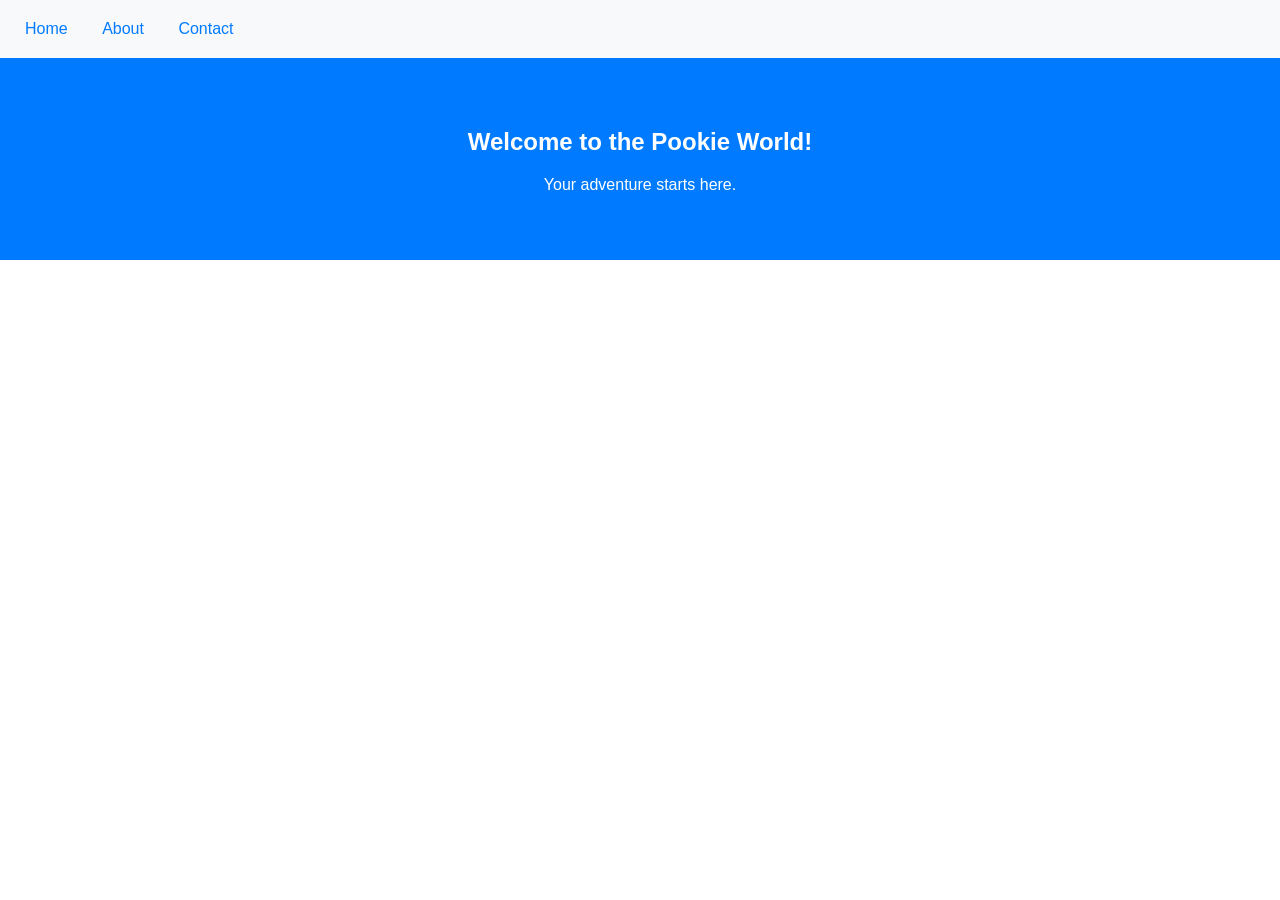
==== index.html @ 0561cef4 "Create index.html with minimal pookie hero section and navigation" ====
<!DOCTYPE html>
<html lang="en">
<head>
    <meta charset="UTF-8">
    <meta name="viewport" content="width=device-width, initial-scale=1.0">
    <title>Pookie Hero</title>
    <style>
        body { font-family: Arial, sans-serif; margin: 0; }
        header { background: #f8f9fa; padding: 10px; }
        nav { margin: 10px 0; }
        nav a { margin: 0 15px; text-decoration: none; color: #007bff; }
        .hero { padding: 50px; text-align: center; background: #007bff; color: white; }
    </style>
</head>
<body>
    <header>
        <nav>
            <a href="#home">Home</a>
            <a href="#about">About</a>
            <a href="#contact">Contact</a>
        </nav>
    </header>
    <section class="hero">
        <h1>Welcome to the Pookie World!</h1>
        <p>Your adventure starts here.</p>
    </section>
</body>
</html>
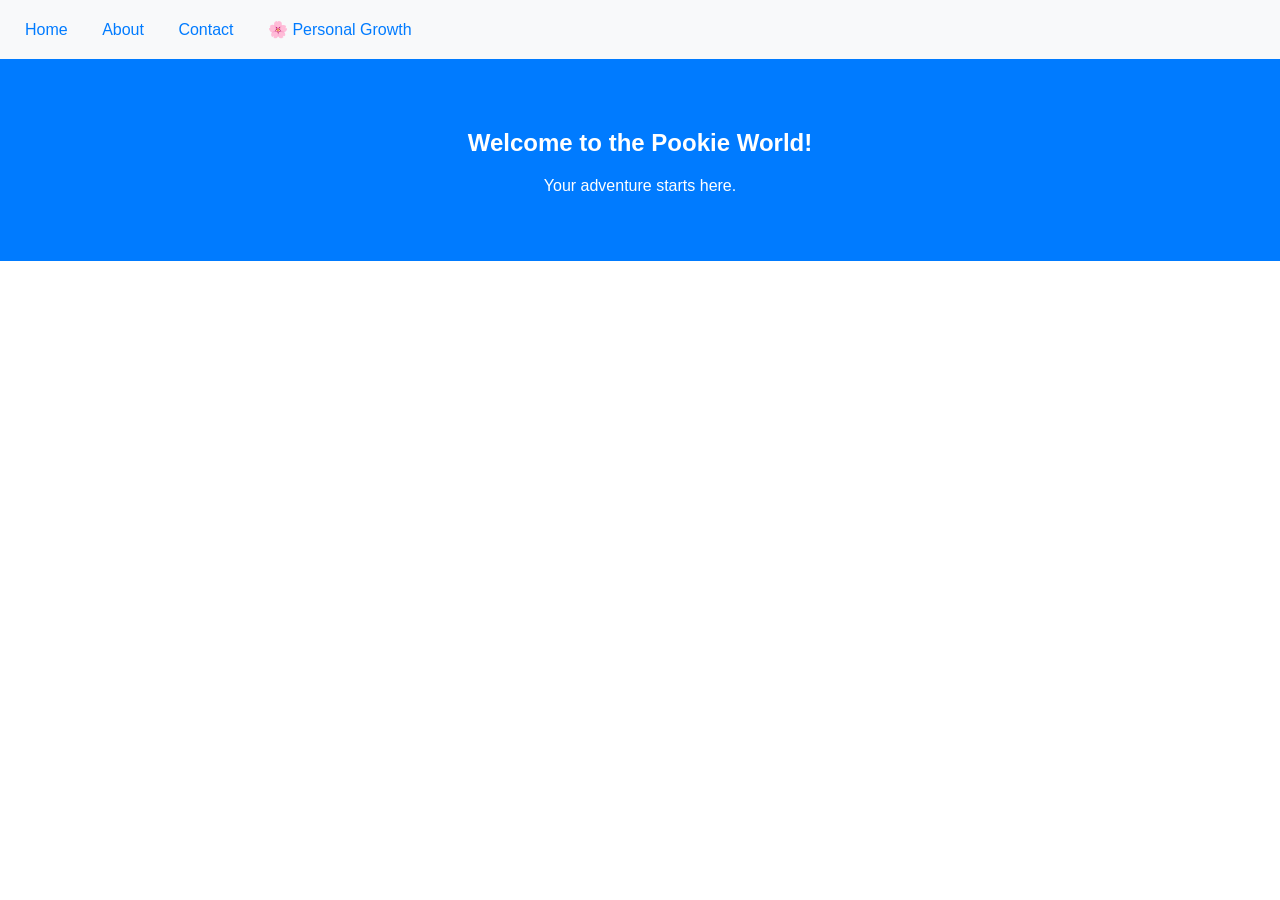
==== commit 65cefbf3: "growth.html added!!" ====
--- a/index.html
+++ b/index.html
@@ -18,6 +18,7 @@
             <a href="#home">Home</a>
             <a href="#about">About</a>
             <a href="#contact">Contact</a>
+            <a href="growth.html">🌸 Personal Growth</a>
         </nav>
     </header>
     <section class="hero">
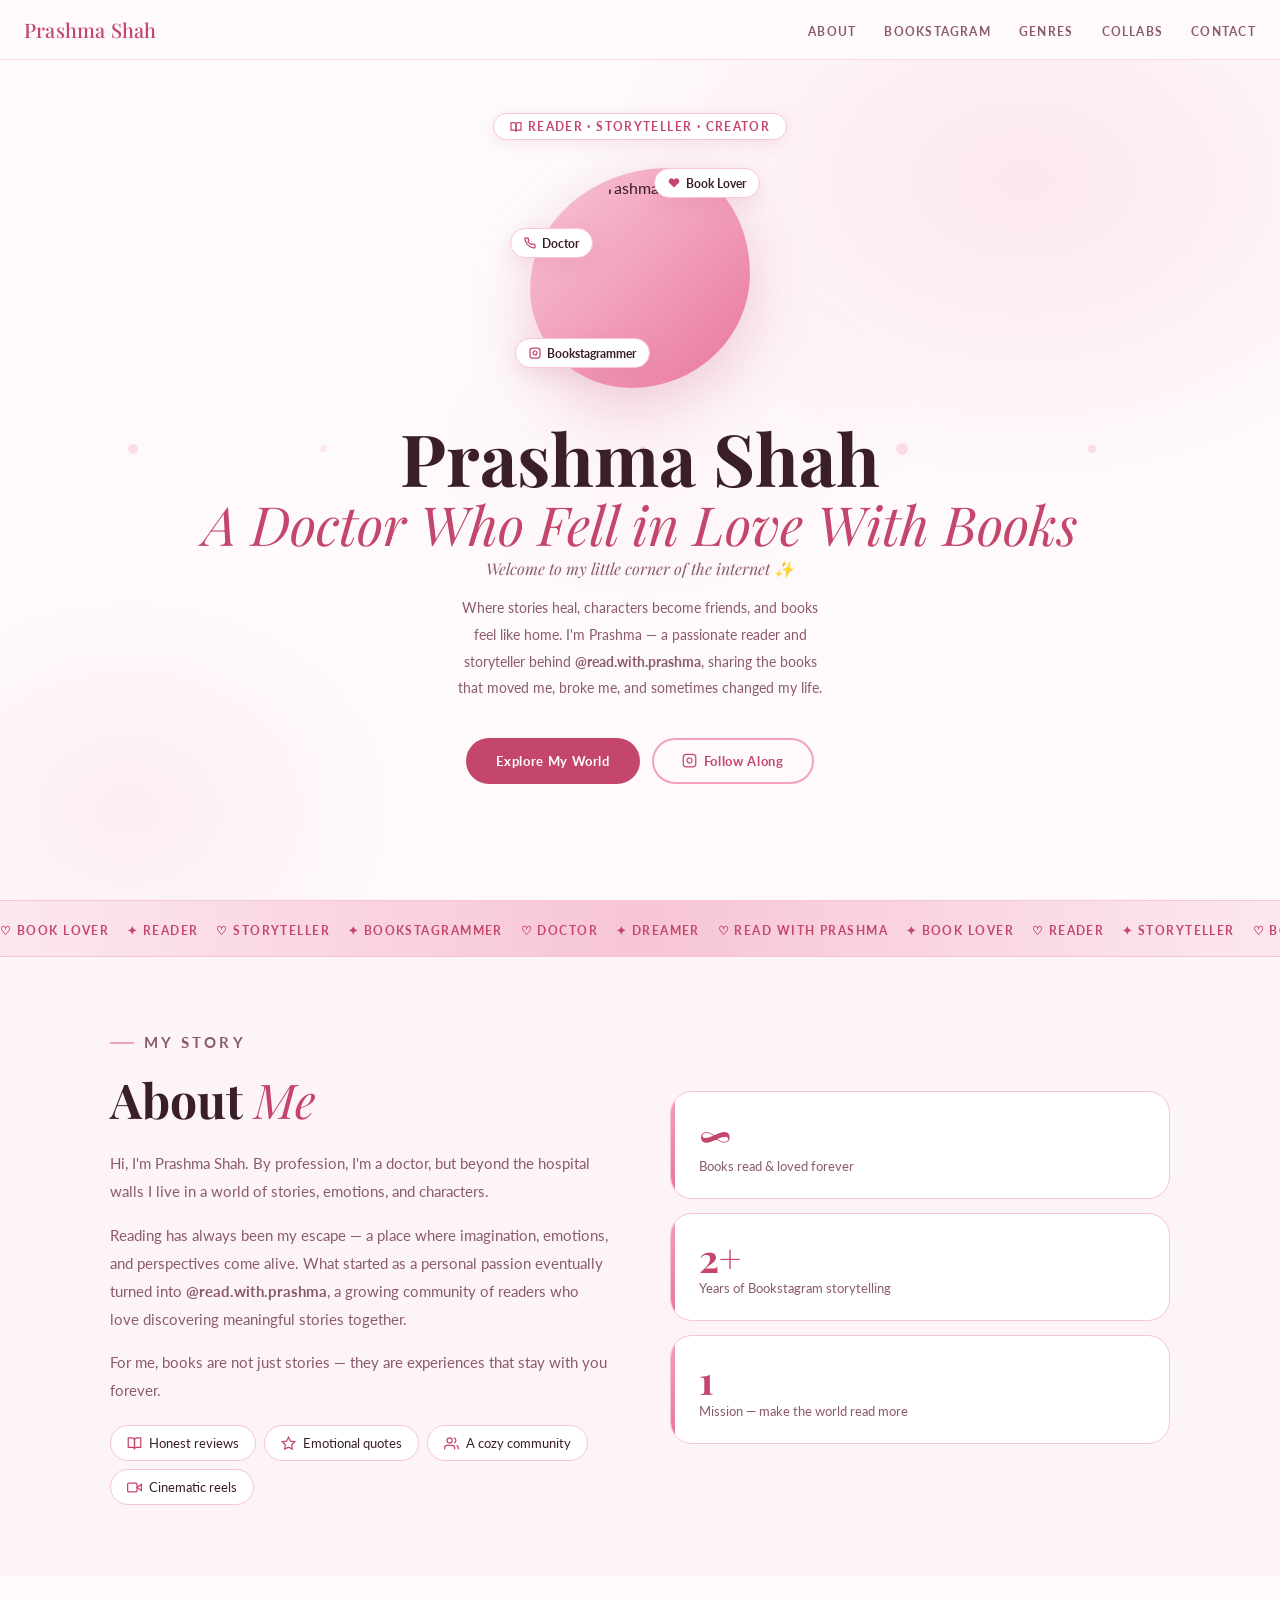
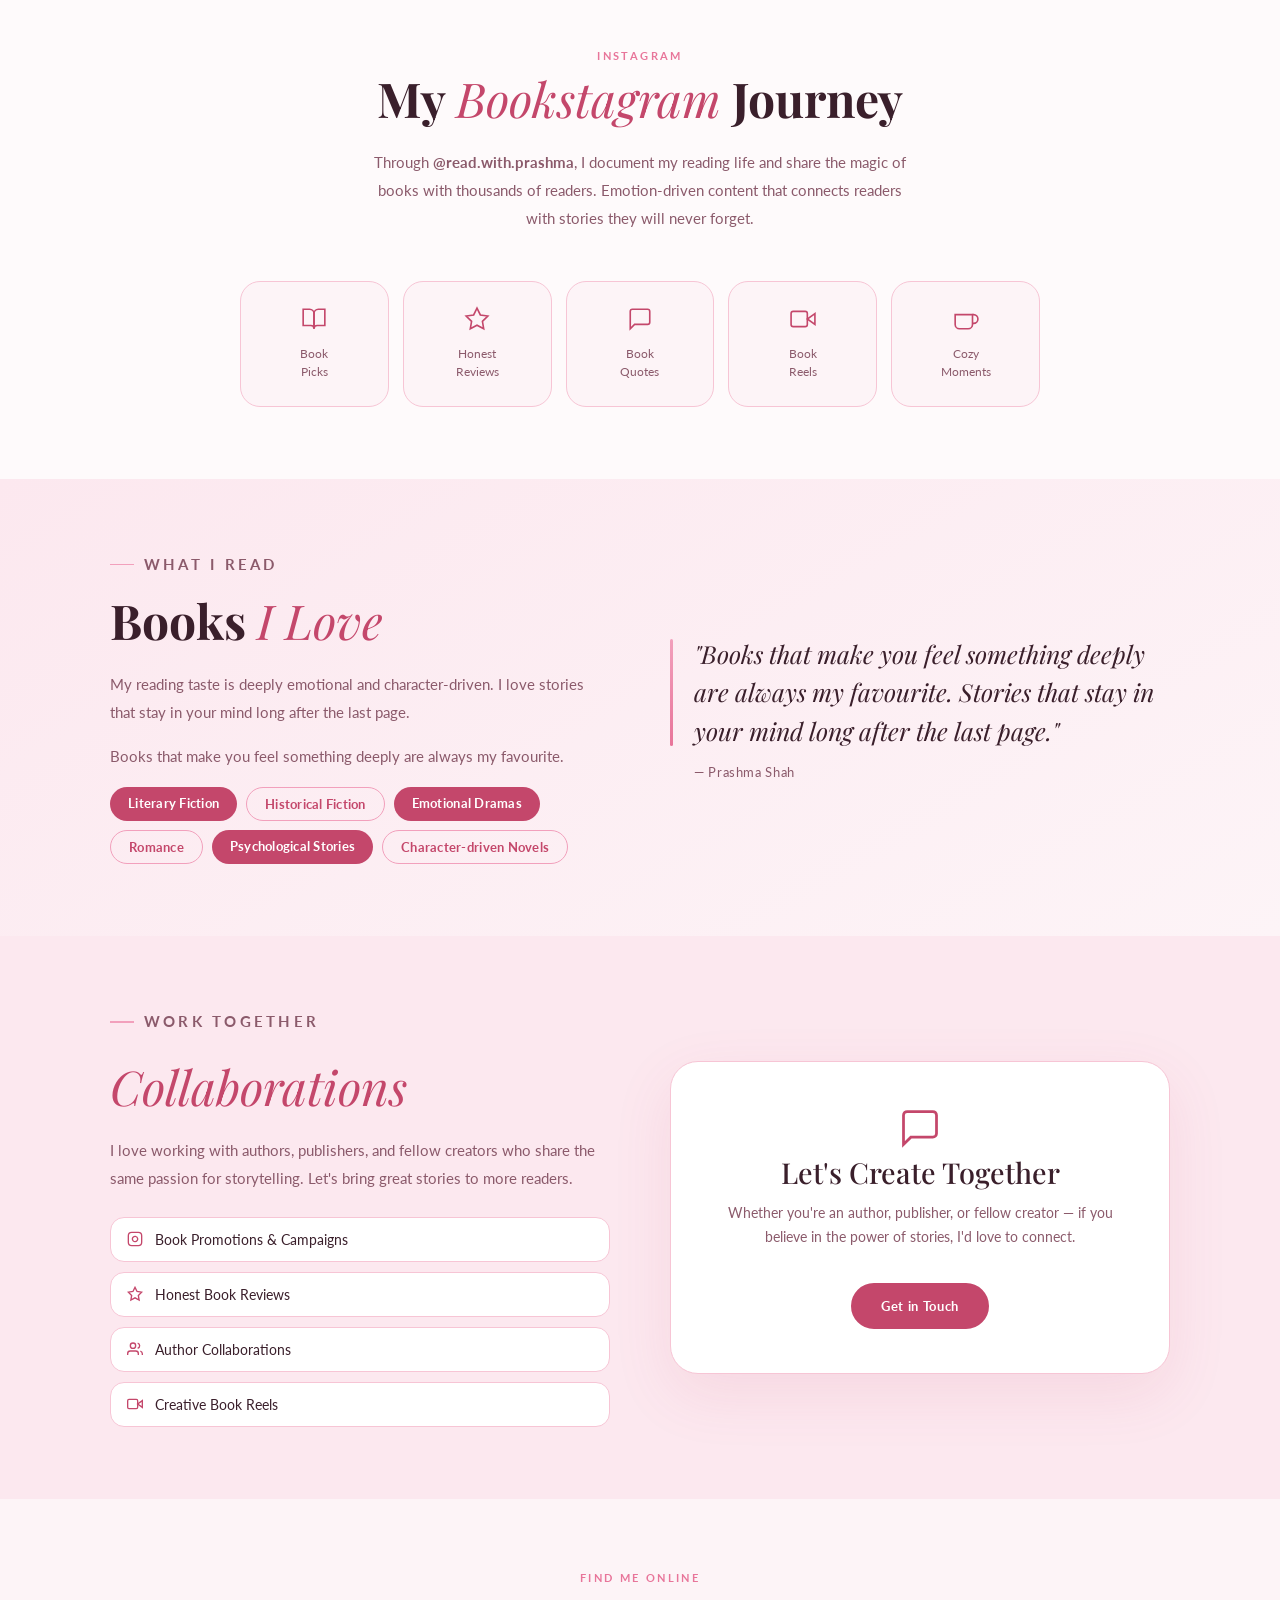
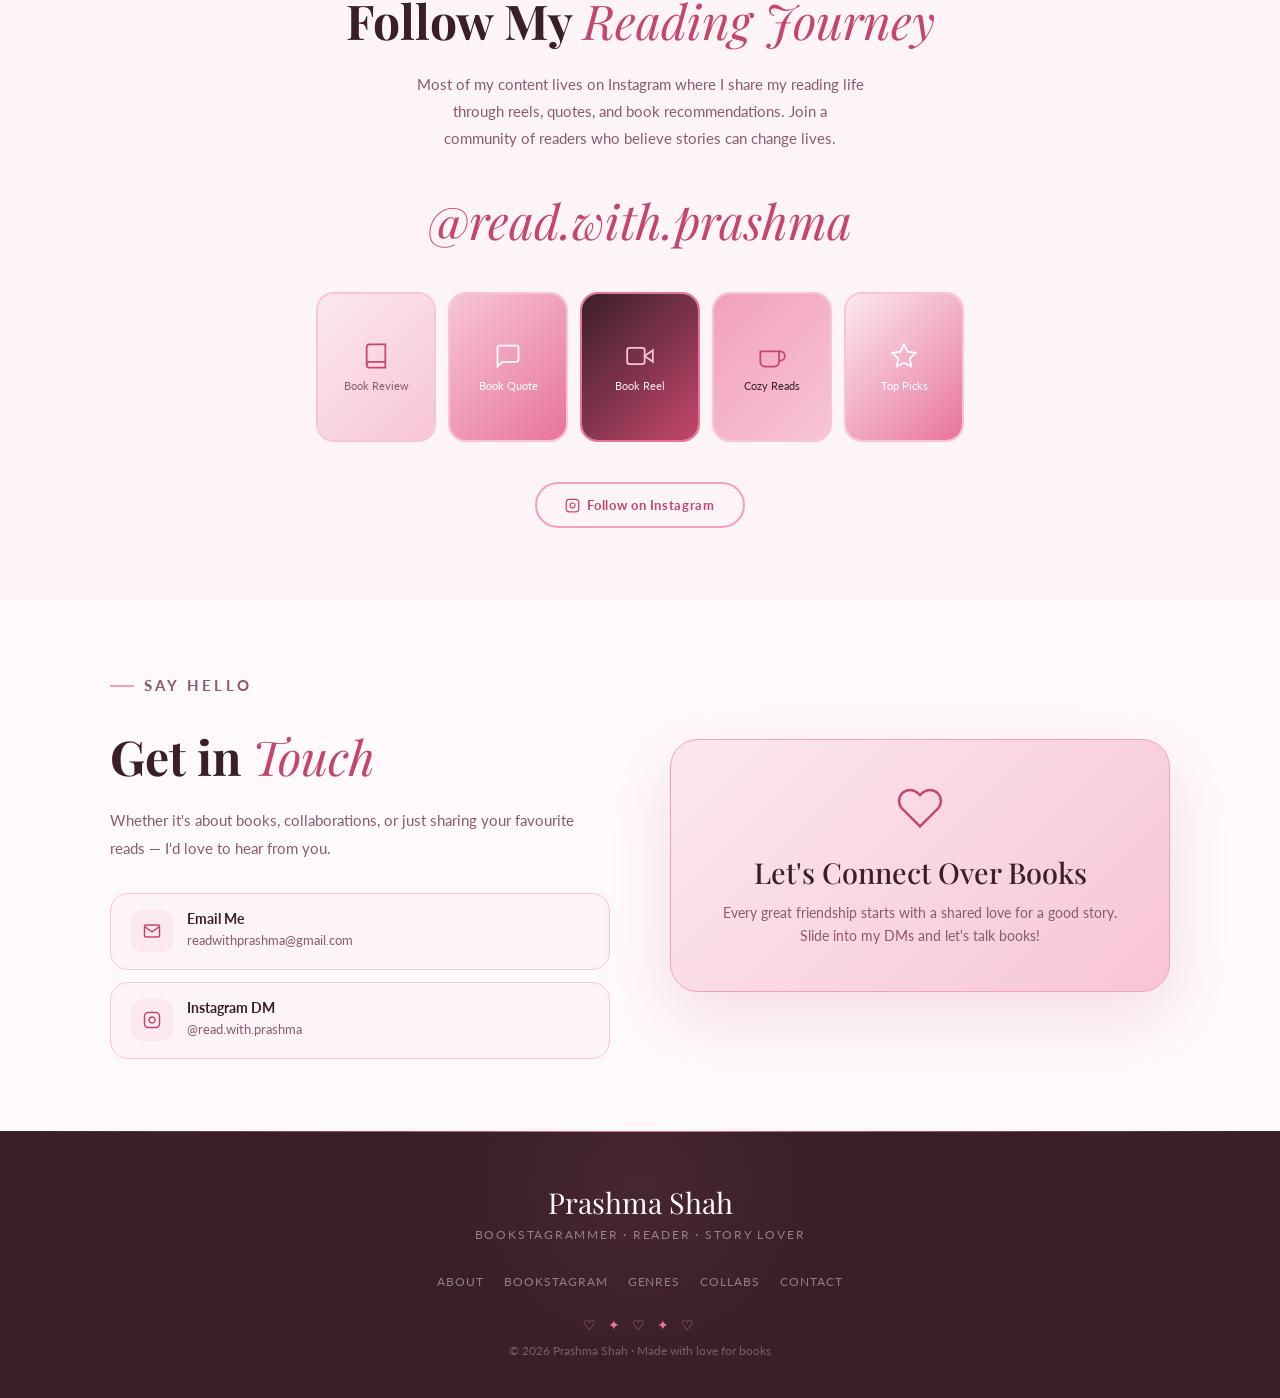
==== commit 151ced5f: "main index added" ====
--- a/index.html
+++ b/index.html
@@ -1,29 +1,1319 @@
 <!DOCTYPE html>
 <html lang="en">
 <head>
-    <meta charset="UTF-8">
-    <meta name="viewport" content="width=device-width, initial-scale=1.0">
-    <title>Pookie Hero</title>
-    <style>
-        body { font-family: Arial, sans-serif; margin: 0; }
-        header { background: #f8f9fa; padding: 10px; }
-        nav { margin: 10px 0; }
-        nav a { margin: 0 15px; text-decoration: none; color: #007bff; }
-        .hero { padding: 50px; text-align: center; background: #007bff; color: white; }
-    </style>
+<meta charset="UTF-8">
+<meta name="viewport" content="width=device-width, initial-scale=1.0">
+<title>Prashma Shah — Reader & Storyteller</title>
+<link href="https://fonts.googleapis.com/css2?family=Playfair+Display:ital,wght@0,400;0,500;0,700;1,400;1,500&family=Lato:wght@300;400;700&display=swap" rel="stylesheet">
+<style>
+  :root {
+    --blush: #fce8ef;
+    --rose: #f7c5d5;
+    --petal: #f2a0bc;
+    --bloom: #e8759a;
+    --deep: #c4476b;
+    --soft: #fdf4f7;
+    --cream: #fefafb;
+    --text: #3a1f2b;
+    --muted: #8b5a6b;
+    --white: #ffffff;
+  }
+
+  * { margin: 0; padding: 0; box-sizing: border-box; }
+  html { scroll-behavior: smooth; }
+
+  body {
+    font-family: 'Lato', sans-serif;
+    background: var(--cream);
+    color: var(--text);
+    overflow-x: hidden;
+  }
+
+  /* ── DECORATIVE ELEMENTS ── */
+  .petal-deco {
+    position: absolute;
+    border-radius: 50%;
+    pointer-events: none;
+    z-index: 0;
+  }
+
+  /* ── NAV ── */
+  nav {
+    position: fixed;
+    top: 0; left: 0; right: 0;
+    z-index: 100;
+    padding: 16px 24px;
+    display: flex;
+    justify-content: space-between;
+    align-items: center;
+    background: rgba(254, 250, 251, 0.92);
+    backdrop-filter: blur(20px);
+    border-bottom: 1px solid rgba(247, 197, 213, 0.5);
+  }
+
+  .nav-logo {
+    font-family: 'Playfair Display', serif;
+    font-size: 1.25rem;
+    font-weight: 500;
+    color: var(--deep);
+    letter-spacing: 0.01em;
+  }
+
+  .nav-links {
+    display: flex;
+    gap: 28px;
+    list-style: none;
+  }
+
+  .nav-links a {
+    font-size: 0.78rem;
+    letter-spacing: 0.1em;
+    text-transform: uppercase;
+    color: var(--muted);
+    text-decoration: none;
+    font-weight: 700;
+    transition: color 0.3s;
+  }
+  .nav-links a:hover { color: var(--deep); }
+
+  /* hamburger */
+  .hamburger {
+    display: none;
+    flex-direction: column;
+    gap: 5px;
+    cursor: pointer;
+    padding: 4px;
+  }
+  .hamburger span {
+    display: block;
+    width: 22px;
+    height: 2px;
+    background: var(--deep);
+    border-radius: 2px;
+    transition: all 0.3s;
+  }
+
+  .mobile-menu {
+    display: none;
+    position: fixed;
+    top: 57px; left: 0; right: 0;
+    background: rgba(254,250,251,0.98);
+    backdrop-filter: blur(20px);
+    z-index: 99;
+    padding: 20px 24px 28px;
+    border-bottom: 1px solid var(--rose);
+    flex-direction: column;
+    gap: 16px;
+    animation: slideDown 0.3s ease;
+  }
+  .mobile-menu.open { display: flex; }
+  .mobile-menu a {
+    font-size: 0.9rem;
+    letter-spacing: 0.08em;
+    text-transform: uppercase;
+    color: var(--muted);
+    text-decoration: none;
+    font-weight: 700;
+    padding: 8px 0;
+    border-bottom: 1px solid var(--blush);
+    transition: color 0.2s;
+  }
+  .mobile-menu a:hover { color: var(--deep); }
+
+  @keyframes slideDown {
+    from { opacity: 0; transform: translateY(-10px); }
+    to { opacity: 1; transform: translateY(0); }
+  }
+
+  /* ── HERO ── */
+  .hero {
+    min-height: 100vh;
+    padding-top: 57px;
+    display: flex;
+    flex-direction: column;
+    align-items: center;
+    justify-content: center;
+    position: relative;
+    overflow: hidden;
+    text-align: center;
+    padding-left: 20px;
+    padding-right: 20px;
+    padding-bottom: 60px;
+  }
+
+  .hero-bg {
+    position: absolute;
+    inset: 0;
+    background:
+      radial-gradient(ellipse 700px 500px at 80% 20%, rgba(242,160,188,0.2) 0%, transparent 65%),
+      radial-gradient(ellipse 500px 400px at 10% 90%, rgba(247,197,213,0.22) 0%, transparent 60%),
+      radial-gradient(ellipse 400px 300px at 50% 50%, rgba(252,232,239,0.3) 0%, transparent 70%),
+      var(--cream);
+    z-index: 0;
+  }
+
+  /* floating petals bg */
+  .hero-petal { position: absolute; z-index: 0; opacity: 0.6; animation: floatPetal linear infinite; pointer-events: none; }
+
+  @keyframes floatPetal {
+    0% { transform: translateY(100vh) rotate(0deg); opacity: 0; }
+    10% { opacity: 0.5; }
+    90% { opacity: 0.4; }
+    100% { transform: translateY(-100px) rotate(360deg); opacity: 0; }
+  }
+
+  .hero-content {
+    position: relative;
+    z-index: 1;
+    display: flex;
+    flex-direction: column;
+    align-items: center;
+    gap: 0;
+  }
+
+  .hero-tag {
+    display: inline-flex;
+    align-items: center;
+    gap: 6px;
+    background: var(--white);
+    border: 1.5px solid var(--rose);
+    border-radius: 100px;
+    padding: 6px 16px;
+    font-size: 0.72rem;
+    letter-spacing: 0.12em;
+    text-transform: uppercase;
+    color: var(--deep);
+    font-weight: 700;
+    margin-bottom: 28px;
+    box-shadow: 0 4px 16px rgba(196,71,107,0.1);
+    animation: fadeUp 0.8s ease both;
+  }
+
+  /* PROFILE IMAGE */
+  .profile-wrap {
+    position: relative;
+    margin-bottom: 32px;
+    animation: fadeUp 0.8s 0.1s ease both;
+  }
+
+  .profile-blob {
+    width: 220px;
+    height: 220px;
+    border-radius: 63% 37% 54% 46% / 55% 48% 52% 45%;
+    background: linear-gradient(135deg, var(--rose), var(--petal), var(--bloom));
+    display: flex;
+    align-items: center;
+    justify-content: center;
+    animation: morphBlob 7s ease-in-out infinite;
+    box-shadow: 0 20px 60px rgba(196,71,107,0.25);
+    margin: 0 auto;
+  }
+
+  @keyframes morphBlob {
+    0%, 100% { border-radius: 63% 37% 54% 46% / 55% 48% 52% 45%; }
+    25% { border-radius: 40% 60% 45% 55% / 52% 42% 58% 48%; }
+    50% { border-radius: 52% 48% 60% 40% / 45% 55% 45% 55%; }
+    75% { border-radius: 48% 52% 37% 63% / 58% 45% 55% 42%; }
+  }
+
+  .profile-img {
+    width: 200px;
+    height: 200px;
+    border-radius: 63% 37% 54% 46% / 55% 48% 52% 45%;
+    overflow: hidden;
+    animation: morphBlob 7s ease-in-out infinite;
+  }
+
+  .profile-img img {
+    width: 100%;
+    height: 100%;
+    object-fit: cover;
+    object-position: center top;
+  }
+
+  /* floating tags around photo */
+  .float-badge {
+    position: absolute;
+    background: var(--white);
+    border: 1.5px solid var(--rose);
+    border-radius: 40px;
+    padding: 7px 13px;
+    font-size: 0.73rem;
+    font-weight: 700;
+    color: var(--text);
+    display: flex;
+    align-items: center;
+    gap: 6px;
+    box-shadow: 0 6px 20px rgba(196,71,107,0.12);
+    white-space: nowrap;
+  }
+  .float-badge svg { color: var(--deep); flex-shrink: 0; }
+  .fb-1 { top: 0; right: -10px; animation: float 3.5s ease-in-out infinite; }
+  .fb-2 { bottom: 20px; left: -15px; animation: float 4s ease-in-out infinite 1s; }
+  .fb-3 { top: 60px; left: -20px; animation: float 3s ease-in-out infinite 0.5s; }
+
+  @keyframes float {
+    0%, 100% { transform: translateY(0); }
+    50% { transform: translateY(-8px); }
+  }
+
+  .hero-name {
+    font-family: 'Playfair Display', serif;
+    font-size: clamp(2.6rem, 8vw, 4.5rem);
+    font-weight: 700;
+    line-height: 1.05;
+    color: var(--text);
+    margin-bottom: 6px;
+    animation: fadeUp 0.8s 0.2s ease both;
+  }
+
+  .hero-name em {
+    font-style: italic;
+    color: var(--deep);
+    display: block;
+    font-weight: 400;
+    font-size: 0.75em;
+  }
+
+  .hero-sub {
+    font-family: 'Playfair Display', serif;
+    font-style: italic;
+    font-size: 1rem;
+    color: var(--muted);
+    margin-bottom: 16px;
+    animation: fadeUp 0.8s 0.3s ease both;
+  }
+
+  .hero-p {
+    font-size: 0.9rem;
+    line-height: 1.85;
+    color: var(--muted);
+    max-width: 380px;
+    margin: 0 auto 36px;
+    animation: fadeUp 0.8s 0.35s ease both;
+  }
+
+  .hero-btns {
+    display: flex;
+    gap: 12px;
+    flex-wrap: wrap;
+    justify-content: center;
+    animation: fadeUp 0.8s 0.4s ease both;
+  }
+
+  .btn-primary {
+    padding: 13px 28px;
+    background: var(--deep);
+    color: var(--white);
+    border-radius: 100px;
+    text-decoration: none;
+    font-size: 0.82rem;
+    font-weight: 700;
+    letter-spacing: 0.05em;
+    transition: all 0.3s;
+    border: 2px solid var(--deep);
+  }
+  .btn-primary:hover {
+    background: var(--text);
+    border-color: var(--text);
+    transform: translateY(-2px);
+    box-shadow: 0 8px 24px rgba(58,31,43,0.25);
+  }
+
+  .btn-secondary {
+    padding: 13px 28px;
+    background: transparent;
+    color: var(--deep);
+    border: 2px solid var(--petal);
+    border-radius: 100px;
+    text-decoration: none;
+    font-size: 0.82rem;
+    font-weight: 700;
+    letter-spacing: 0.05em;
+    transition: all 0.3s;
+    display: flex; align-items: center; gap: 7px;
+  }
+  .btn-secondary:hover {
+    background: var(--blush);
+    border-color: var(--deep);
+    transform: translateY(-2px);
+  }
+
+  /* scrolling hearts divider */
+  .hearts-divider {
+    overflow: hidden;
+    white-space: nowrap;
+    padding: 18px 0;
+    background: linear-gradient(90deg, var(--blush), var(--rose), var(--blush));
+    border-top: 1px solid var(--rose);
+    border-bottom: 1px solid var(--rose);
+  }
+  .hearts-track {
+    display: inline-block;
+    animation: scrollTrack 20s linear infinite;
+    font-size: 0.75rem;
+    letter-spacing: 0.12em;
+    color: var(--deep);
+    font-weight: 700;
+    text-transform: uppercase;
+  }
+  @keyframes scrollTrack {
+    from { transform: translateX(0); }
+    to { transform: translateX(-50%); }
+  }
+
+  /* ── SECTIONS BASE ── */
+  section { position: relative; }
+
+  .section-inner {
+    padding: 72px 20px;
+    max-width: 1100px;
+    margin: 0 auto;
+  }
+
+  .section-label {
+    font-size: 0.68rem;
+    letter-spacing: 0.22em;
+    text-transform: uppercase;
+    color: var(--bloom);
+    font-weight: 700;
+    margin-bottom: 10px;
+    display: flex;
+    align-items: center;
+    gap: 10px;
+  }
+  .section-label::before {
+    content: '';
+    display: block;
+    width: 24px;
+    height: 1.5px;
+    background: var(--petal);
+    flex-shrink: 0;
+  }
+
+  .section-title {
+    font-family: 'Playfair Display', serif;
+    font-size: clamp(2rem, 5vw, 3rem);
+    font-weight: 700;
+    line-height: 1.1;
+    color: var(--text);
+    margin-bottom: 24px;
+  }
+  .section-title em { font-style: italic; color: var(--deep); font-weight: 400; }
+
+  /* ── ABOUT ── */
+  .about { background: var(--soft); }
+
+  .about-grid {
+    display: grid;
+    grid-template-columns: 1fr 1fr;
+    gap: 60px;
+    align-items: center;
+  }
+
+  .about-text p {
+    font-size: 0.92rem;
+    line-height: 1.9;
+    color: var(--muted);
+    margin-bottom: 16px;
+  }
+
+  .about-pills {
+    display: flex;
+    flex-wrap: wrap;
+    gap: 8px;
+    margin-top: 20px;
+  }
+
+  .about-pill {
+    display: flex;
+    align-items: center;
+    gap: 7px;
+    padding: 9px 16px;
+    background: var(--white);
+    border: 1.5px solid var(--rose);
+    border-radius: 100px;
+    font-size: 0.8rem;
+    color: var(--text);
+    font-weight: 400;
+    transition: all 0.25s;
+  }
+  .about-pill:hover {
+    border-color: var(--bloom);
+    transform: translateY(-2px);
+    box-shadow: 0 6px 18px rgba(196,71,107,0.12);
+  }
+  .about-pill svg { color: var(--deep); }
+
+  .about-cards {
+    display: flex;
+    flex-direction: column;
+    gap: 14px;
+  }
+
+  .stat-card {
+    background: var(--white);
+    border: 1.5px solid var(--rose);
+    border-radius: 22px;
+    padding: 24px 28px;
+    position: relative;
+    overflow: hidden;
+    transition: all 0.3s;
+  }
+  .stat-card:hover {
+    transform: translateY(-4px);
+    box-shadow: 0 16px 40px rgba(196,71,107,0.12);
+  }
+  .stat-card::before {
+    content: '';
+    position: absolute;
+    top: 0; left: 0;
+    width: 4px; height: 100%;
+    background: linear-gradient(to bottom, var(--petal), var(--bloom));
+  }
+  .stat-num {
+    font-family: 'Playfair Display', serif;
+    font-size: 2.4rem;
+    font-weight: 700;
+    color: var(--deep);
+    line-height: 1;
+    margin-bottom: 4px;
+  }
+  .stat-label { font-size: 0.8rem; color: var(--muted); }
+
+  /* ── BOOKSTAGRAM ── */
+  .bookstagram { background: var(--cream); }
+  .bookstagram .section-inner { text-align: center; }
+  .bookstagram .section-label { justify-content: center; }
+  .bookstagram .section-label::before { display: none; }
+
+  .bookstagram-p {
+    font-size: 0.92rem;
+    line-height: 1.9;
+    color: var(--muted);
+    max-width: 540px;
+    margin: 0 auto 48px;
+  }
+
+  .content-grid {
+    display: grid;
+    grid-template-columns: repeat(5, 1fr);
+    gap: 14px;
+    max-width: 800px;
+    margin: 0 auto;
+  }
+
+  .content-card {
+    background: var(--soft);
+    border: 1.5px solid var(--rose);
+    border-radius: 20px;
+    padding: 24px 14px;
+    text-align: center;
+    transition: all 0.3s;
+    cursor: default;
+  }
+  .content-card:hover {
+    background: var(--white);
+    border-color: var(--bloom);
+    transform: translateY(-6px);
+    box-shadow: 0 14px 36px rgba(196,71,107,0.13);
+  }
+  .content-card svg { margin-bottom: 10px; color: var(--deep); }
+  .content-card-label { font-size: 0.76rem; color: var(--muted); line-height: 1.5; }
+
+  /* ── GENRES ── */
+  .genres { background: linear-gradient(150deg, var(--blush) 0%, var(--soft) 100%); }
+
+  .genres-grid {
+    display: grid;
+    grid-template-columns: 1fr 1fr;
+    gap: 60px;
+    align-items: center;
+  }
+
+  .genres-text p {
+    font-size: 0.92rem;
+    line-height: 1.9;
+    color: var(--muted);
+    margin-bottom: 16px;
+  }
+
+  .genre-pills {
+    display: flex;
+    flex-wrap: wrap;
+    gap: 9px;
+    margin-top: 10px;
+  }
+
+  .genre-pill {
+    padding: 8px 18px;
+    border-radius: 100px;
+    font-size: 0.8rem;
+    font-weight: 700;
+    transition: all 0.25s;
+    cursor: default;
+    letter-spacing: 0.02em;
+  }
+  .genre-pill.filled { background: var(--deep); color: var(--white); }
+  .genre-pill.outline { background: transparent; border: 1.5px solid var(--petal); color: var(--deep); }
+  .genre-pill:hover { transform: scale(1.05); box-shadow: 0 6px 18px rgba(196,71,107,0.2); }
+
+  .genre-quote {
+    font-family: 'Playfair Display', serif;
+    font-size: 1.55rem;
+    font-style: italic;
+    color: var(--text);
+    line-height: 1.55;
+    padding-left: 24px;
+    position: relative;
+  }
+  .genre-quote::before {
+    content: '';
+    position: absolute;
+    left: 0; top: 4px;
+    width: 3px;
+    height: calc(100% - 8px);
+    background: linear-gradient(to bottom, var(--petal), var(--bloom));
+    border-radius: 3px;
+  }
+  .quote-attr {
+    font-family: 'Lato', sans-serif;
+    font-size: 0.8rem;
+    color: var(--muted);
+    margin-top: 14px;
+    padding-left: 24px;
+    letter-spacing: 0.05em;
+    font-style: normal;
+  }
+
+  /* ── COLLABS ── */
+  .collabs { background: var(--blush); }
+
+  .collabs-grid {
+    display: grid;
+    grid-template-columns: 1fr 1fr;
+    gap: 60px;
+    align-items: center;
+  }
+
+  .collabs-text p {
+    font-size: 0.92rem;
+    line-height: 1.9;
+    color: var(--muted);
+    margin-bottom: 24px;
+  }
+
+  .collab-list {
+    display: flex;
+    flex-direction: column;
+    gap: 10px;
+  }
+
+  .collab-item {
+    display: flex;
+    align-items: center;
+    gap: 12px;
+    padding: 13px 16px;
+    background: var(--white);
+    border-radius: 14px;
+    border: 1.5px solid var(--rose);
+    font-size: 0.86rem;
+    color: var(--text);
+    transition: all 0.25s;
+  }
+  .collab-item:hover { border-color: var(--bloom); transform: translateX(5px); }
+  .collab-item svg { color: var(--deep); flex-shrink: 0; }
+
+  .collabs-cta {
+    background: var(--white);
+    border: 1.5px solid var(--rose);
+    border-radius: 28px;
+    padding: 44px 36px;
+    text-align: center;
+    box-shadow: 0 20px 60px rgba(196,71,107,0.1);
+  }
+  .collabs-cta h3 {
+    font-family: 'Playfair Display', serif;
+    font-size: 1.8rem;
+    color: var(--text);
+    margin-bottom: 10px;
+    font-weight: 500;
+  }
+  .collabs-cta p {
+    color: var(--muted);
+    font-size: 0.88rem;
+    line-height: 1.7;
+    margin-bottom: 26px;
+  }
+
+  /* ── INSTAGRAM ── */
+  .instagram-section { background: var(--soft); }
+  .instagram-section .section-inner { text-align: center; }
+  .instagram-section .section-label { justify-content: center; }
+  .instagram-section .section-label::before { display: none; }
+
+  .insta-handle {
+    font-family: 'Playfair Display', serif;
+    font-size: clamp(1.8rem, 5vw, 3rem);
+    color: var(--deep);
+    font-style: italic;
+    display: block;
+    margin: 16px 0;
+    text-decoration: none;
+    transition: opacity 0.2s;
+  }
+  .insta-handle:hover { opacity: 0.75; }
+
+  .insta-p {
+    color: var(--muted);
+    font-size: 0.92rem;
+    line-height: 1.85;
+    max-width: 450px;
+    margin: 0 auto 36px;
+  }
+
+  .ig-grid {
+    display: flex;
+    gap: 12px;
+    justify-content: center;
+    flex-wrap: wrap;
+    margin: 40px 0;
+  }
+
+  .ig-tile {
+    width: 120px;
+    height: 150px;
+    border-radius: 18px;
+    border: 2px solid var(--rose);
+    overflow: hidden;
+    position: relative;
+    transition: all 0.3s;
+    flex-shrink: 0;
+  }
+  .ig-tile:hover {
+    transform: translateY(-8px) scale(1.04);
+    border-color: var(--bloom);
+    box-shadow: 0 14px 36px rgba(196,71,107,0.18);
+  }
+  .ig-tile-inner {
+    width: 100%;
+    height: 100%;
+    display: flex;
+    flex-direction: column;
+    align-items: center;
+    justify-content: center;
+    gap: 8px;
+    padding: 10px;
+  }
+  .ig-tile span { font-size: 0.68rem; text-align: center; line-height: 1.4; }
+
+  /* ── CONTACT ── */
+  .contact-section { background: var(--cream); }
+
+  .contact-grid {
+    display: grid;
+    grid-template-columns: 1fr 1fr;
+    gap: 60px;
+    align-items: center;
+  }
+
+  .contact-text p {
+    font-size: 0.92rem;
+    line-height: 1.9;
+    color: var(--muted);
+    margin-bottom: 30px;
+  }
+
+  .contact-methods {
+    display: flex;
+    flex-direction: column;
+    gap: 12px;
+  }
+
+  .contact-method {
+    display: flex;
+    align-items: center;
+    gap: 14px;
+    padding: 16px 20px;
+    background: var(--soft);
+    border: 1.5px solid var(--rose);
+    border-radius: 18px;
+    transition: all 0.25s;
+    text-decoration: none;
+    color: var(--text);
+  }
+  .contact-method:hover { border-color: var(--bloom); background: var(--blush); transform: translateX(5px); }
+  .contact-method-icon {
+    width: 42px; height: 42px;
+    background: var(--blush);
+    border-radius: 12px;
+    display: flex;
+    align-items: center;
+    justify-content: center;
+    color: var(--deep);
+    flex-shrink: 0;
+    transition: background 0.25s;
+  }
+  .contact-method:hover .contact-method-icon { background: var(--rose); }
+  .contact-method-info h4 { font-size: 0.88rem; font-weight: 700; margin-bottom: 2px; }
+  .contact-method-info p { font-size: 0.79rem; color: var(--muted); margin: 0; }
+
+  .contact-card {
+    background: linear-gradient(135deg, var(--blush) 0%, var(--rose) 100%);
+    border: 1.5px solid var(--petal);
+    border-radius: 28px;
+    padding: 44px 36px;
+    text-align: center;
+    box-shadow: 0 24px 70px rgba(196,71,107,0.16);
+  }
+  .contact-card svg { color: var(--deep); margin-bottom: 18px; }
+  .contact-card h3 {
+    font-family: 'Playfair Display', serif;
+    font-size: 1.8rem;
+    color: var(--text);
+    margin-bottom: 10px;
+    font-weight: 500;
+  }
+  .contact-card p { color: var(--muted); font-size: 0.86rem; line-height: 1.7; }
+
+  /* ── FOOTER ── */
+  footer {
+    background: var(--text);
+    padding: 52px 20px 40px;
+    text-align: center;
+    position: relative;
+    overflow: hidden;
+  }
+  footer::before {
+    content: '';
+    position: absolute;
+    top: 0; left: 0; right: 0;
+    height: 1px;
+    background: linear-gradient(to right, transparent, var(--bloom), transparent);
+  }
+  .footer-deco {
+    position: absolute;
+    top: -120px; left: 50%;
+    transform: translateX(-50%);
+    width: 350px; height: 350px;
+    border-radius: 50%;
+    background: radial-gradient(circle, rgba(232,117,154,0.08) 0%, transparent 70%);
+    pointer-events: none;
+  }
+  .footer-logo {
+    font-family: 'Playfair Display', serif;
+    font-size: 1.8rem;
+    font-weight: 400;
+    color: var(--cream);
+    margin-bottom: 6px;
+    position: relative;
+    z-index: 1;
+  }
+  .footer-tagline {
+    font-size: 0.74rem;
+    color: rgba(253,244,247,0.45);
+    letter-spacing: 0.15em;
+    text-transform: uppercase;
+    margin-bottom: 28px;
+    position: relative;
+    z-index: 1;
+  }
+  .footer-links {
+    display: flex;
+    gap: 20px;
+    justify-content: center;
+    flex-wrap: wrap;
+    list-style: none;
+    margin-bottom: 28px;
+    position: relative;
+    z-index: 1;
+  }
+  .footer-links a {
+    font-size: 0.75rem;
+    color: rgba(253,244,247,0.45);
+    text-decoration: none;
+    letter-spacing: 0.08em;
+    text-transform: uppercase;
+    transition: color 0.3s;
+  }
+  .footer-links a:hover { color: var(--petal); }
+  .footer-hearts {
+    font-size: 0.85rem;
+    color: var(--bloom);
+    margin-bottom: 10px;
+    letter-spacing: 4px;
+    position: relative;
+    z-index: 1;
+  }
+  .footer-copy {
+    font-size: 0.74rem;
+    color: rgba(253,244,247,0.3);
+    position: relative;
+    z-index: 1;
+  }
+
+  /* ── ANIMATIONS ── */
+  @keyframes fadeUp {
+    from { opacity: 0; transform: translateY(22px); }
+    to { opacity: 1; transform: translateY(0); }
+  }
+
+  .reveal {
+    opacity: 0;
+    transform: translateY(28px);
+    transition: all 0.7s cubic-bezier(0.16, 1, 0.3, 1);
+  }
+  .reveal.visible { opacity: 1; transform: translateY(0); }
+
+  ::-webkit-scrollbar { width: 5px; }
+  ::-webkit-scrollbar-track { background: var(--soft); }
+  ::-webkit-scrollbar-thumb { background: var(--petal); border-radius: 3px; }
+
+  /* ── MOBILE RESPONSIVE ── */
+  @media (max-width: 768px) {
+    .nav-links { display: none; }
+    .hamburger { display: flex; }
+
+    .hero { padding-top: 57px; padding-bottom: 50px; }
+
+    .profile-blob, .profile-img {
+      width: 180px;
+      height: 180px;
+    }
+    .fb-1 { top: -8px; right: -16px; }
+    .fb-2 { bottom: 8px; left: -20px; }
+    .fb-3 { top: 50px; left: -22px; font-size: 0.68rem; padding: 5px 10px; }
+
+    .section-inner { padding: 56px 20px; }
+
+    .about-grid,
+    .genres-grid,
+    .collabs-grid,
+    .contact-grid {
+      grid-template-columns: 1fr;
+      gap: 36px;
+    }
+
+    .about-cards { flex-direction: row; flex-wrap: wrap; }
+    .stat-card { flex: 1 1 calc(50% - 7px); min-width: 130px; }
+
+    .content-grid {
+      grid-template-columns: repeat(3, 1fr);
+    }
+    /* hide last 2 on very small */
+    @media (max-width: 380px) {
+      .content-grid { grid-template-columns: repeat(2, 1fr); }
+      .content-card:last-child { display: none; }
+    }
+
+    .genre-quote { font-size: 1.25rem; }
+
+    .ig-tile { width: 100px; height: 128px; }
+    .ig-tile:nth-child(n+4) { display: none; }
+
+    .collabs-cta { padding: 32px 24px; }
+    .contact-card { padding: 32px 24px; }
+
+    footer { padding: 44px 20px 36px; }
+    .footer-links { gap: 14px; }
+  }
+
+  @media (max-width: 480px) {
+    .hero-btns { flex-direction: column; align-items: center; }
+    .hero-btns a { width: 100%; max-width: 280px; justify-content: center; }
+    .about-cards { flex-direction: column; }
+    .stat-card { flex: none; }
+  }
+</style>
 </head>
 <body>
-    <header>
-        <nav>
-            <a href="#home">Home</a>
-            <a href="#about">About</a>
-            <a href="#contact">Contact</a>
-            <a href="growth.html">🌸 Personal Growth</a>
-        </nav>
-    </header>
-    <section class="hero">
-        <h1>Welcome to the Pookie World!</h1>
-        <p>Your adventure starts here.</p>
-    </section>
+
+<!-- NAV -->
+<nav>
+  <span class="nav-logo">Prashma Shah</span>
+  <ul class="nav-links">
+    <li><a href="#about">About</a></li>
+    <li><a href="#bookstagram">Bookstagram</a></li>
+    <li><a href="#genres">Genres</a></li>
+    <li><a href="#collabs">Collabs</a></li>
+    <li><a href="#contact">Contact</a></li>
+  </ul>
+  <div class="hamburger" onclick="toggleMenu()" aria-label="Menu">
+    <span></span><span></span><span></span>
+  </div>
+</nav>
+
+<div class="mobile-menu" id="mobileMenu">
+  <a href="#about" onclick="closeMenu()">About</a>
+  <a href="#bookstagram" onclick="closeMenu()">Bookstagram</a>
+  <a href="#genres" onclick="closeMenu()">Genres</a>
+  <a href="#collabs" onclick="closeMenu()">Collabs</a>
+  <a href="#contact" onclick="closeMenu()">Contact</a>
+</div>
+
+<!-- HERO -->
+<section class="hero">
+  <div class="hero-bg"></div>
+
+  <!-- floating petals -->
+  <div class="hero-petal" style="left:10%;width:10px;height:10px;background:rgba(242,160,188,0.5);border-radius:50%;animation-duration:12s;animation-delay:0s;"></div>
+  <div class="hero-petal" style="left:25%;width:7px;height:7px;background:rgba(247,197,213,0.6);border-radius:50%;animation-duration:9s;animation-delay:2s;"></div>
+  <div class="hero-petal" style="left:70%;width:12px;height:12px;background:rgba(232,117,154,0.35);border-radius:50%;animation-duration:14s;animation-delay:1s;"></div>
+  <div class="hero-petal" style="left:85%;width:8px;height:8px;background:rgba(242,160,188,0.5);border-radius:50%;animation-duration:10s;animation-delay:3s;"></div>
+  <div class="hero-petal" style="left:50%;width:6px;height:6px;background:rgba(196,71,107,0.25);border-radius:50%;animation-duration:11s;animation-delay:4s;"></div>
+
+  <div class="hero-content">
+    <span class="hero-tag">
+      <svg width="12" height="12" viewBox="0 0 24 24" fill="none" stroke="currentColor" stroke-width="2.5"><path d="M2 3h6a4 4 0 0 1 4 4v14a3 3 0 0 0-3-3H2z"/><path d="M22 3h-6a4 4 0 0 0-4 4v14a3 3 0 0 1 3-3h7z"/></svg>
+      Reader · Storyteller · Creator
+    </span>
+
+    <div class="profile-wrap">
+      <div class="profile-blob">
+        <div class="profile-img">
+          <img src="https://harsh-patel-softwaredev.vercel.app/prashma/prashma.png" alt="Prashma Shah" />
+        </div>
+      </div>
+      <div class="float-badge fb-1">
+        <svg width="12" height="12" viewBox="0 0 24 24" fill="currentColor"><path d="M20.84 4.61a5.5 5.5 0 0 0-7.78 0L12 5.67l-1.06-1.06a5.5 5.5 0 0 0-7.78 7.78l1.06 1.06L12 21.23l7.78-7.78 1.06-1.06a5.5 5.5 0 0 0 0-7.78z"/></svg>
+        Book Lover
+      </div>
+      <div class="float-badge fb-2">
+        <svg width="12" height="12" viewBox="0 0 24 24" fill="none" stroke="currentColor" stroke-width="2.5"><rect x="2" y="2" width="20" height="20" rx="5"/><path d="M16 11.37A4 4 0 1 1 12.63 8 4 4 0 0 1 16 11.37z"/><line x1="17.5" y1="6.5" x2="17.51" y2="6.5"/></svg>
+        Bookstagrammer
+      </div>
+      <div class="float-badge fb-3">
+        <svg width="12" height="12" viewBox="0 0 24 24" fill="none" stroke="currentColor" stroke-width="2.5"><path d="M22 16.92v3a2 2 0 0 1-2.18 2 19.79 19.79 0 0 1-8.63-3.07A19.5 19.5 0 0 1 4.82 12a19.79 19.79 0 0 1-3.07-8.67A2 2 0 0 1 3.73 2h3a2 2 0 0 1 2 1.72c.127.96.361 1.903.7 2.81a2 2 0 0 1-.45 2.11L8.09 9a16 16 0 0 0 6.07 6.07l.94-.94a2 2 0 0 1 2.11-.45c.907.339 1.85.573 2.81.7A2 2 0 0 1 22 16.92z"/></svg>
+        Doctor
+      </div>
+    </div>
+
+    <h1 class="hero-name">
+      Prashma Shah
+      <em>A Doctor Who Fell in Love With Books</em>
+    </h1>
+    <p class="hero-sub">Welcome to my little corner of the internet ✨</p>
+    <p class="hero-p">
+      Where stories heal, characters become friends, and books feel like home. I'm Prashma — a passionate reader and storyteller behind <strong>@read.with.prashma</strong>, sharing the books that moved me, broke me, and sometimes changed my life.
+    </p>
+    <div class="hero-btns">
+      <a href="#bookstagram" class="btn-primary">Explore My World</a>
+      <a href="https://www.instagram.com/read.with.prashma" target="_blank" class="btn-secondary">
+        <svg width="15" height="15" viewBox="0 0 24 24" fill="none" stroke="currentColor" stroke-width="2"><rect x="2" y="2" width="20" height="20" rx="5"/><path d="M16 11.37A4 4 0 1 1 12.63 8 4 4 0 0 1 16 11.37z"/><line x1="17.5" y1="6.5" x2="17.51" y2="6.5"/></svg>
+        Follow Along
+      </a>
+    </div>
+  </div>
+</section>
+
+<!-- SCROLLING DIVIDER -->
+<div class="hearts-divider">
+  <span class="hearts-track">
+    ♡ book lover &nbsp;&nbsp; ✦ reader &nbsp;&nbsp; ♡ storyteller &nbsp;&nbsp; ✦ bookstagrammer &nbsp;&nbsp; ♡ doctor &nbsp;&nbsp; ✦ dreamer &nbsp;&nbsp; ♡ read with prashma &nbsp;&nbsp; ✦ book lover &nbsp;&nbsp; ♡ reader &nbsp;&nbsp; ✦ storyteller &nbsp;&nbsp; ♡ bookstagrammer &nbsp;&nbsp; ✦ doctor &nbsp;&nbsp; ♡ dreamer &nbsp;&nbsp; ✦ read with prashma &nbsp;&nbsp;
+    ♡ book lover &nbsp;&nbsp; ✦ reader &nbsp;&nbsp; ♡ storyteller &nbsp;&nbsp; ✦ bookstagrammer &nbsp;&nbsp; ♡ doctor &nbsp;&nbsp; ✦ dreamer &nbsp;&nbsp; ♡ read with prashma &nbsp;&nbsp; ✦ book lover &nbsp;&nbsp; ♡ reader &nbsp;&nbsp; ✦ storyteller &nbsp;&nbsp; ♡ bookstagrammer &nbsp;&nbsp; ✦ doctor &nbsp;&nbsp; ♡ dreamer &nbsp;&nbsp; ✦ read with prashma &nbsp;&nbsp;
+  </span>
+</div>
+
+<!-- ABOUT -->
+<section class="about" id="about">
+  <div class="section-inner">
+    <div class="about-grid">
+      <div class="about-text reveal">
+        <p class="section-label">My Story</p>
+        <h2 class="section-title">About <em>Me</em></h2>
+        <p>Hi, I'm Prashma Shah. By profession, I'm a doctor, but beyond the hospital walls I live in a world of stories, emotions, and characters.</p>
+        <p>Reading has always been my escape — a place where imagination, emotions, and perspectives come alive. What started as a personal passion eventually turned into <strong>@read.with.prashma</strong>, a growing community of readers who love discovering meaningful stories together.</p>
+        <p>For me, books are not just stories — they are experiences that stay with you forever.</p>
+
+        <div class="about-pills">
+          <div class="about-pill">
+            <svg width="15" height="15" viewBox="0 0 24 24" fill="none" stroke="currentColor" stroke-width="2"><path d="M2 3h6a4 4 0 0 1 4 4v14a3 3 0 0 0-3-3H2z"/><path d="M22 3h-6a4 4 0 0 0-4 4v14a3 3 0 0 1 3-3h7z"/></svg>
+            Honest reviews
+          </div>
+          <div class="about-pill">
+            <svg width="15" height="15" viewBox="0 0 24 24" fill="none" stroke="currentColor" stroke-width="2"><polygon points="12 2 15.09 8.26 22 9.27 17 14.14 18.18 21.02 12 17.77 5.82 21.02 7 14.14 2 9.27 8.91 8.26 12 2"/></svg>
+            Emotional quotes
+          </div>
+          <div class="about-pill">
+            <svg width="15" height="15" viewBox="0 0 24 24" fill="none" stroke="currentColor" stroke-width="2"><path d="M17 21v-2a4 4 0 0 0-4-4H5a4 4 0 0 0-4 4v2"/><circle cx="9" cy="7" r="4"/><path d="M23 21v-2a4 4 0 0 0-3-3.87"/><path d="M16 3.13a4 4 0 0 1 0 7.75"/></svg>
+            A cozy community
+          </div>
+          <div class="about-pill">
+            <svg width="15" height="15" viewBox="0 0 24 24" fill="none" stroke="currentColor" stroke-width="2"><polygon points="23 7 16 12 23 17 23 7"/><rect x="1" y="5" width="15" height="14" rx="2"/></svg>
+            Cinematic reels
+          </div>
+        </div>
+      </div>
+
+      <div class="about-cards reveal">
+        <div class="stat-card">
+          <div class="stat-num">∞</div>
+          <div class="stat-label">Books read & loved forever</div>
+        </div>
+        <div class="stat-card">
+          <div class="stat-num">2+</div>
+          <div class="stat-label">Years of Bookstagram storytelling</div>
+        </div>
+        <div class="stat-card">
+          <div class="stat-num">1</div>
+          <div class="stat-label">Mission — make the world read more</div>
+        </div>
+      </div>
+    </div>
+  </div>
+</section>
+
+<!-- BOOKSTAGRAM -->
+<section class="bookstagram" id="bookstagram">
+  <div class="section-inner">
+    <div class="reveal">
+      <p class="section-label">Instagram</p>
+      <h2 class="section-title">My <em>Bookstagram</em> Journey</h2>
+      <p class="bookstagram-p">Through <strong>@read.with.prashma</strong>, I document my reading life and share the magic of books with thousands of readers. Emotion-driven content that connects readers with stories they will never forget.</p>
+    </div>
+
+    <div class="content-grid reveal">
+      <div class="content-card">
+        <svg width="26" height="26" viewBox="0 0 24 24" fill="none" stroke="currentColor" stroke-width="1.5"><path d="M2 3h6a4 4 0 0 1 4 4v14a3 3 0 0 0-3-3H2z"/><path d="M22 3h-6a4 4 0 0 0-4 4v14a3 3 0 0 1 3-3h7z"/></svg>
+        <div class="content-card-label">Book<br>Picks</div>
+      </div>
+      <div class="content-card">
+        <svg width="26" height="26" viewBox="0 0 24 24" fill="none" stroke="currentColor" stroke-width="1.5"><polygon points="12 2 15.09 8.26 22 9.27 17 14.14 18.18 21.02 12 17.77 5.82 21.02 7 14.14 2 9.27 8.91 8.26 12 2"/></svg>
+        <div class="content-card-label">Honest<br>Reviews</div>
+      </div>
+      <div class="content-card">
+        <svg width="26" height="26" viewBox="0 0 24 24" fill="none" stroke="currentColor" stroke-width="1.5"><path d="M21 15a2 2 0 0 1-2 2H7l-4 4V5a2 2 0 0 1 2-2h14a2 2 0 0 1 2 2z"/></svg>
+        <div class="content-card-label">Book<br>Quotes</div>
+      </div>
+      <div class="content-card">
+        <svg width="26" height="26" viewBox="0 0 24 24" fill="none" stroke="currentColor" stroke-width="1.5"><polygon points="23 7 16 12 23 17 23 7"/><rect x="1" y="5" width="15" height="14" rx="2"/></svg>
+        <div class="content-card-label">Book<br>Reels</div>
+      </div>
+      <div class="content-card">
+        <svg width="26" height="26" viewBox="0 0 24 24" fill="none" stroke="currentColor" stroke-width="1.5"><path d="M18 8h1a4 4 0 0 1 0 8h-1"/><path d="M2 8h16v9a4 4 0 0 1-4 4H6a4 4 0 0 1-4-4V8z"/></svg>
+        <div class="content-card-label">Cozy<br>Moments</div>
+      </div>
+    </div>
+  </div>
+</section>
+
+<!-- GENRES -->
+<section class="genres" id="genres">
+  <div class="section-inner">
+    <div class="genres-grid">
+      <div class="genres-text reveal">
+        <p class="section-label">What I Read</p>
+        <h2 class="section-title">Books <em>I Love</em></h2>
+        <p>My reading taste is deeply emotional and character-driven. I love stories that stay in your mind long after the last page.</p>
+        <p>Books that make you feel something deeply are always my favourite.</p>
+        <div class="genre-pills">
+          <span class="genre-pill filled">Literary Fiction</span>
+          <span class="genre-pill outline">Historical Fiction</span>
+          <span class="genre-pill filled">Emotional Dramas</span>
+          <span class="genre-pill outline">Romance</span>
+          <span class="genre-pill filled">Psychological Stories</span>
+          <span class="genre-pill outline">Character-driven Novels</span>
+        </div>
+      </div>
+
+      <div class="reveal">
+        <blockquote class="genre-quote">
+          "Books that make you feel something deeply are always my favourite. Stories that stay in your mind long after the last page."
+        </blockquote>
+        <p class="quote-attr">— Prashma Shah</p>
+      </div>
+    </div>
+  </div>
+</section>
+
+<!-- COLLABS -->
+<section class="collabs" id="collabs">
+  <div class="section-inner">
+    <div class="collabs-grid">
+      <div class="collabs-text reveal">
+        <p class="section-label">Work Together</p>
+        <h2 class="section-title"><em>Collaborations</em></h2>
+        <p>I love working with authors, publishers, and fellow creators who share the same passion for storytelling. Let's bring great stories to more readers.</p>
+        <div class="collab-list">
+          <div class="collab-item">
+            <svg width="16" height="16" viewBox="0 0 24 24" fill="none" stroke="currentColor" stroke-width="2"><rect x="2" y="2" width="20" height="20" rx="5"/><path d="M16 11.37A4 4 0 1 1 12.63 8 4 4 0 0 1 16 11.37z"/><line x1="17.5" y1="6.5" x2="17.51" y2="6.5"/></svg>
+            Book Promotions & Campaigns
+          </div>
+          <div class="collab-item">
+            <svg width="16" height="16" viewBox="0 0 24 24" fill="none" stroke="currentColor" stroke-width="2"><polygon points="12 2 15.09 8.26 22 9.27 17 14.14 18.18 21.02 12 17.77 5.82 21.02 7 14.14 2 9.27 8.91 8.26 12 2"/></svg>
+            Honest Book Reviews
+          </div>
+          <div class="collab-item">
+            <svg width="16" height="16" viewBox="0 0 24 24" fill="none" stroke="currentColor" stroke-width="2"><path d="M17 21v-2a4 4 0 0 0-4-4H5a4 4 0 0 0-4 4v2"/><circle cx="9" cy="7" r="4"/><path d="M23 21v-2a4 4 0 0 0-3-3.87"/><path d="M16 3.13a4 4 0 0 1 0 7.75"/></svg>
+            Author Collaborations
+          </div>
+          <div class="collab-item">
+            <svg width="16" height="16" viewBox="0 0 24 24" fill="none" stroke="currentColor" stroke-width="2"><polygon points="23 7 16 12 23 17 23 7"/><rect x="1" y="5" width="15" height="14" rx="2"/></svg>
+            Creative Book Reels
+          </div>
+        </div>
+      </div>
+
+      <div class="collabs-cta reveal">
+        <svg width="44" height="44" viewBox="0 0 24 24" fill="none" stroke="#c4476b" stroke-width="1.5"><path d="M21 15a2 2 0 0 1-2 2H7l-4 4V5a2 2 0 0 1 2-2h14a2 2 0 0 1 2 2z"/></svg>
+        <h3>Let's Create Together</h3>
+        <p>Whether you're an author, publisher, or fellow creator — if you believe in the power of stories, I'd love to connect.</p>
+        <a href="#contact" class="btn-primary" style="display: inline-block; margin-top: 8px;">Get in Touch</a>
+      </div>
+    </div>
+  </div>
+</section>
+
+<!-- INSTAGRAM -->
+<section class="instagram-section">
+  <div class="section-inner">
+    <div class="reveal">
+      <p class="section-label">Find Me Online</p>
+      <h2 class="section-title">Follow My <em>Reading Journey</em></h2>
+      <p class="insta-p">Most of my content lives on Instagram where I share my reading life through reels, quotes, and book recommendations. Join a community of readers who believe stories can change lives.</p>
+      <a href="https://www.instagram.com/read.with.prashma" target="_blank" class="insta-handle">@read.with.prashma</a>
+
+      <div class="ig-grid">
+        <div class="ig-tile">
+          <div class="ig-tile-inner" style="background: linear-gradient(135deg, #fce8ef, #f7c5d5);">
+            <svg width="28" height="28" viewBox="0 0 24 24" fill="none" stroke="#c4476b" stroke-width="1.5"><path d="M4 19.5A2.5 2.5 0 0 1 6.5 17H20"/><path d="M6.5 2H20v20H6.5A2.5 2.5 0 0 1 4 19.5v-15A2.5 2.5 0 0 1 6.5 2z"/></svg>
+            <span style="color:#8b5a6b;">Book Review</span>
+          </div>
+        </div>
+        <div class="ig-tile">
+          <div class="ig-tile-inner" style="background: linear-gradient(135deg, #f7c5d5, #e8759a);">
+            <svg width="28" height="28" viewBox="0 0 24 24" fill="none" stroke="#fff" stroke-width="1.5"><path d="M21 15a2 2 0 0 1-2 2H7l-4 4V5a2 2 0 0 1 2-2h14a2 2 0 0 1 2 2z"/></svg>
+            <span style="color:#fff;">Book Quote</span>
+          </div>
+        </div>
+        <div class="ig-tile" style="border-color: var(--bloom);">
+          <div class="ig-tile-inner" style="background: linear-gradient(135deg, #3a1f2b, #c4476b);">
+            <svg width="28" height="28" viewBox="0 0 24 24" fill="none" stroke="#f7c5d5" stroke-width="1.5"><polygon points="23 7 16 12 23 17 23 7"/><rect x="1" y="5" width="15" height="14" rx="2"/></svg>
+            <span style="color:#fce8ef;">Book Reel</span>
+          </div>
+        </div>
+        <div class="ig-tile">
+          <div class="ig-tile-inner" style="background: linear-gradient(135deg, #f2a0bc, #f7c5d5);">
+            <svg width="28" height="28" viewBox="0 0 24 24" fill="none" stroke="#c4476b" stroke-width="1.5"><path d="M18 8h1a4 4 0 0 1 0 8h-1"/><path d="M2 8h16v9a4 4 0 0 1-4 4H6a4 4 0 0 1-4-4V8z"/></svg>
+            <span style="color:#3a1f2b;">Cozy Reads</span>
+          </div>
+        </div>
+        <div class="ig-tile">
+          <div class="ig-tile-inner" style="background: linear-gradient(135deg, #fce8ef, #e8759a);">
+            <svg width="28" height="28" viewBox="0 0 24 24" fill="none" stroke="#fff" stroke-width="1.5"><polygon points="12 2 15.09 8.26 22 9.27 17 14.14 18.18 21.02 12 17.77 5.82 21.02 7 14.14 2 9.27 8.91 8.26 12 2"/></svg>
+            <span style="color:#fff;">Top Picks</span>
+          </div>
+        </div>
+      </div>
+
+      <a href="https://www.instagram.com/read.with.prashma" target="_blank" class="btn-secondary" style="display: inline-flex; margin: 0 auto;">
+        <svg width="15" height="15" viewBox="0 0 24 24" fill="none" stroke="currentColor" stroke-width="2"><rect x="2" y="2" width="20" height="20" rx="5"/><path d="M16 11.37A4 4 0 1 1 12.63 8 4 4 0 0 1 16 11.37z"/><line x1="17.5" y1="6.5" x2="17.51" y2="6.5"/></svg>
+        Follow on Instagram
+      </a>
+    </div>
+  </div>
+</section>
+
+<!-- CONTACT -->
+<section class="contact-section" id="contact">
+  <div class="section-inner">
+    <div class="contact-grid">
+      <div class="contact-text reveal">
+        <p class="section-label">Say Hello</p>
+        <h2 class="section-title">Get in <em>Touch</em></h2>
+        <p>Whether it's about books, collaborations, or just sharing your favourite reads — I'd love to hear from you.</p>
+        <div class="contact-methods">
+          <a href="mailto:readwithprashma@gmail.com" class="contact-method">
+            <div class="contact-method-icon">
+              <svg width="18" height="18" viewBox="0 0 24 24" fill="none" stroke="currentColor" stroke-width="2"><path d="M4 4h16c1.1 0 2 .9 2 2v12c0 1.1-.9 2-2 2H4c-1.1 0-2-.9-2-2V6c0-1.1.9-2 2-2z"/><polyline points="22,6 12,13 2,6"/></svg>
+            </div>
+            <div class="contact-method-info">
+              <h4>Email Me</h4>
+              <p>readwithprashma@gmail.com</p>
+            </div>
+          </a>
+          <a href="https://www.instagram.com/read.with.prashma" target="_blank" class="contact-method">
+            <div class="contact-method-icon">
+              <svg width="18" height="18" viewBox="0 0 24 24" fill="none" stroke="currentColor" stroke-width="2"><rect x="2" y="2" width="20" height="20" rx="5"/><path d="M16 11.37A4 4 0 1 1 12.63 8 4 4 0 0 1 16 11.37z"/><line x1="17.5" y1="6.5" x2="17.51" y2="6.5"/></svg>
+            </div>
+            <div class="contact-method-info">
+              <h4>Instagram DM</h4>
+              <p>@read.with.prashma</p>
+            </div>
+          </a>
+        </div>
+      </div>
+
+      <div class="reveal">
+        <div class="contact-card">
+          <svg width="48" height="48" viewBox="0 0 24 24" fill="none" stroke="currentColor" stroke-width="1.2"><path d="M20.84 4.61a5.5 5.5 0 0 0-7.78 0L12 5.67l-1.06-1.06a5.5 5.5 0 0 0-7.78 7.78l1.06 1.06L12 21.23l7.78-7.78 1.06-1.06a5.5 5.5 0 0 0 0-7.78z"/></svg>
+          <h3>Let's Connect Over Books</h3>
+          <p>Every great friendship starts with a shared love for a good story. Slide into my DMs and let's talk books!</p>
+        </div>
+      </div>
+    </div>
+  </div>
+</section>
+
+<!-- FOOTER -->
+<footer>
+  <div class="footer-deco"></div>
+  <div class="footer-logo">Prashma Shah</div>
+  <div class="footer-tagline">Bookstagrammer · Reader · Story Lover</div>
+  <ul class="footer-links">
+    <li><a href="#about">About</a></li>
+    <li><a href="#bookstagram">Bookstagram</a></li>
+    <li><a href="#genres">Genres</a></li>
+    <li><a href="#collabs">Collabs</a></li>
+    <li><a href="#contact">Contact</a></li>
+  </ul>
+  <div class="footer-hearts">♡ ✦ ♡ ✦ ♡</div>
+  <p class="footer-copy">© 2026 Prashma Shah · Made with love for books</p>
+</footer>
+
+<script>
+  // Hamburger menu
+  function toggleMenu() {
+    const menu = document.getElementById('mobileMenu');
+    menu.classList.toggle('open');
+  }
+  function closeMenu() {
+    document.getElementById('mobileMenu').classList.remove('open');
+  }
+
+  // Close menu on outside click
+  document.addEventListener('click', (e) => {
+    const menu = document.getElementById('mobileMenu');
+    const hamburger = document.querySelector('.hamburger');
+    if (menu.classList.contains('open') && !menu.contains(e.target) && !hamburger.contains(e.target)) {
+      menu.classList.remove('open');
+    }
+  });
+
+  // Scroll reveal
+  const revealEls = document.querySelectorAll('.reveal');
+  const observer = new IntersectionObserver((entries) => {
+    entries.forEach(entry => {
+      if (entry.isIntersecting) {
+        entry.target.classList.add('visible');
+        observer.unobserve(entry.target);
+      }
+    });
+  }, { threshold: 0.1 });
+  revealEls.forEach(el => observer.observe(el));
+
+  // Nav link highlight
+  const sections = document.querySelectorAll('section[id]');
+  const navLinks = document.querySelectorAll('.nav-links a');
+  window.addEventListener('scroll', () => {
+    let current = '';
+    sections.forEach(s => {
+      if (window.scrollY >= s.offsetTop - 130) current = s.id;
+    });
+    navLinks.forEach(a => {
+      a.style.color = a.getAttribute('href') === '#' + current ? '#c4476b' : '';
+    });
+  });
+</script>
 </body>
 </html>
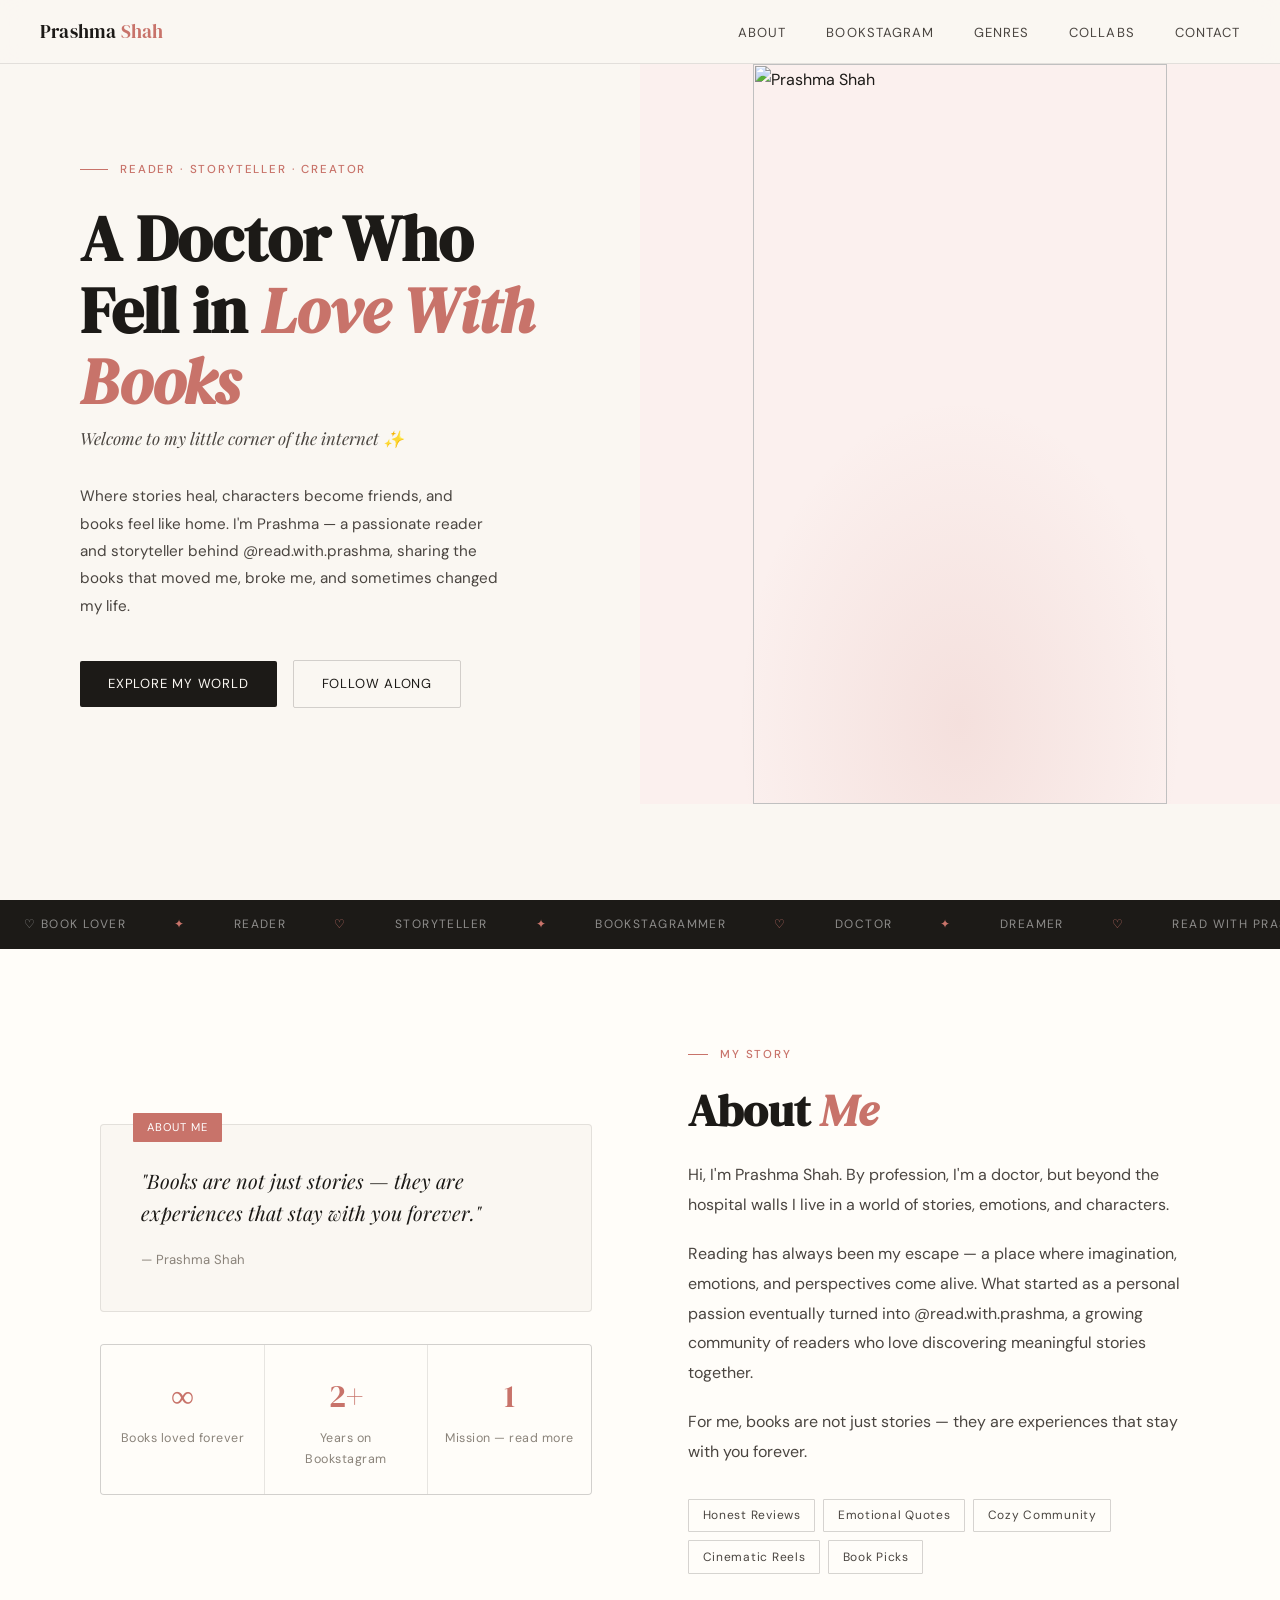
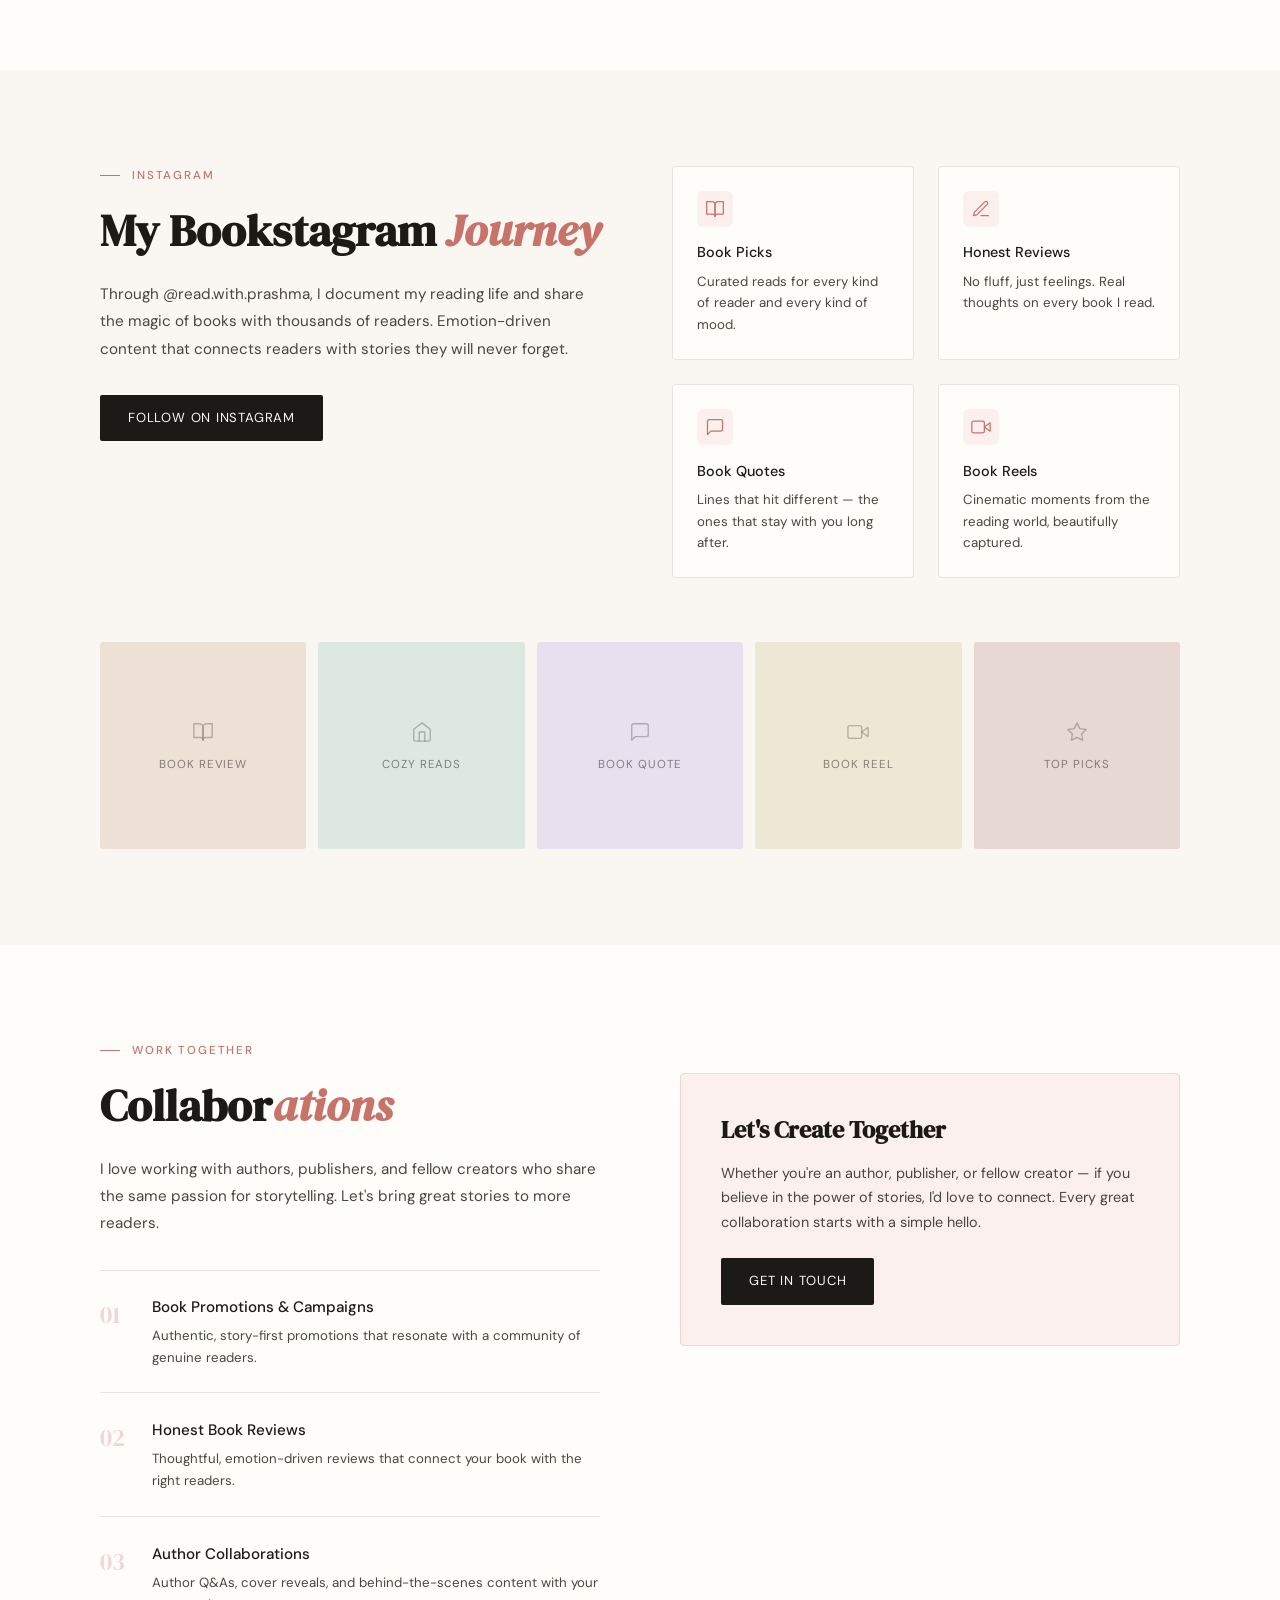
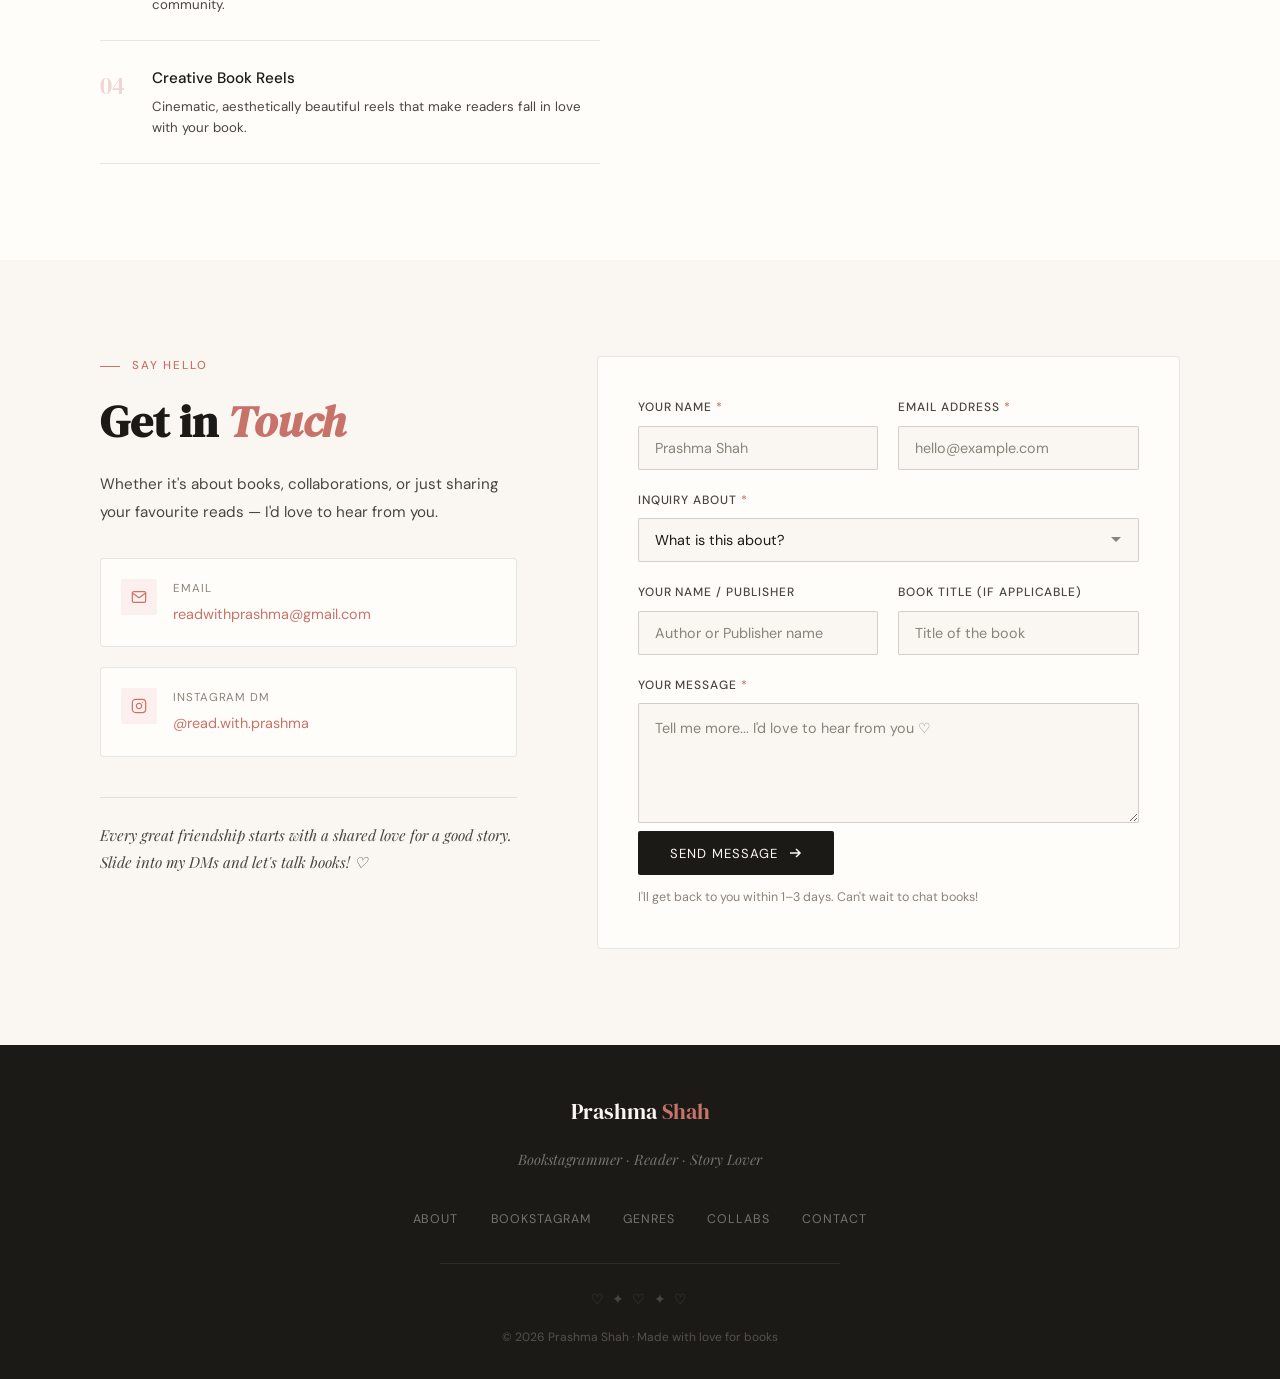
==== commit 30618185: "contact form work started contact form work started" ====
--- a/index.html
+++ b/index.html
@@ -1,928 +1,480 @@
-<!DOCTYPE html>
-<html lang="en">
-<head>
+<html lang="en"><head>
 <meta charset="UTF-8">
 <meta name="viewport" content="width=device-width, initial-scale=1.0">
-<title>Prashma Shah — Reader & Storyteller</title>
-<link href="https://fonts.googleapis.com/css2?family=Playfair+Display:ital,wght@0,400;0,500;0,700;1,400;1,500&family=Lato:wght@300;400;700&display=swap" rel="stylesheet">
+<title>Prashma Shah — Read With Prashma</title>
+<link rel="preconnect" href="https://fonts.googleapis.com">
+<link rel="preconnect" href="https://fonts.gstatic.com" crossorigin="">
+<link href="https://fonts.googleapis.com/css2?family=Playfair+Display:ital,wght@0,400;0,500;0,600;1,400;1,500&amp;family=DM+Sans:ital,opsz,wght@0,9..40,300;0,9..40,400;0,9..40,500;1,9..40,300;1,9..40,400&amp;family=DM+Serif+Display:ital@0;1&amp;display=swap" rel="stylesheet">
 <style>
+  *, *::before, *::after { box-sizing: border-box; margin: 0; padding: 0; }
+
   :root {
-    --blush: #fce8ef;
-    --rose: #f7c5d5;
-    --petal: #f2a0bc;
-    --bloom: #e8759a;
-    --deep: #c4476b;
-    --soft: #fdf4f7;
-    --cream: #fefafb;
-    --text: #3a1f2b;
-    --muted: #8b5a6b;
-    --white: #ffffff;
-  }
-
-  * { margin: 0; padding: 0; box-sizing: border-box; }
+    --cream: #FAF7F2;
+    --warm-white: #FFFDF9;
+    --ink: #1C1A17;
+    --ink-muted: #4A4540;
+    --ink-light: #8A837A;
+    --rose: #C8736A;
+    --rose-light: #F0D5D2;
+    --rose-pale: #FBF0EE;
+    --sage: #7A9B8A;
+    --sage-light: #E8F0EB;
+    --gold: #C9A96E;
+    --gold-light: #F5EDD8;
+    --border: rgba(28, 26, 23, 0.10);
+    --border-strong: rgba(28, 26, 23, 0.18);
+  }
+
   html { scroll-behavior: smooth; }
 
   body {
-    font-family: 'Lato', sans-serif;
+    font-family: 'DM Sans', sans-serif;
     background: var(--cream);
-    color: var(--text);
+    color: var(--ink);
+    font-size: 16px;
+    line-height: 1.7;
     overflow-x: hidden;
-  }
-
-  /* ── DECORATIVE ELEMENTS ── */
-  .petal-deco {
-    position: absolute;
-    border-radius: 50%;
-    pointer-events: none;
-    z-index: 0;
   }
 
   /* ── NAV ── */
   nav {
-    position: fixed;
-    top: 0; left: 0; right: 0;
-    z-index: 100;
-    padding: 16px 24px;
-    display: flex;
-    justify-content: space-between;
-    align-items: center;
-    background: rgba(254, 250, 251, 0.92);
-    backdrop-filter: blur(20px);
-    border-bottom: 1px solid rgba(247, 197, 213, 0.5);
-  }
-
+    position: fixed; top: 0; left: 0; right: 0; z-index: 100;
+    background: rgba(250, 247, 242, 0.90);
+    backdrop-filter: blur(12px);
+    -webkit-backdrop-filter: blur(12px);
+    border-bottom: 0.5px solid var(--border);
+    padding: 0 2.5rem;
+    height: 64px;
+    display: flex; align-items: center; justify-content: space-between;
+  }
   .nav-logo {
-    font-family: 'Playfair Display', serif;
-    font-size: 1.25rem;
-    font-weight: 500;
-    color: var(--deep);
+    font-family: 'DM Serif Display', serif;
+    font-size: 1.2rem;
+    color: var(--ink);
+    text-decoration: none;
     letter-spacing: 0.01em;
   }
-
-  .nav-links {
-    display: flex;
-    gap: 28px;
-    list-style: none;
-  }
-
+  .nav-logo span { color: var(--rose); }
+  .nav-links { display: flex; gap: 2.5rem; list-style: none; }
   .nav-links a {
-    font-size: 0.78rem;
-    letter-spacing: 0.1em;
-    text-transform: uppercase;
-    color: var(--muted);
-    text-decoration: none;
-    font-weight: 700;
-    transition: color 0.3s;
-  }
-  .nav-links a:hover { color: var(--deep); }
-
-  /* hamburger */
-  .hamburger {
-    display: none;
-    flex-direction: column;
-    gap: 5px;
-    cursor: pointer;
-    padding: 4px;
-  }
-  .hamburger span {
-    display: block;
-    width: 22px;
-    height: 2px;
-    background: var(--deep);
-    border-radius: 2px;
-    transition: all 0.3s;
-  }
-
-  .mobile-menu {
-    display: none;
-    position: fixed;
-    top: 57px; left: 0; right: 0;
-    background: rgba(254,250,251,0.98);
-    backdrop-filter: blur(20px);
-    z-index: 99;
-    padding: 20px 24px 28px;
-    border-bottom: 1px solid var(--rose);
-    flex-direction: column;
-    gap: 16px;
-    animation: slideDown 0.3s ease;
-  }
-  .mobile-menu.open { display: flex; }
-  .mobile-menu a {
-    font-size: 0.9rem;
-    letter-spacing: 0.08em;
-    text-transform: uppercase;
-    color: var(--muted);
-    text-decoration: none;
-    font-weight: 700;
-    padding: 8px 0;
-    border-bottom: 1px solid var(--blush);
-    transition: color 0.2s;
-  }
-  .mobile-menu a:hover { color: var(--deep); }
-
-  @keyframes slideDown {
-    from { opacity: 0; transform: translateY(-10px); }
-    to { opacity: 1; transform: translateY(0); }
-  }
+    text-decoration: none; color: var(--ink-muted);
+    font-size: 0.82rem; letter-spacing: 0.08em; text-transform: uppercase;
+    font-weight: 400; transition: color 0.2s;
+  }
+  .nav-links a:hover { color: var(--rose); }
+  .nav-toggle { display: none; background: none; border: none; cursor: pointer; flex-direction: column; gap: 5px; }
+  .nav-toggle span { display: block; width: 22px; height: 1px; background: var(--ink); transition: all 0.3s; }
 
   /* ── HERO ── */
-  .hero {
+  #hero {
     min-height: 100vh;
-    padding-top: 57px;
-    display: flex;
-    flex-direction: column;
-    align-items: center;
-    justify-content: center;
+    padding-top: 64px;
+    display: grid;
+    grid-template-columns: 1fr 1fr;
     position: relative;
     overflow: hidden;
-    text-align: center;
-    padding-left: 20px;
-    padding-right: 20px;
-    padding-bottom: 60px;
-  }
-
-  .hero-bg {
-    position: absolute;
-    inset: 0;
-    background:
-      radial-gradient(ellipse 700px 500px at 80% 20%, rgba(242,160,188,0.2) 0%, transparent 65%),
-      radial-gradient(ellipse 500px 400px at 10% 90%, rgba(247,197,213,0.22) 0%, transparent 60%),
-      radial-gradient(ellipse 400px 300px at 50% 50%, rgba(252,232,239,0.3) 0%, transparent 70%),
-      var(--cream);
-    z-index: 0;
-  }
-
-  /* floating petals bg */
-  .hero-petal { position: absolute; z-index: 0; opacity: 0.6; animation: floatPetal linear infinite; pointer-events: none; }
-
-  @keyframes floatPetal {
-    0% { transform: translateY(100vh) rotate(0deg); opacity: 0; }
-    10% { opacity: 0.5; }
-    90% { opacity: 0.4; }
-    100% { transform: translateY(-100px) rotate(360deg); opacity: 0; }
-  }
-
-  .hero-content {
+  }
+  .hero-left {
+    display: flex; flex-direction: column; justify-content: center;
+    padding: 5rem 4rem 5rem 5rem;
+  }
+  .hero-eyebrow {
+    font-size: 0.72rem; letter-spacing: 0.16em; text-transform: uppercase;
+    color: var(--rose); font-weight: 500; margin-bottom: 1.5rem;
+    display: flex; align-items: center; gap: 0.75rem;
+  }
+  .hero-eyebrow::before {
+    content: ''; display: inline-block;
+    width: 28px; height: 1px; background: var(--rose);
+  }
+  .hero-title {
+    font-family: 'DM Serif Display', serif;
+    font-size: clamp(2.8rem, 5vw, 4.2rem);
+    line-height: 1.12;
+    color: var(--ink);
+    margin-bottom: 0.5rem;
+  }
+  .hero-title em { font-style: italic; color: var(--rose); }
+  .hero-subtitle {
+    font-family: 'Playfair Display', serif;
+    font-size: 1.05rem; font-style: italic;
+    color: var(--ink-muted); margin-bottom: 2rem;
+    line-height: 1.5;
+  }
+  .hero-desc {
+    font-size: 0.95rem; color: var(--ink-muted);
+    max-width: 420px; line-height: 1.8;
+    margin-bottom: 2.5rem;
+  }
+  .hero-actions { display: flex; gap: 1rem; flex-wrap: wrap; align-items: center; }
+  .btn-primary {
+    display: inline-flex; align-items: center; gap: 0.5rem;
+    background: var(--ink); color: var(--cream);
+    padding: 0.75rem 1.75rem;
+    text-decoration: none; font-size: 0.82rem;
+    letter-spacing: 0.06em; text-transform: uppercase;
+    border-radius: 2px; transition: background 0.2s;
+    border: none; cursor: pointer;
+  }
+  .btn-primary:hover { background: var(--rose); }
+  .btn-outline {
+    display: inline-flex; align-items: center; gap: 0.5rem;
+    border: 1px solid var(--border-strong); color: var(--ink);
+    padding: 0.75rem 1.75rem; text-decoration: none;
+    font-size: 0.82rem; letter-spacing: 0.06em; text-transform: uppercase;
+    border-radius: 2px; transition: all 0.2s; background: transparent;
+    cursor: pointer;
+  }
+  .btn-outline:hover { border-color: var(--rose); color: var(--rose); }
+  .hero-right {
     position: relative;
-    z-index: 1;
-    display: flex;
-    flex-direction: column;
-    align-items: center;
-    gap: 0;
-  }
-
-  .hero-tag {
-    display: inline-flex;
-    align-items: center;
-    gap: 6px;
-    background: var(--white);
-    border: 1.5px solid var(--rose);
-    border-radius: 100px;
-    padding: 6px 16px;
-    font-size: 0.72rem;
-    letter-spacing: 0.12em;
-    text-transform: uppercase;
-    color: var(--deep);
-    font-weight: 700;
-    margin-bottom: 28px;
-    box-shadow: 0 4px 16px rgba(196,71,107,0.1);
-    animation: fadeUp 0.8s ease both;
-  }
-
-  /* PROFILE IMAGE */
+    background: var(--rose-pale);
+    display: flex; align-items: flex-end; justify-content: center;
+    overflow: hidden;
+  }
+
+  /* ── PORTRAIT IMAGE ── */
   .profile-wrap {
     position: relative;
-    margin-bottom: 32px;
-    animation: fadeUp 0.8s 0.1s ease both;
-  }
-
-  .profile-blob {
-    width: 220px;
-    height: 220px;
-    border-radius: 63% 37% 54% 46% / 55% 48% 52% 45%;
-    background: linear-gradient(135deg, var(--rose), var(--petal), var(--bloom));
-    display: flex;
-    align-items: center;
-    justify-content: center;
-    animation: morphBlob 7s ease-in-out infinite;
-    box-shadow: 0 20px 60px rgba(196,71,107,0.25);
-    margin: 0 auto;
-  }
-
-  @keyframes morphBlob {
-    0%, 100% { border-radius: 63% 37% 54% 46% / 55% 48% 52% 45%; }
-    25% { border-radius: 40% 60% 45% 55% / 52% 42% 58% 48%; }
-    50% { border-radius: 52% 48% 60% 40% / 45% 55% 45% 55%; }
-    75% { border-radius: 48% 52% 37% 63% / 58% 45% 55% 42%; }
+    width: 100%; height: 100%;
+    display: flex; align-items: flex-end; justify-content: center;
+    z-index: 2;
   }
 
   .profile-img {
-    width: 200px;
-    height: 200px;
-    border-radius: 63% 37% 54% 46% / 55% 48% 52% 45%;
-    overflow: hidden;
-    animation: morphBlob 7s ease-in-out infinite;
-  }
-
+    width: 414px;
+    max-width: 90%;
+    display: block;
+    animation: imgFloat 5s ease-in-out infinite;
+    transform-origin: bottom center;
+    position: relative; z-index: 1;
+  }
   .profile-img img {
-    width: 100%;
-    height: 100%;
-    object-fit: cover;
-    object-position: center top;
-  }
-
-  /* floating tags around photo */
-  .float-badge {
-    position: absolute;
-    background: var(--white);
-    border: 1.5px solid var(--rose);
-    border-radius: 40px;
-    padding: 7px 13px;
-    font-size: 0.73rem;
-    font-weight: 700;
-    color: var(--text);
-    display: flex;
-    align-items: center;
-    gap: 6px;
-    box-shadow: 0 6px 20px rgba(196,71,107,0.12);
-    white-space: nowrap;
-  }
-  .float-badge svg { color: var(--deep); flex-shrink: 0; }
-  .fb-1 { top: 0; right: -10px; animation: float 3.5s ease-in-out infinite; }
-  .fb-2 { bottom: 20px; left: -15px; animation: float 4s ease-in-out infinite 1s; }
-  .fb-3 { top: 60px; left: -20px; animation: float 3s ease-in-out infinite 0.5s; }
-
-  @keyframes float {
-    0%, 100% { transform: translateY(0); }
-    50% { transform: translateY(-8px); }
-  }
-
-  .hero-name {
-    font-family: 'Playfair Display', serif;
-    font-size: clamp(2.6rem, 8vw, 4.5rem);
-    font-weight: 700;
-    line-height: 1.05;
-    color: var(--text);
-    margin-bottom: 6px;
-    animation: fadeUp 0.8s 0.2s ease both;
-  }
-
-  .hero-name em {
-    font-style: italic;
-    color: var(--deep);
+    width: 100%; height: auto;
     display: block;
-    font-weight: 400;
-    font-size: 0.75em;
-  }
-
-  .hero-sub {
-    font-family: 'Playfair Display', serif;
-    font-style: italic;
-    font-size: 1rem;
-    color: var(--muted);
-    margin-bottom: 16px;
-    animation: fadeUp 0.8s 0.3s ease both;
-  }
-
-  .hero-p {
-    font-size: 0.9rem;
-    line-height: 1.85;
-    color: var(--muted);
-    max-width: 380px;
-    margin: 0 auto 36px;
-    animation: fadeUp 0.8s 0.35s ease both;
-  }
-
-  .hero-btns {
-    display: flex;
-    gap: 12px;
-    flex-wrap: wrap;
-    justify-content: center;
-    animation: fadeUp 0.8s 0.4s ease both;
-  }
-
-  .btn-primary {
-    padding: 13px 28px;
-    background: var(--deep);
-    color: var(--white);
-    border-radius: 100px;
-    text-decoration: none;
-    font-size: 0.82rem;
-    font-weight: 700;
-    letter-spacing: 0.05em;
-    transition: all 0.3s;
-    border: 2px solid var(--deep);
-  }
-  .btn-primary:hover {
-    background: var(--text);
-    border-color: var(--text);
-    transform: translateY(-2px);
-    box-shadow: 0 8px 24px rgba(58,31,43,0.25);
-  }
-
-  .btn-secondary {
-    padding: 13px 28px;
-    background: transparent;
-    color: var(--deep);
-    border: 2px solid var(--petal);
-    border-radius: 100px;
-    text-decoration: none;
-    font-size: 0.82rem;
-    font-weight: 700;
-    letter-spacing: 0.05em;
-    transition: all 0.3s;
-    display: flex; align-items: center; gap: 7px;
-  }
-  .btn-secondary:hover {
-    background: var(--blush);
-    border-color: var(--deep);
-    transform: translateY(-2px);
-  }
-
-  /* scrolling hearts divider */
-  .hearts-divider {
-    overflow: hidden;
-    white-space: nowrap;
-    padding: 18px 0;
-    background: linear-gradient(90deg, var(--blush), var(--rose), var(--blush));
-    border-top: 1px solid var(--rose);
-    border-bottom: 1px solid var(--rose);
-  }
-  .hearts-track {
-    display: inline-block;
-    animation: scrollTrack 20s linear infinite;
-    font-size: 0.75rem;
-    letter-spacing: 0.12em;
-    color: var(--deep);
-    font-weight: 700;
-    text-transform: uppercase;
-  }
-  @keyframes scrollTrack {
-    from { transform: translateX(0); }
-    to { transform: translateX(-50%); }
-  }
-
-  /* ── SECTIONS BASE ── */
-  section { position: relative; }
-
-  .section-inner {
-    padding: 72px 20px;
-    max-width: 1100px;
-    margin: 0 auto;
-  }
-
-  .section-label {
-    font-size: 0.68rem;
-    letter-spacing: 0.22em;
-    text-transform: uppercase;
-    color: var(--bloom);
-    font-weight: 700;
-    margin-bottom: 10px;
-    display: flex;
-    align-items: center;
-    gap: 10px;
-  }
-  .section-label::before {
-    content: '';
-    display: block;
-    width: 24px;
-    height: 1.5px;
-    background: var(--petal);
-    flex-shrink: 0;
-  }
-
-  .section-title {
-    font-family: 'Playfair Display', serif;
-    font-size: clamp(2rem, 5vw, 3rem);
-    font-weight: 700;
-    line-height: 1.1;
-    color: var(--text);
-    margin-bottom: 24px;
-  }
-  .section-title em { font-style: italic; color: var(--deep); font-weight: 400; }
-
-  /* ── ABOUT ── */
-  .about { background: var(--soft); }
-
-  .about-grid {
-    display: grid;
-    grid-template-columns: 1fr 1fr;
-    gap: 60px;
-    align-items: center;
-  }
-
-  .about-text p {
-    font-size: 0.92rem;
-    line-height: 1.9;
-    color: var(--muted);
-    margin-bottom: 16px;
-  }
-
-  .about-pills {
-    display: flex;
-    flex-wrap: wrap;
-    gap: 8px;
-    margin-top: 20px;
-  }
-
-  .about-pill {
-    display: flex;
-    align-items: center;
-    gap: 7px;
-    padding: 9px 16px;
-    background: var(--white);
-    border: 1.5px solid var(--rose);
-    border-radius: 100px;
-    font-size: 0.8rem;
-    color: var(--text);
-    font-weight: 400;
-    transition: all 0.25s;
-  }
-  .about-pill:hover {
-    border-color: var(--bloom);
-    transform: translateY(-2px);
-    box-shadow: 0 6px 18px rgba(196,71,107,0.12);
-  }
-  .about-pill svg { color: var(--deep); }
-
-  .about-cards {
-    display: flex;
-    flex-direction: column;
-    gap: 14px;
-  }
-
-  .stat-card {
-    background: var(--white);
-    border: 1.5px solid var(--rose);
-    border-radius: 22px;
-    padding: 24px 28px;
-    position: relative;
-    overflow: hidden;
-    transition: all 0.3s;
-  }
-  .stat-card:hover {
-    transform: translateY(-4px);
-    box-shadow: 0 16px 40px rgba(196,71,107,0.12);
-  }
-  .stat-card::before {
+    object-fit: contain;
+  }
+
+  /* Soft radial glow behind her */
+  .profile-wrap::before {
     content: '';
     position: absolute;
-    top: 0; left: 0;
-    width: 4px; height: 100%;
-    background: linear-gradient(to bottom, var(--petal), var(--bloom));
+    bottom: 0; left: 50%;
+    transform: translateX(-50%);
+    width: 70%; height: 55%;
+    background: radial-gradient(ellipse at 50% 80%, rgba(200,115,106,0.13) 0%, transparent 70%);
+    z-index: 0;
+    pointer-events: none;
+  }
+
+  @keyframes imgFloat {
+    0%, 100% { transform: translateY(0px); }
+    50%       { transform: translateY(-14px); }
+  }
+
+  /* ── TICKER ── */
+  .ticker-wrap {
+    background: var(--ink);
+    padding: 0.9rem 0; overflow: hidden;
+  }
+  .ticker-track {
+    display: flex; gap: 0;
+    animation: ticker 30s linear infinite;
+    white-space: nowrap;
+  }
+  .ticker-track span {
+    font-size: 0.75rem; letter-spacing: 0.12em; text-transform: uppercase;
+    color: rgba(255,255,255,0.5); padding: 0 1.5rem;
+  }
+  .ticker-track .dot { color: var(--rose); }
+  @keyframes ticker { from { transform: translateX(0); } to { transform: translateX(-50%); } }
+
+  /* ── SECTIONS ── */
+  section { padding: 6rem 0; }
+  .container { max-width: 1160px; margin: 0 auto; padding: 0 2.5rem; }
+  .section-label {
+    font-size: 0.72rem; letter-spacing: 0.16em; text-transform: uppercase;
+    color: var(--rose); font-weight: 500; margin-bottom: 1.25rem;
+    display: flex; align-items: center; gap: 0.75rem;
+  }
+  .section-label::before { content: ''; display: inline-block; width: 20px; height: 1px; background: var(--rose); }
+  h2.section-title {
+    font-family: 'DM Serif Display', serif;
+    font-size: clamp(2rem, 3.5vw, 3rem); line-height: 1.15;
+    color: var(--ink); margin-bottom: 1.5rem;
+  }
+  h2.section-title em { font-style: italic; color: var(--rose); }
+
+  /* ── ABOUT ── */
+  #about { background: var(--warm-white); }
+  .about-grid { display: grid; grid-template-columns: 1fr 1fr; gap: 6rem; align-items: center; }
+  .about-visual {
+    position: relative;
+  }
+  .about-card {
+    background: var(--cream); border: 0.5px solid var(--border);
+    padding: 2.5rem; border-radius: 4px; position: relative;
+  }
+  .about-card-accent {
+    position: absolute; top: -12px; left: 2rem;
+    background: var(--rose); color: white;
+    font-size: 0.7rem; letter-spacing: 0.1em; text-transform: uppercase;
+    padding: 0.3rem 0.85rem; border-radius: 1px;
+  }
+  .about-quote {
+    font-family: 'Playfair Display', serif;
+    font-size: 1.25rem; font-style: italic;
+    line-height: 1.6; color: var(--ink);
+    margin-bottom: 1.25rem;
+  }
+  .about-quote-attr { font-size: 0.82rem; color: var(--ink-light); }
+  .about-stats {
+    display: grid; grid-template-columns: repeat(3, 1fr);
+    gap: 1px; background: var(--border);
+    margin-top: 2rem; border: 0.5px solid var(--border);
+    border-radius: 4px; overflow: hidden;
+  }
+  .stat-box {
+    background: var(--warm-white); padding: 1.5rem 1rem; text-align: center;
   }
   .stat-num {
-    font-family: 'Playfair Display', serif;
-    font-size: 2.4rem;
-    font-weight: 700;
-    color: var(--deep);
-    line-height: 1;
-    margin-bottom: 4px;
-  }
-  .stat-label { font-size: 0.8rem; color: var(--muted); }
+    font-family: 'DM Serif Display', serif; font-size: 2rem; color: var(--rose);
+    display: block; margin-bottom: 0.25rem;
+  }
+  .stat-label { font-size: 0.78rem; color: var(--ink-light); letter-spacing: 0.04em; }
+  .about-text p { color: var(--ink-muted); margin-bottom: 1.25rem; line-height: 1.85; }
+  .about-tags { display: flex; flex-wrap: wrap; gap: 0.5rem; margin-top: 2rem; }
+  .tag {
+    font-size: 0.75rem; letter-spacing: 0.06em;
+    padding: 0.35rem 0.85rem;
+    border: 0.5px solid var(--border-strong);
+    border-radius: 1px; color: var(--ink-muted);
+  }
 
   /* ── BOOKSTAGRAM ── */
-  .bookstagram { background: var(--cream); }
-  .bookstagram .section-inner { text-align: center; }
-  .bookstagram .section-label { justify-content: center; }
-  .bookstagram .section-label::before { display: none; }
-
-  .bookstagram-p {
-    font-size: 0.92rem;
-    line-height: 1.9;
-    color: var(--muted);
-    max-width: 540px;
-    margin: 0 auto 48px;
-  }
-
-  .content-grid {
-    display: grid;
-    grid-template-columns: repeat(5, 1fr);
-    gap: 14px;
-    max-width: 800px;
-    margin: 0 auto;
-  }
-
-  .content-card {
-    background: var(--soft);
-    border: 1.5px solid var(--rose);
-    border-radius: 20px;
-    padding: 24px 14px;
-    text-align: center;
-    transition: all 0.3s;
+  #bookstagram { background: var(--cream); }
+  .instagram-grid {
+    display: grid; grid-template-columns: repeat(5, 1fr);
+    gap: 0.75rem; margin-top: 3rem;
+  }
+  .insta-tile {
+    aspect-ratio: 1; border-radius: 3px; overflow: hidden;
+    position: relative; cursor: pointer;
+  }
+  .insta-tile-inner {
+    width: 100%; height: 100%;
+    display: flex; align-items: center; justify-content: center;
+    font-size: 0.72rem; letter-spacing: 0.08em;
+    text-transform: uppercase; color: rgba(28,26,23,0.5);
+    transition: opacity 0.3s;
+    flex-direction: column; gap: 0.4rem;
+  }
+  .insta-tile:nth-child(1) .insta-tile-inner { background: #EDE0D4; }
+  .insta-tile:nth-child(2) .insta-tile-inner { background: #DDE8E0; }
+  .insta-tile:nth-child(3) .insta-tile-inner { background: #E8E0EE; }
+  .insta-tile:nth-child(4) .insta-tile-inner { background: #EDE8D4; }
+  .insta-tile:nth-child(5) .insta-tile-inner { background: #E8D8D4; }
+  .insta-tile-icon { width: 32px; height: 32px; display: flex; align-items: center; justify-content: center; opacity: 0.55; }
+  .insta-cta { text-align: center; margin-top: 3rem; }
+  .insta-handle {
+    font-family: 'DM Serif Display', serif; font-style: italic;
+    font-size: 1.4rem; color: var(--ink); display: block; margin-bottom: 1rem;
+  }
+  .bookstagram-intro { display: grid; grid-template-columns: 1fr 1fr; gap: 4rem; align-items: start; margin-bottom: 4rem; }
+  .bookstagram-features { display: grid; grid-template-columns: repeat(2, 1fr); gap: 1.5rem; }
+  .feature-card {
+    background: var(--warm-white); border: 0.5px solid var(--border);
+    padding: 1.5rem; border-radius: 4px;
+  }
+  .feature-card-icon { width: 36px; height: 36px; display: flex; align-items: center; justify-content: center; background: var(--rose-pale); border-radius: 6px; margin-bottom: 0.85rem; }
+  .feature-card-title { font-weight: 500; font-size: 0.9rem; margin-bottom: 0.4rem; }
+  .feature-card-desc { font-size: 0.83rem; color: var(--ink-muted); line-height: 1.6; }
+
+  /* ── GENRES ── */
+  #genres { background: var(--ink); color: var(--cream); }
+  #genres .section-label { color: var(--gold); }
+  #genres .section-label::before { background: var(--gold); }
+  #genres h2.section-title { color: var(--cream); }
+  #genres h2.section-title em { color: var(--gold); }
+  .genres-grid { display: grid; grid-template-columns: repeat(3, 1fr); gap: 1.5rem; margin-top: 3rem; }
+  .genre-card {
+    border: 0.5px solid rgba(255,255,255,0.1);
+    padding: 2rem; border-radius: 4px;
+    transition: border-color 0.2s, background 0.2s;
     cursor: default;
   }
-  .content-card:hover {
-    background: var(--white);
-    border-color: var(--bloom);
-    transform: translateY(-6px);
-    box-shadow: 0 14px 36px rgba(196,71,107,0.13);
-  }
-  .content-card svg { margin-bottom: 10px; color: var(--deep); }
-  .content-card-label { font-size: 0.76rem; color: var(--muted); line-height: 1.5; }
-
-  /* ── GENRES ── */
-  .genres { background: linear-gradient(150deg, var(--blush) 0%, var(--soft) 100%); }
-
-  .genres-grid {
-    display: grid;
-    grid-template-columns: 1fr 1fr;
-    gap: 60px;
-    align-items: center;
-  }
-
-  .genres-text p {
-    font-size: 0.92rem;
-    line-height: 1.9;
-    color: var(--muted);
-    margin-bottom: 16px;
-  }
-
-  .genre-pills {
-    display: flex;
-    flex-wrap: wrap;
-    gap: 9px;
-    margin-top: 10px;
-  }
-
-  .genre-pill {
-    padding: 8px 18px;
-    border-radius: 100px;
-    font-size: 0.8rem;
-    font-weight: 700;
-    transition: all 0.25s;
-    cursor: default;
-    letter-spacing: 0.02em;
-  }
-  .genre-pill.filled { background: var(--deep); color: var(--white); }
-  .genre-pill.outline { background: transparent; border: 1.5px solid var(--petal); color: var(--deep); }
-  .genre-pill:hover { transform: scale(1.05); box-shadow: 0 6px 18px rgba(196,71,107,0.2); }
-
-  .genre-quote {
-    font-family: 'Playfair Display', serif;
-    font-size: 1.55rem;
-    font-style: italic;
-    color: var(--text);
-    line-height: 1.55;
-    padding-left: 24px;
-    position: relative;
-  }
-  .genre-quote::before {
-    content: '';
-    position: absolute;
-    left: 0; top: 4px;
-    width: 3px;
-    height: calc(100% - 8px);
-    background: linear-gradient(to bottom, var(--petal), var(--bloom));
-    border-radius: 3px;
-  }
-  .quote-attr {
-    font-family: 'Lato', sans-serif;
-    font-size: 0.8rem;
-    color: var(--muted);
-    margin-top: 14px;
-    padding-left: 24px;
-    letter-spacing: 0.05em;
-    font-style: normal;
-  }
+  .genre-card:hover {
+    border-color: rgba(201, 169, 110, 0.4);
+    background: rgba(201, 169, 110, 0.05);
+  }
+  .genre-num {
+    font-family: 'DM Serif Display', serif; font-size: 2.5rem;
+    color: rgba(201, 169, 110, 0.25); line-height: 1; margin-bottom: 0.75rem;
+  }
+  .genre-name {
+    font-family: 'Playfair Display', serif; font-size: 1.15rem;
+    color: var(--cream); margin-bottom: 0.5rem;
+  }
+  .genre-desc { font-size: 0.83rem; color: rgba(250,247,242,0.5); line-height: 1.7; }
+  .genres-quote-block {
+    margin-top: 4rem; padding: 3rem;
+    border: 0.5px solid rgba(255,255,255,0.08);
+    border-radius: 4px; text-align: center;
+    background: rgba(201, 169, 110, 0.04);
+  }
+  .genres-quote {
+    font-family: 'Playfair Display', serif; font-style: italic;
+    font-size: 1.4rem; color: var(--cream); line-height: 1.6;
+    max-width: 600px; margin: 0 auto 1rem;
+  }
+  .genres-quote-attr { font-size: 0.82rem; color: var(--gold); letter-spacing: 0.06em; }
 
   /* ── COLLABS ── */
-  .collabs { background: var(--blush); }
-
-  .collabs-grid {
-    display: grid;
-    grid-template-columns: 1fr 1fr;
-    gap: 60px;
-    align-items: center;
-  }
-
-  .collabs-text p {
-    font-size: 0.92rem;
-    line-height: 1.9;
-    color: var(--muted);
-    margin-bottom: 24px;
-  }
-
-  .collab-list {
-    display: flex;
-    flex-direction: column;
-    gap: 10px;
-  }
-
+  #collabs { background: var(--warm-white); }
+  .collabs-grid { display: grid; grid-template-columns: 1fr 1fr; gap: 5rem; align-items: start; }
+  .collab-list { display: flex; flex-direction: column; gap: 1px; margin-top: 2rem; }
   .collab-item {
-    display: flex;
-    align-items: center;
-    gap: 12px;
-    padding: 13px 16px;
-    background: var(--white);
-    border-radius: 14px;
-    border: 1.5px solid var(--rose);
-    font-size: 0.86rem;
-    color: var(--text);
-    transition: all 0.25s;
-  }
-  .collab-item:hover { border-color: var(--bloom); transform: translateX(5px); }
-  .collab-item svg { color: var(--deep); flex-shrink: 0; }
-
-  .collabs-cta {
-    background: var(--white);
-    border: 1.5px solid var(--rose);
-    border-radius: 28px;
-    padding: 44px 36px;
-    text-align: center;
-    box-shadow: 0 20px 60px rgba(196,71,107,0.1);
-  }
-  .collabs-cta h3 {
-    font-family: 'Playfair Display', serif;
-    font-size: 1.8rem;
-    color: var(--text);
-    margin-bottom: 10px;
-    font-weight: 500;
-  }
-  .collabs-cta p {
-    color: var(--muted);
-    font-size: 0.88rem;
-    line-height: 1.7;
-    margin-bottom: 26px;
-  }
-
-  /* ── INSTAGRAM ── */
-  .instagram-section { background: var(--soft); }
-  .instagram-section .section-inner { text-align: center; }
-  .instagram-section .section-label { justify-content: center; }
-  .instagram-section .section-label::before { display: none; }
-
-  .insta-handle {
-    font-family: 'Playfair Display', serif;
-    font-size: clamp(1.8rem, 5vw, 3rem);
-    color: var(--deep);
-    font-style: italic;
-    display: block;
-    margin: 16px 0;
-    text-decoration: none;
-    transition: opacity 0.2s;
-  }
-  .insta-handle:hover { opacity: 0.75; }
-
-  .insta-p {
-    color: var(--muted);
-    font-size: 0.92rem;
-    line-height: 1.85;
-    max-width: 450px;
-    margin: 0 auto 36px;
-  }
-
-  .ig-grid {
-    display: flex;
-    gap: 12px;
-    justify-content: center;
-    flex-wrap: wrap;
-    margin: 40px 0;
-  }
-
-  .ig-tile {
-    width: 120px;
-    height: 150px;
-    border-radius: 18px;
-    border: 2px solid var(--rose);
-    overflow: hidden;
-    position: relative;
-    transition: all 0.3s;
+    display: flex; align-items: flex-start; gap: 1.25rem;
+    padding: 1.5rem 0; border-bottom: 0.5px solid var(--border);
+  }
+  .collab-item:first-child { border-top: 0.5px solid var(--border); }
+  .collab-num { font-family: 'DM Serif Display', serif; font-size: 1.5rem; color: var(--rose-light); min-width: 2rem; }
+  .collab-title { font-weight: 500; margin-bottom: 0.25rem; font-size: 0.95rem; }
+  .collab-desc { font-size: 0.83rem; color: var(--ink-muted); line-height: 1.65; }
+  .collab-cta-box {
+    background: var(--rose-pale); border: 0.5px solid var(--rose-light);
+    padding: 2.5rem; border-radius: 4px; margin-top: 2rem;
+  }
+  .collab-cta-box h3 {
+    font-family: 'DM Serif Display', serif; font-size: 1.5rem;
+    margin-bottom: 1rem; line-height: 1.3;
+  }
+  .collab-cta-box p { font-size: 0.9rem; color: var(--ink-muted); margin-bottom: 1.5rem; line-height: 1.7; }
+
+  /* ── CONTACT ── */
+  #contact { background: var(--cream); }
+  .contact-grid { display: grid; grid-template-columns: 5fr 7fr; gap: 5rem; align-items: start; }
+  .contact-info { }
+  .contact-info p { color: var(--ink-muted); font-size: 0.95rem; line-height: 1.8; margin-bottom: 2rem; }
+  .contact-methods { display: flex; flex-direction: column; gap: 1.25rem; margin-bottom: 2.5rem; }
+  .contact-method {
+    display: flex; align-items: flex-start; gap: 1rem;
+    padding: 1.25rem; background: var(--warm-white);
+    border: 0.5px solid var(--border); border-radius: 4px;
+  }
+  .contact-method-icon {
+    width: 36px; height: 36px; background: var(--rose-pale);
+    border-radius: 2px; display: flex; align-items: center; justify-content: center;
     flex-shrink: 0;
   }
-  .ig-tile:hover {
-    transform: translateY(-8px) scale(1.04);
-    border-color: var(--bloom);
-    box-shadow: 0 14px 36px rgba(196,71,107,0.18);
-  }
-  .ig-tile-inner {
-    width: 100%;
-    height: 100%;
-    display: flex;
-    flex-direction: column;
-    align-items: center;
-    justify-content: center;
-    gap: 8px;
-    padding: 10px;
-  }
-  .ig-tile span { font-size: 0.68rem; text-align: center; line-height: 1.4; }
-
-  /* ── CONTACT ── */
-  .contact-section { background: var(--cream); }
-
-  .contact-grid {
-    display: grid;
-    grid-template-columns: 1fr 1fr;
-    gap: 60px;
-    align-items: center;
-  }
-
-  .contact-text p {
-    font-size: 0.92rem;
-    line-height: 1.9;
-    color: var(--muted);
-    margin-bottom: 30px;
-  }
-
-  .contact-methods {
-    display: flex;
-    flex-direction: column;
-    gap: 12px;
-  }
-
-  .contact-method {
-    display: flex;
-    align-items: center;
-    gap: 14px;
-    padding: 16px 20px;
-    background: var(--soft);
-    border: 1.5px solid var(--rose);
-    border-radius: 18px;
-    transition: all 0.25s;
-    text-decoration: none;
-    color: var(--text);
-  }
-  .contact-method:hover { border-color: var(--bloom); background: var(--blush); transform: translateX(5px); }
-  .contact-method-icon {
-    width: 42px; height: 42px;
-    background: var(--blush);
-    border-radius: 12px;
-    display: flex;
-    align-items: center;
-    justify-content: center;
-    color: var(--deep);
-    flex-shrink: 0;
-    transition: background 0.25s;
-  }
-  .contact-method:hover .contact-method-icon { background: var(--rose); }
-  .contact-method-info h4 { font-size: 0.88rem; font-weight: 700; margin-bottom: 2px; }
-  .contact-method-info p { font-size: 0.79rem; color: var(--muted); margin: 0; }
-
-  .contact-card {
-    background: linear-gradient(135deg, var(--blush) 0%, var(--rose) 100%);
-    border: 1.5px solid var(--petal);
-    border-radius: 28px;
-    padding: 44px 36px;
-    text-align: center;
-    box-shadow: 0 24px 70px rgba(196,71,107,0.16);
-  }
-  .contact-card svg { color: var(--deep); margin-bottom: 18px; }
-  .contact-card h3 {
-    font-family: 'Playfair Display', serif;
-    font-size: 1.8rem;
-    color: var(--text);
-    margin-bottom: 10px;
-    font-weight: 500;
-  }
-  .contact-card p { color: var(--muted); font-size: 0.86rem; line-height: 1.7; }
+  .contact-method-label { font-size: 0.72rem; letter-spacing: 0.08em; text-transform: uppercase; color: var(--ink-light); margin-bottom: 0.2rem; }
+  .contact-method-value { font-size: 0.9rem; color: var(--ink); }
+  .contact-method-value a { color: var(--rose); text-decoration: none; }
+  .contact-love {
+    font-family: 'Playfair Display', serif; font-style: italic;
+    color: var(--ink-muted); font-size: 0.95rem; line-height: 1.7;
+    padding-top: 1.5rem; border-top: 0.5px solid var(--border);
+  }
+
+  /* ── FORM ── */
+  .contact-form-wrap {
+    background: var(--warm-white); border: 0.5px solid var(--border);
+    padding: 2.5rem; border-radius: 4px;
+  }
+  .form-grid { display: grid; grid-template-columns: 1fr 1fr; gap: 1.25rem; }
+  .form-full { grid-column: 1 / -1; }
+  .form-group { display: flex; flex-direction: column; gap: 0.5rem; }
+  .form-label {
+    font-size: 0.75rem; letter-spacing: 0.08em; text-transform: uppercase;
+    color: var(--ink-muted); font-weight: 500;
+  }
+  .form-label .req { color: var(--rose); }
+  .form-input, .form-select, .form-textarea {
+    font-family: 'DM Sans', sans-serif;
+    background: var(--cream);
+    border: 0.5px solid var(--border-strong);
+    color: var(--ink); font-size: 0.9rem; padding: 0.75rem 1rem;
+    border-radius: 2px; width: 100%; outline: none;
+    transition: border-color 0.2s;
+    -webkit-appearance: none;
+  }
+  .form-input::placeholder, .form-textarea::placeholder { color: var(--ink-light); }
+  .form-input:focus, .form-select:focus, .form-textarea:focus { border-color: var(--rose); }
+  .form-select { cursor: pointer; background-image: url("data:image/svg+xml,%3Csvg xmlns='http://www.w3.org/2000/svg' width='12' height='8' viewBox='0 0 12 8'%3E%3Cpath fill='%238A837A' d='M1 1l5 5 5-5'/%3E%3C/svg%3E"); background-repeat: no-repeat; background-position: right 1rem center; padding-right: 2.5rem; }
+  .form-textarea { resize: vertical; min-height: 120px; line-height: 1.7; }
+  .form-submit {
+    display: inline-flex; align-items: center; gap: 0.6rem;
+    background: var(--ink); color: var(--cream);
+    border: none; cursor: pointer;
+    padding: 0.85rem 2rem; font-family: 'DM Sans', sans-serif;
+    font-size: 0.82rem; letter-spacing: 0.08em; text-transform: uppercase;
+    border-radius: 2px; transition: background 0.2s; margin-top: 0.5rem;
+  }
+  .form-submit:hover { background: var(--rose); }
+  .form-submit svg { transition: transform 0.2s; }
+  .form-submit:hover svg { transform: translateX(3px); }
+  .form-note { font-size: 0.78rem; color: var(--ink-light); margin-top: 0.75rem; }
+
+  /* Alert states */
+  .form-alert {
+    padding: 0.85rem 1rem; border-radius: 2px; font-size: 0.85rem;
+    margin-bottom: 1.5rem; display: none;
+  }
+  .form-alert.success { background: #EAF3DE; color: #3B6D11; border: 0.5px solid #C0DD97; display: block; }
+  .form-alert.error { background: #FCEBEB; color: #A32D2D; border: 0.5px solid #F7C1C1; display: block; }
 
   /* ── FOOTER ── */
   footer {
-    background: var(--text);
-    padding: 52px 20px 40px;
+    background: var(--ink); color: var(--cream);
+    padding: 3rem 0 2rem;
     text-align: center;
-    position: relative;
-    overflow: hidden;
-  }
-  footer::before {
-    content: '';
-    position: absolute;
-    top: 0; left: 0; right: 0;
-    height: 1px;
-    background: linear-gradient(to right, transparent, var(--bloom), transparent);
-  }
-  .footer-deco {
-    position: absolute;
-    top: -120px; left: 50%;
-    transform: translateX(-50%);
-    width: 350px; height: 350px;
-    border-radius: 50%;
-    background: radial-gradient(circle, rgba(232,117,154,0.08) 0%, transparent 70%);
-    pointer-events: none;
   }
   .footer-logo {
-    font-family: 'Playfair Display', serif;
-    font-size: 1.8rem;
-    font-weight: 400;
-    color: var(--cream);
-    margin-bottom: 6px;
-    position: relative;
-    z-index: 1;
-  }
+    font-family: 'DM Serif Display', serif; font-size: 1.4rem;
+    margin-bottom: 1rem; color: var(--cream);
+  }
+  .footer-logo span { color: var(--rose); }
   .footer-tagline {
-    font-size: 0.74rem;
-    color: rgba(253,244,247,0.45);
-    letter-spacing: 0.15em;
-    text-transform: uppercase;
-    margin-bottom: 28px;
-    position: relative;
-    z-index: 1;
-  }
-  .footer-links {
-    display: flex;
-    gap: 20px;
-    justify-content: center;
-    flex-wrap: wrap;
-    list-style: none;
-    margin-bottom: 28px;
-    position: relative;
-    z-index: 1;
-  }
-  .footer-links a {
-    font-size: 0.75rem;
-    color: rgba(253,244,247,0.45);
-    text-decoration: none;
-    letter-spacing: 0.08em;
-    text-transform: uppercase;
-    transition: color 0.3s;
-  }
-  .footer-links a:hover { color: var(--petal); }
-  .footer-hearts {
-    font-size: 0.85rem;
-    color: var(--bloom);
-    margin-bottom: 10px;
-    letter-spacing: 4px;
-    position: relative;
-    z-index: 1;
-  }
-  .footer-copy {
-    font-size: 0.74rem;
-    color: rgba(253,244,247,0.3);
-    position: relative;
-    z-index: 1;
-  }
-
-  /* ── ANIMATIONS ── */
-  @keyframes fadeUp {
-    from { opacity: 0; transform: translateY(22px); }
-    to { opacity: 1; transform: translateY(0); }
-  }
-
-  .reveal {
-    opacity: 0;
-    transform: translateY(28px);
-    transition: all 0.7s cubic-bezier(0.16, 1, 0.3, 1);
-  }
-  .reveal.visible { opacity: 1; transform: translateY(0); }
-
-  ::-webkit-scrollbar { width: 5px; }
-  ::-webkit-scrollbar-track { background: var(--soft); }
-  ::-webkit-scrollbar-thumb { background: var(--petal); border-radius: 3px; }
-
-  /* ── MOBILE RESPONSIVE ── */
-  @media (max-width: 768px) {
+    font-family: 'Playfair Display', serif; font-style: italic;
+    font-size: 0.9rem; color: rgba(250,247,242,0.4); margin-bottom: 2rem;
+  }
+  .footer-links { display: flex; justify-content: center; gap: 2rem; list-style: none; margin-bottom: 2rem; }
+  .footer-links a { font-size: 0.78rem; letter-spacing: 0.08em; text-transform: uppercase; color: rgba(250,247,242,0.4); text-decoration: none; transition: color 0.2s; }
+  .footer-links a:hover { color: var(--rose); }
+  .footer-divider { height: 0.5px; background: rgba(255,255,255,0.08); margin: 1.5rem auto; max-width: 400px; }
+  .footer-hearts { font-size: 0.85rem; color: rgba(250,247,242,0.2); letter-spacing: 0.15em; margin-bottom: 1rem; }
+  .footer-copy { font-size: 0.75rem; color: rgba(250,247,242,0.25); }
+
+  /* ── MOBILE ── */
+  @media (max-width: 900px) {
+    nav { padding: 0 1.5rem; }
     .nav-links { display: none; }
-    .hamburger { display: flex; }
-
-    .hero { padding-top: 57px; padding-bottom: 50px; }
-
-    .profile-blob, .profile-img {
-      width: 180px;
-      height: 180px;
+    .nav-toggle { display: flex; }
+    .nav-links.open {
+      display: flex; flex-direction: column;
+      position: fixed; top: 64px; left: 0; right: 0;
+      background: var(--cream); padding: 2rem 1.5rem;
+      border-bottom: 0.5px solid var(--border);
+      gap: 1.5rem; z-index: 99;
     }
-    .fb-1 { top: -8px; right: -16px; }
-    .fb-2 { bottom: 8px; left: -20px; }
-    .fb-3 { top: 50px; left: -22px; font-size: 0.68rem; padding: 5px 10px; }
-
-    .section-inner { padding: 56px 20px; }
-
-    .about-grid,
-    .genres-grid,
-    .collabs-grid,
-    .contact-grid {
-      grid-template-columns: 1fr;
-      gap: 36px;
-    }
-
-    .about-cards { flex-direction: row; flex-wrap: wrap; }
-    .stat-card { flex: 1 1 calc(50% - 7px); min-width: 130px; }
-
-    .content-grid {
-      grid-template-columns: repeat(3, 1fr);
-    }
-    /* hide last 2 on very small */
-    @media (max-width: 380px) {
-      .content-grid { grid-template-columns: repeat(2, 1fr); }
-      .content-card:last-child { display: none; }
-    }
-
-    .genre-quote { font-size: 1.25rem; }
-
-    .ig-tile { width: 100px; height: 128px; }
-    .ig-tile:nth-child(n+4) { display: none; }
-
-    .collabs-cta { padding: 32px 24px; }
-    .contact-card { padding: 32px 24px; }
-
-    footer { padding: 44px 20px 36px; }
-    .footer-links { gap: 14px; }
-  }
-
-  @media (max-width: 480px) {
-    .hero-btns { flex-direction: column; align-items: center; }
-    .hero-btns a { width: 100%; max-width: 280px; justify-content: center; }
-    .about-cards { flex-direction: column; }
-    .stat-card { flex: none; }
+    #hero { grid-template-columns: 1fr; min-height: auto; }
+    .hero-right { display: flex; overflow: hidden; min-height: 340px; align-items: flex-end; }
+    .profile-img { max-width: 280px; }
+    .hero-left { padding: 3rem 1.5rem 2rem; }
+    .about-grid, .bookstagram-intro, .collabs-grid, .contact-grid { grid-template-columns: 1fr; gap: 3rem; }
+    .instagram-grid { grid-template-columns: repeat(3, 1fr); }
+    .genres-grid { grid-template-columns: repeat(2, 1fr); }
+    .form-grid { grid-template-columns: 1fr; }
+    .container { padding: 0 1.5rem; }
+    section { padding: 4rem 0; }
+    .about-stats { grid-template-columns: repeat(3, 1fr); }
+    .footer-links { flex-wrap: wrap; gap: 1.25rem; }
+    .hero-title { font-size: 2.5rem; }
+  }
+  @media (max-width: 500px) {
+    .genres-grid { grid-template-columns: 1fr; }
+    .instagram-grid { grid-template-columns: repeat(2, 1fr); }
+    .bookstagram-features { grid-template-columns: 1fr; }
   }
 </style>
 </head>
@@ -930,390 +482,329 @@
 
 <!-- NAV -->
 <nav>
-  <span class="nav-logo">Prashma Shah</span>
-  <ul class="nav-links">
+  <a href="#hero" class="nav-logo">Prashma <span>Shah</span></a>
+  <ul class="nav-links" id="navLinks">
     <li><a href="#about">About</a></li>
     <li><a href="#bookstagram">Bookstagram</a></li>
     <li><a href="#genres">Genres</a></li>
     <li><a href="#collabs">Collabs</a></li>
     <li><a href="#contact">Contact</a></li>
   </ul>
-  <div class="hamburger" onclick="toggleMenu()" aria-label="Menu">
+  <button class="nav-toggle" id="navToggle" aria-label="Menu">
     <span></span><span></span><span></span>
-  </div>
+  </button>
 </nav>
 
-<div class="mobile-menu" id="mobileMenu">
-  <a href="#about" onclick="closeMenu()">About</a>
-  <a href="#bookstagram" onclick="closeMenu()">Bookstagram</a>
-  <a href="#genres" onclick="closeMenu()">Genres</a>
-  <a href="#collabs" onclick="closeMenu()">Collabs</a>
-  <a href="#contact" onclick="closeMenu()">Contact</a>
-</div>
-
 <!-- HERO -->
-<section class="hero">
-  <div class="hero-bg"></div>
-
-  <!-- floating petals -->
-  <div class="hero-petal" style="left:10%;width:10px;height:10px;background:rgba(242,160,188,0.5);border-radius:50%;animation-duration:12s;animation-delay:0s;"></div>
-  <div class="hero-petal" style="left:25%;width:7px;height:7px;background:rgba(247,197,213,0.6);border-radius:50%;animation-duration:9s;animation-delay:2s;"></div>
-  <div class="hero-petal" style="left:70%;width:12px;height:12px;background:rgba(232,117,154,0.35);border-radius:50%;animation-duration:14s;animation-delay:1s;"></div>
-  <div class="hero-petal" style="left:85%;width:8px;height:8px;background:rgba(242,160,188,0.5);border-radius:50%;animation-duration:10s;animation-delay:3s;"></div>
-  <div class="hero-petal" style="left:50%;width:6px;height:6px;background:rgba(196,71,107,0.25);border-radius:50%;animation-duration:11s;animation-delay:4s;"></div>
-
-  <div class="hero-content">
-    <span class="hero-tag">
-      <svg width="12" height="12" viewBox="0 0 24 24" fill="none" stroke="currentColor" stroke-width="2.5"><path d="M2 3h6a4 4 0 0 1 4 4v14a3 3 0 0 0-3-3H2z"/><path d="M22 3h-6a4 4 0 0 0-4 4v14a3 3 0 0 1 3-3h7z"/></svg>
-      Reader · Storyteller · Creator
-    </span>
-
-    <div class="profile-wrap">
-      <div class="profile-blob">
-        <div class="profile-img">
-          <img src="https://harsh-patel-softwaredev.vercel.app/prashma/prashma.png" alt="Prashma Shah" />
-        </div>
-      </div>
-      <div class="float-badge fb-1">
-        <svg width="12" height="12" viewBox="0 0 24 24" fill="currentColor"><path d="M20.84 4.61a5.5 5.5 0 0 0-7.78 0L12 5.67l-1.06-1.06a5.5 5.5 0 0 0-7.78 7.78l1.06 1.06L12 21.23l7.78-7.78 1.06-1.06a5.5 5.5 0 0 0 0-7.78z"/></svg>
-        Book Lover
-      </div>
-      <div class="float-badge fb-2">
-        <svg width="12" height="12" viewBox="0 0 24 24" fill="none" stroke="currentColor" stroke-width="2.5"><rect x="2" y="2" width="20" height="20" rx="5"/><path d="M16 11.37A4 4 0 1 1 12.63 8 4 4 0 0 1 16 11.37z"/><line x1="17.5" y1="6.5" x2="17.51" y2="6.5"/></svg>
-        Bookstagrammer
-      </div>
-      <div class="float-badge fb-3">
-        <svg width="12" height="12" viewBox="0 0 24 24" fill="none" stroke="currentColor" stroke-width="2.5"><path d="M22 16.92v3a2 2 0 0 1-2.18 2 19.79 19.79 0 0 1-8.63-3.07A19.5 19.5 0 0 1 4.82 12a19.79 19.79 0 0 1-3.07-8.67A2 2 0 0 1 3.73 2h3a2 2 0 0 1 2 1.72c.127.96.361 1.903.7 2.81a2 2 0 0 1-.45 2.11L8.09 9a16 16 0 0 0 6.07 6.07l.94-.94a2 2 0 0 1 2.11-.45c.907.339 1.85.573 2.81.7A2 2 0 0 1 22 16.92z"/></svg>
-        Doctor
-      </div>
-    </div>
-
-    <h1 class="hero-name">
-      Prashma Shah
-      <em>A Doctor Who Fell in Love With Books</em>
-    </h1>
-    <p class="hero-sub">Welcome to my little corner of the internet ✨</p>
-    <p class="hero-p">
-      Where stories heal, characters become friends, and books feel like home. I'm Prashma — a passionate reader and storyteller behind <strong>@read.with.prashma</strong>, sharing the books that moved me, broke me, and sometimes changed my life.
-    </p>
-    <div class="hero-btns">
+<section id="hero">
+  <div class="hero-left">
+    <div class="hero-eyebrow">Reader · Storyteller · Creator</div>
+    <h1 class="hero-title">A Doctor Who Fell in <em>Love With Books</em></h1>
+    <p class="hero-subtitle">Welcome to my little corner of the internet ✨</p>
+    <p class="hero-desc">Where stories heal, characters become friends, and books feel like home. I'm Prashma — a passionate reader and storyteller behind @read.with.prashma, sharing the books that moved me, broke me, and sometimes changed my life.</p>
+    <div class="hero-actions">
       <a href="#bookstagram" class="btn-primary">Explore My World</a>
-      <a href="https://www.instagram.com/read.with.prashma" target="_blank" class="btn-secondary">
-        <svg width="15" height="15" viewBox="0 0 24 24" fill="none" stroke="currentColor" stroke-width="2"><rect x="2" y="2" width="20" height="20" rx="5"/><path d="M16 11.37A4 4 0 1 1 12.63 8 4 4 0 0 1 16 11.37z"/><line x1="17.5" y1="6.5" x2="17.51" y2="6.5"/></svg>
-        Follow Along
-      </a>
+      <a href="https://instagram.com/read.with.prashma" target="_blank" class="btn-outline">Follow Along</a>
     </div>
   </div>
-</section>
-
-<!-- SCROLLING DIVIDER -->
-<div class="hearts-divider">
-  <span class="hearts-track">
-    ♡ book lover &nbsp;&nbsp; ✦ reader &nbsp;&nbsp; ♡ storyteller &nbsp;&nbsp; ✦ bookstagrammer &nbsp;&nbsp; ♡ doctor &nbsp;&nbsp; ✦ dreamer &nbsp;&nbsp; ♡ read with prashma &nbsp;&nbsp; ✦ book lover &nbsp;&nbsp; ♡ reader &nbsp;&nbsp; ✦ storyteller &nbsp;&nbsp; ♡ bookstagrammer &nbsp;&nbsp; ✦ doctor &nbsp;&nbsp; ♡ dreamer &nbsp;&nbsp; ✦ read with prashma &nbsp;&nbsp;
-    ♡ book lover &nbsp;&nbsp; ✦ reader &nbsp;&nbsp; ♡ storyteller &nbsp;&nbsp; ✦ bookstagrammer &nbsp;&nbsp; ♡ doctor &nbsp;&nbsp; ✦ dreamer &nbsp;&nbsp; ♡ read with prashma &nbsp;&nbsp; ✦ book lover &nbsp;&nbsp; ♡ reader &nbsp;&nbsp; ✦ storyteller &nbsp;&nbsp; ♡ bookstagrammer &nbsp;&nbsp; ✦ doctor &nbsp;&nbsp; ♡ dreamer &nbsp;&nbsp; ✦ read with prashma &nbsp;&nbsp;
-  </span>
-</div>
-
-<!-- ABOUT -->
-<section class="about" id="about">
-  <div class="section-inner">
-    <div class="about-grid">
-      <div class="about-text reveal">
-        <p class="section-label">My Story</p>
-        <h2 class="section-title">About <em>Me</em></h2>
-        <p>Hi, I'm Prashma Shah. By profession, I'm a doctor, but beyond the hospital walls I live in a world of stories, emotions, and characters.</p>
-        <p>Reading has always been my escape — a place where imagination, emotions, and perspectives come alive. What started as a personal passion eventually turned into <strong>@read.with.prashma</strong>, a growing community of readers who love discovering meaningful stories together.</p>
-        <p>For me, books are not just stories — they are experiences that stay with you forever.</p>
-
-        <div class="about-pills">
-          <div class="about-pill">
-            <svg width="15" height="15" viewBox="0 0 24 24" fill="none" stroke="currentColor" stroke-width="2"><path d="M2 3h6a4 4 0 0 1 4 4v14a3 3 0 0 0-3-3H2z"/><path d="M22 3h-6a4 4 0 0 0-4 4v14a3 3 0 0 1 3-3h7z"/></svg>
-            Honest reviews
-          </div>
-          <div class="about-pill">
-            <svg width="15" height="15" viewBox="0 0 24 24" fill="none" stroke="currentColor" stroke-width="2"><polygon points="12 2 15.09 8.26 22 9.27 17 14.14 18.18 21.02 12 17.77 5.82 21.02 7 14.14 2 9.27 8.91 8.26 12 2"/></svg>
-            Emotional quotes
-          </div>
-          <div class="about-pill">
-            <svg width="15" height="15" viewBox="0 0 24 24" fill="none" stroke="currentColor" stroke-width="2"><path d="M17 21v-2a4 4 0 0 0-4-4H5a4 4 0 0 0-4 4v2"/><circle cx="9" cy="7" r="4"/><path d="M23 21v-2a4 4 0 0 0-3-3.87"/><path d="M16 3.13a4 4 0 0 1 0 7.75"/></svg>
-            A cozy community
-          </div>
-          <div class="about-pill">
-            <svg width="15" height="15" viewBox="0 0 24 24" fill="none" stroke="currentColor" stroke-width="2"><polygon points="23 7 16 12 23 17 23 7"/><rect x="1" y="5" width="15" height="14" rx="2"/></svg>
-            Cinematic reels
-          </div>
-        </div>
-      </div>
-
-      <div class="about-cards reveal">
-        <div class="stat-card">
-          <div class="stat-num">∞</div>
-          <div class="stat-label">Books read & loved forever</div>
-        </div>
-        <div class="stat-card">
-          <div class="stat-num">2+</div>
-          <div class="stat-label">Years of Bookstagram storytelling</div>
-        </div>
-        <div class="stat-card">
-          <div class="stat-num">1</div>
-          <div class="stat-label">Mission — make the world read more</div>
-        </div>
+  <div class="hero-right">
+    <div class="profile-wrap">
+      <div class="profile-img">
+        <img src="https://harsh-patel-softwaredev.vercel.app/prashma/prashma.png" alt="Prashma Shah">
       </div>
     </div>
   </div>
 </section>
 
-<!-- BOOKSTAGRAM -->
-<section class="bookstagram" id="bookstagram">
-  <div class="section-inner">
-    <div class="reveal">
-      <p class="section-label">Instagram</p>
-      <h2 class="section-title">My <em>Bookstagram</em> Journey</h2>
-      <p class="bookstagram-p">Through <strong>@read.with.prashma</strong>, I document my reading life and share the magic of books with thousands of readers. Emotion-driven content that connects readers with stories they will never forget.</p>
-    </div>
-
-    <div class="content-grid reveal">
-      <div class="content-card">
-        <svg width="26" height="26" viewBox="0 0 24 24" fill="none" stroke="currentColor" stroke-width="1.5"><path d="M2 3h6a4 4 0 0 1 4 4v14a3 3 0 0 0-3-3H2z"/><path d="M22 3h-6a4 4 0 0 0-4 4v14a3 3 0 0 1 3-3h7z"/></svg>
-        <div class="content-card-label">Book<br>Picks</div>
+<!-- TICKER -->
+<div class="ticker-wrap" aria-hidden="true">
+  <div class="ticker-track" id="ticker">
+    <span>♡ book lover</span><span class="dot">✦</span><span>reader</span><span class="dot">♡</span><span>storyteller</span><span class="dot">✦</span><span>bookstagrammer</span><span class="dot">♡</span><span>doctor</span><span class="dot">✦</span><span>dreamer</span><span class="dot">♡</span><span>read with prashma</span><span class="dot">✦</span><span>book lover</span><span class="dot">♡</span><span>reader</span><span class="dot">✦</span><span>storyteller</span><span class="dot">♡</span><span>bookstagrammer</span><span class="dot">✦</span><span>doctor</span><span class="dot">♡</span><span>dreamer</span><span class="dot">✦</span><span>read with prashma</span><span class="dot">♡</span>
+    <span>♡ book lover</span><span class="dot">✦</span><span>reader</span><span class="dot">♡</span><span>storyteller</span><span class="dot">✦</span><span>bookstagrammer</span><span class="dot">♡</span><span>doctor</span><span class="dot">✦</span><span>dreamer</span><span class="dot">♡</span><span>read with prashma</span><span class="dot">✦</span><span>book lover</span><span class="dot">♡</span><span>reader</span><span class="dot">✦</span><span>storyteller</span><span class="dot">♡</span><span>bookstagrammer</span><span class="dot">✦</span><span>doctor</span><span class="dot">♡</span><span>dreamer</span><span class="dot">✦</span><span>read with prashma</span><span class="dot">♡</span>
+  </div>
+</div>
+
+<!-- ABOUT -->
+<section id="about">
+  <div class="container">
+    <div class="about-grid">
+      <div class="about-visual">
+        <div class="about-card">
+          <div class="about-card-accent">About me</div>
+          <p class="about-quote">"Books are not just stories — they are experiences that stay with you forever."</p>
+          <p class="about-quote-attr">— Prashma Shah</p>
+        </div>
+        <div class="about-stats">
+          <div class="stat-box">
+            <span class="stat-num">∞</span>
+            <span class="stat-label">Books loved forever</span>
+          </div>
+          <div class="stat-box">
+            <span class="stat-num">2+</span>
+            <span class="stat-label">Years on Bookstagram</span>
+          </div>
+          <div class="stat-box">
+            <span class="stat-num">1</span>
+            <span class="stat-label">Mission — read more</span>
+          </div>
+        </div>
       </div>
-      <div class="content-card">
-        <svg width="26" height="26" viewBox="0 0 24 24" fill="none" stroke="currentColor" stroke-width="1.5"><polygon points="12 2 15.09 8.26 22 9.27 17 14.14 18.18 21.02 12 17.77 5.82 21.02 7 14.14 2 9.27 8.91 8.26 12 2"/></svg>
-        <div class="content-card-label">Honest<br>Reviews</div>
-      </div>
-      <div class="content-card">
-        <svg width="26" height="26" viewBox="0 0 24 24" fill="none" stroke="currentColor" stroke-width="1.5"><path d="M21 15a2 2 0 0 1-2 2H7l-4 4V5a2 2 0 0 1 2-2h14a2 2 0 0 1 2 2z"/></svg>
-        <div class="content-card-label">Book<br>Quotes</div>
-      </div>
-      <div class="content-card">
-        <svg width="26" height="26" viewBox="0 0 24 24" fill="none" stroke="currentColor" stroke-width="1.5"><polygon points="23 7 16 12 23 17 23 7"/><rect x="1" y="5" width="15" height="14" rx="2"/></svg>
-        <div class="content-card-label">Book<br>Reels</div>
-      </div>
-      <div class="content-card">
-        <svg width="26" height="26" viewBox="0 0 24 24" fill="none" stroke="currentColor" stroke-width="1.5"><path d="M18 8h1a4 4 0 0 1 0 8h-1"/><path d="M2 8h16v9a4 4 0 0 1-4 4H6a4 4 0 0 1-4-4V8z"/></svg>
-        <div class="content-card-label">Cozy<br>Moments</div>
+      <div class="about-text">
+        <div class="section-label">My Story</div>
+        <h2 class="section-title">About <em>Me</em></h2>
+        <p>Hi, I'm Prashma Shah. By profession, I'm a doctor, but beyond the hospital walls I live in a world of stories, emotions, and characters.</p>
+        <p>Reading has always been my escape — a place where imagination, emotions, and perspectives come alive. What started as a personal passion eventually turned into @read.with.prashma, a growing community of readers who love discovering meaningful stories together.</p>
+        <p>For me, books are not just stories — they are experiences that stay with you forever.</p>
+        <div class="about-tags">
+          <span class="tag">Honest Reviews</span>
+          <span class="tag">Emotional Quotes</span>
+          <span class="tag">Cozy Community</span>
+          <span class="tag">Cinematic Reels</span>
+          <span class="tag">Book Picks</span>
+        </div>
       </div>
     </div>
   </div>
 </section>
 
-<!-- GENRES -->
-<section class="genres" id="genres">
-  <div class="section-inner">
-    <div class="genres-grid">
-      <div class="genres-text reveal">
-        <p class="section-label">What I Read</p>
-        <h2 class="section-title">Books <em>I Love</em></h2>
-        <p>My reading taste is deeply emotional and character-driven. I love stories that stay in your mind long after the last page.</p>
-        <p>Books that make you feel something deeply are always my favourite.</p>
-        <div class="genre-pills">
-          <span class="genre-pill filled">Literary Fiction</span>
-          <span class="genre-pill outline">Historical Fiction</span>
-          <span class="genre-pill filled">Emotional Dramas</span>
-          <span class="genre-pill outline">Romance</span>
-          <span class="genre-pill filled">Psychological Stories</span>
-          <span class="genre-pill outline">Character-driven Novels</span>
-        </div>
+<!-- BOOKSTAGRAM -->
+<section id="bookstagram">
+  <div class="container">
+    <div class="bookstagram-intro">
+      <div>
+        <div class="section-label">Instagram</div>
+        <h2 class="section-title">My Bookstagram <em>Journey</em></h2>
+        <p style="color: var(--ink-muted); font-size: 0.95rem; line-height: 1.8;">Through @read.with.prashma, I document my reading life and share the magic of books with thousands of readers. Emotion-driven content that connects readers with stories they will never forget.</p>
+        <a href="https://instagram.com/read.with.prashma" target="_blank" class="btn-primary" style="margin-top: 2rem; display: inline-flex;">Follow on Instagram</a>
       </div>
-
-      <div class="reveal">
-        <blockquote class="genre-quote">
-          "Books that make you feel something deeply are always my favourite. Stories that stay in your mind long after the last page."
-        </blockquote>
-        <p class="quote-attr">— Prashma Shah</p>
+      <div class="bookstagram-features">
+        <div class="feature-card">
+          <div class="feature-card-icon"><svg width="20" height="20" viewBox="0 0 24 24" fill="none" stroke="var(--rose)" stroke-width="1.5" stroke-linecap="round" stroke-linejoin="round"><path d="M2 3h6a4 4 0 0 1 4 4v14a3 3 0 0 0-3-3H2z"></path><path d="M22 3h-6a4 4 0 0 0-4 4v14a3 3 0 0 1 3-3h7z"></path></svg></div>
+          <div class="feature-card-title">Book Picks</div>
+          <div class="feature-card-desc">Curated reads for every kind of reader and every kind of mood.</div>
+        </div>
+        <div class="feature-card">
+          <div class="feature-card-icon"><svg width="20" height="20" viewBox="0 0 24 24" fill="none" stroke="var(--rose)" stroke-width="1.5" stroke-linecap="round" stroke-linejoin="round"><path d="M12 20h9"></path><path d="M16.5 3.5a2.121 2.121 0 0 1 3 3L7 19l-4 1 1-4L16.5 3.5z"></path></svg></div>
+          <div class="feature-card-title">Honest Reviews</div>
+          <div class="feature-card-desc">No fluff, just feelings. Real thoughts on every book I read.</div>
+        </div>
+        <div class="feature-card">
+          <div class="feature-card-icon"><svg width="20" height="20" viewBox="0 0 24 24" fill="none" stroke="var(--rose)" stroke-width="1.5" stroke-linecap="round" stroke-linejoin="round"><path d="M21 15a2 2 0 0 1-2 2H7l-4 4V5a2 2 0 0 1 2-2h14a2 2 0 0 1 2 2z"></path></svg></div>
+          <div class="feature-card-title">Book Quotes</div>
+          <div class="feature-card-desc">Lines that hit different — the ones that stay with you long after.</div>
+        </div>
+        <div class="feature-card">
+          <div class="feature-card-icon"><svg width="20" height="20" viewBox="0 0 24 24" fill="none" stroke="var(--rose)" stroke-width="1.5" stroke-linecap="round" stroke-linejoin="round"><polygon points="23 7 16 12 23 17 23 7"></polygon><rect x="1" y="5" width="15" height="14" rx="2" ry="2"></rect></svg></div>
+          <div class="feature-card-title">Book Reels</div>
+          <div class="feature-card-desc">Cinematic moments from the reading world, beautifully captured.</div>
+        </div>
+      </div>
+    </div>
+    <div class="instagram-grid">
+      <div class="insta-tile"><div class="insta-tile-inner"><div class="insta-tile-icon"><svg width="22" height="22" viewBox="0 0 24 24" fill="none" stroke="currentColor" stroke-width="1.5" stroke-linecap="round" stroke-linejoin="round"><path d="M2 3h6a4 4 0 0 1 4 4v14a3 3 0 0 0-3-3H2z"></path><path d="M22 3h-6a4 4 0 0 0-4 4v14a3 3 0 0 1 3-3h7z"></path></svg></div><span>Book Review</span></div></div>
+      <div class="insta-tile"><div class="insta-tile-inner"><div class="insta-tile-icon"><svg width="22" height="22" viewBox="0 0 24 24" fill="none" stroke="currentColor" stroke-width="1.5" stroke-linecap="round" stroke-linejoin="round"><path d="M3 9l9-7 9 7v11a2 2 0 0 1-2 2H5a2 2 0 0 1-2-2z"></path><polyline points="9 22 9 12 15 12 15 22"></polyline></svg></div><span>Cozy Reads</span></div></div>
+      <div class="insta-tile"><div class="insta-tile-inner"><div class="insta-tile-icon"><svg width="22" height="22" viewBox="0 0 24 24" fill="none" stroke="currentColor" stroke-width="1.5" stroke-linecap="round" stroke-linejoin="round"><path d="M21 15a2 2 0 0 1-2 2H7l-4 4V5a2 2 0 0 1 2-2h14a2 2 0 0 1 2 2z"></path></svg></div><span>Book Quote</span></div></div>
+      <div class="insta-tile"><div class="insta-tile-inner"><div class="insta-tile-icon"><svg width="22" height="22" viewBox="0 0 24 24" fill="none" stroke="currentColor" stroke-width="1.5" stroke-linecap="round" stroke-linejoin="round"><polygon points="23 7 16 12 23 17 23 7"></polygon><rect x="1" y="5" width="15" height="14" rx="2" ry="2"></rect></svg></div><span>Book Reel</span></div></div>
+      <div class="insta-tile"><div class="insta-tile-inner"><div class="insta-tile-icon"><svg width="22" height="22" viewBox="0 0 24 24" fill="none" stroke="currentColor" stroke-width="1.5" stroke-linecap="round" stroke-linejoin="round"><polygon points="12 2 15.09 8.26 22 9.27 17 14.14 18.18 21.02 12 17.77 5.82 21.02 7 14.14 2 9.27 8.91 8.26 12 2"></polygon></svg></div><span>Top Picks</span></div></div>
+    </div>
+    
+  </div>
+</section>
+
+
+
+
+<!-- COLLABS -->
+<section id="collabs">
+  <div class="container">
+    <div class="collabs-grid">
+      <div>
+        <div class="section-label">Work Together</div>
+        <h2 class="section-title">Collabor<em>ations</em></h2>
+        <p style="color: var(--ink-muted); font-size: 0.95rem; line-height: 1.8; margin-bottom: 2rem;">I love working with authors, publishers, and fellow creators who share the same passion for storytelling. Let's bring great stories to more readers.</p>
+        <div class="collab-list">
+          <div class="collab-item">
+            <div class="collab-num">01</div>
+            <div>
+              <div class="collab-title">Book Promotions &amp; Campaigns</div>
+              <div class="collab-desc">Authentic, story-first promotions that resonate with a community of genuine readers.</div>
+            </div>
+          </div>
+          <div class="collab-item">
+            <div class="collab-num">02</div>
+            <div>
+              <div class="collab-title">Honest Book Reviews</div>
+              <div class="collab-desc">Thoughtful, emotion-driven reviews that connect your book with the right readers.</div>
+            </div>
+          </div>
+          <div class="collab-item">
+            <div class="collab-num">03</div>
+            <div>
+              <div class="collab-title">Author Collaborations</div>
+              <div class="collab-desc">Author Q&amp;As, cover reveals, and behind-the-scenes content with your community.</div>
+            </div>
+          </div>
+          <div class="collab-item">
+            <div class="collab-num">04</div>
+            <div>
+              <div class="collab-title">Creative Book Reels</div>
+              <div class="collab-desc">Cinematic, aesthetically beautiful reels that make readers fall in love with your book.</div>
+            </div>
+          </div>
+        </div>
+      </div>
+      <div>
+        <div class="collab-cta-box">
+          <h3>Let's Create Together</h3>
+          <p>Whether you're an author, publisher, or fellow creator — if you believe in the power of stories, I'd love to connect. Every great collaboration starts with a simple hello.</p>
+          <a href="#contact" class="btn-primary">Get in Touch</a>
+        </div>
       </div>
     </div>
   </div>
 </section>
 
-<!-- COLLABS -->
-<section class="collabs" id="collabs">
-  <div class="section-inner">
-    <div class="collabs-grid">
-      <div class="collabs-text reveal">
-        <p class="section-label">Work Together</p>
-        <h2 class="section-title"><em>Collaborations</em></h2>
-        <p>I love working with authors, publishers, and fellow creators who share the same passion for storytelling. Let's bring great stories to more readers.</p>
-        <div class="collab-list">
-          <div class="collab-item">
-            <svg width="16" height="16" viewBox="0 0 24 24" fill="none" stroke="currentColor" stroke-width="2"><rect x="2" y="2" width="20" height="20" rx="5"/><path d="M16 11.37A4 4 0 1 1 12.63 8 4 4 0 0 1 16 11.37z"/><line x1="17.5" y1="6.5" x2="17.51" y2="6.5"/></svg>
-            Book Promotions & Campaigns
-          </div>
-          <div class="collab-item">
-            <svg width="16" height="16" viewBox="0 0 24 24" fill="none" stroke="currentColor" stroke-width="2"><polygon points="12 2 15.09 8.26 22 9.27 17 14.14 18.18 21.02 12 17.77 5.82 21.02 7 14.14 2 9.27 8.91 8.26 12 2"/></svg>
-            Honest Book Reviews
-          </div>
-          <div class="collab-item">
-            <svg width="16" height="16" viewBox="0 0 24 24" fill="none" stroke="currentColor" stroke-width="2"><path d="M17 21v-2a4 4 0 0 0-4-4H5a4 4 0 0 0-4 4v2"/><circle cx="9" cy="7" r="4"/><path d="M23 21v-2a4 4 0 0 0-3-3.87"/><path d="M16 3.13a4 4 0 0 1 0 7.75"/></svg>
-            Author Collaborations
-          </div>
-          <div class="collab-item">
-            <svg width="16" height="16" viewBox="0 0 24 24" fill="none" stroke="currentColor" stroke-width="2"><polygon points="23 7 16 12 23 17 23 7"/><rect x="1" y="5" width="15" height="14" rx="2"/></svg>
-            Creative Book Reels
-          </div>
-        </div>
+<!-- CONTACT -->
+<section id="contact">
+  <div class="container">
+    <div class="contact-grid">
+      <div class="contact-info">
+        <div class="section-label">Say Hello</div>
+        <h2 class="section-title">Get in <em>Touch</em></h2>
+        <p>Whether it's about books, collaborations, or just sharing your favourite reads — I'd love to hear from you.</p>
+        <div class="contact-methods">
+          <div class="contact-method">
+            <div class="contact-method-icon"><svg width="16" height="16" viewBox="0 0 24 24" fill="none" stroke="var(--rose)" stroke-width="1.8" stroke-linecap="round" stroke-linejoin="round"><path d="M4 4h16c1.1 0 2 .9 2 2v12c0 1.1-.9 2-2 2H4c-1.1 0-2-.9-2-2V6c0-1.1.9-2 2-2z"></path><polyline points="22,6 12,13 2,6"></polyline></svg></div>
+            <div>
+              <div class="contact-method-label">Email</div>
+              <div class="contact-method-value"><a href="mailto:readwithprashma@gmail.com">readwithprashma@gmail.com</a></div>
+            </div>
+          </div>
+          <div class="contact-method">
+            <div class="contact-method-icon"><svg width="16" height="16" viewBox="0 0 24 24" fill="none" stroke="var(--rose)" stroke-width="1.8" stroke-linecap="round" stroke-linejoin="round"><rect x="2" y="2" width="20" height="20" rx="5"></rect><path d="M16 11.37A4 4 0 1 1 12.63 8 4 4 0 0 1 16 11.37z"></path><line x1="17.5" y1="6.5" x2="17.51" y2="6.5"></line></svg></div>
+            <div>
+              <div class="contact-method-label">Instagram DM</div>
+              <div class="contact-method-value"><a href="https://instagram.com/read.with.prashma" target="_blank">@read.with.prashma</a></div>
+            </div>
+          </div>
+        </div>
+        <p class="contact-love">Every great friendship starts with a shared love for a good story. Slide into my DMs and let's talk books! ♡</p>
       </div>
 
-      <div class="collabs-cta reveal">
-        <svg width="44" height="44" viewBox="0 0 24 24" fill="none" stroke="#c4476b" stroke-width="1.5"><path d="M21 15a2 2 0 0 1-2 2H7l-4 4V5a2 2 0 0 1 2-2h14a2 2 0 0 1 2 2z"/></svg>
-        <h3>Let's Create Together</h3>
-        <p>Whether you're an author, publisher, or fellow creator — if you believe in the power of stories, I'd love to connect.</p>
-        <a href="#contact" class="btn-primary" style="display: inline-block; margin-top: 8px;">Get in Touch</a>
+      <div class="contact-form-wrap">
+        <div id="formAlert" class="form-alert"></div>
+        <form id="contactForm">
+          <div class="form-grid">
+            <div class="form-group">
+              <label class="form-label" for="full_name">Your Name <span class="req">*</span></label>
+              <input class="form-input" type="text" id="full_name" name="full_name" placeholder="Prashma Shah" required="">
+            </div>
+            <div class="form-group">
+              <label class="form-label" for="email_address">Email Address <span class="req">*</span></label>
+              <input class="form-input" type="email" id="email_address" name="email_address" placeholder="hello@example.com" required="">
+            </div>
+            <div class="form-group form-full">
+              <label class="form-label" for="inquiry_type">Inquiry About <span class="req">*</span></label>
+              <select class="form-select" id="inquiry_type" name="inquiry_type" required="">
+                <option value="" disabled="" selected="">What is this about?</option>
+                <option value="Collaboration / Brand Deal">Collaboration / Brand Deal</option>
+                <option value="Book Review Request">Book Review Request</option>
+                <option value="Book Recommendation">Book Recommendation</option>
+                <option value="ARC / Advance Copy">ARC / Advance Copy</option>
+                <option value="Author Feature / Q&amp;A">Author Feature / Q&amp;A</option>
+                <option value="Book Reel / Creative Content">Book Reel / Creative Content</option>
+                <option value="Publisher Inquiry">Publisher Inquiry</option>
+                <option value="Fellow Reader / Fan Mail">Fellow Reader / Fan Mail</option>
+                <option value="Other">Something Else</option>
+              </select>
+            </div>
+            <div class="form-group">
+              <label class="form-label" for="your_name_or_pub">Your Name / Publisher</label>
+              <input class="form-input" type="text" id="your_name_or_pub" name="your_name_or_pub" placeholder="Author or Publisher name">
+            </div>
+            <div class="form-group">
+              <label class="form-label" for="book_title">Book Title (if applicable)</label>
+              <input class="form-input" type="text" id="book_title" name="book_title" placeholder="Title of the book">
+            </div>
+            <div class="form-group form-full">
+              <label class="form-label" for="message">Your Message <span class="req">*</span></label>
+              <textarea class="form-textarea" id="message" name="message" placeholder="Tell me more... I'd love to hear from you ♡" required=""></textarea>
+            </div>
+          </div>
+          <button type="submit" class="form-submit" id="submitBtn">
+            Send Message
+            <svg width="14" height="14" viewBox="0 0 14 14" fill="none" stroke="currentColor" stroke-width="1.5"><path d="M2 7h10M8 3l4 4-4 4"></path></svg>
+          </button>
+          <p class="form-note">I'll get back to you within 1–3 days. Can't wait to chat books!</p>
+        </form>
       </div>
     </div>
   </div>
 </section>
 
-<!-- INSTAGRAM -->
-<section class="instagram-section">
-  <div class="section-inner">
-    <div class="reveal">
-      <p class="section-label">Find Me Online</p>
-      <h2 class="section-title">Follow My <em>Reading Journey</em></h2>
-      <p class="insta-p">Most of my content lives on Instagram where I share my reading life through reels, quotes, and book recommendations. Join a community of readers who believe stories can change lives.</p>
-      <a href="https://www.instagram.com/read.with.prashma" target="_blank" class="insta-handle">@read.with.prashma</a>
-
-      <div class="ig-grid">
-        <div class="ig-tile">
-          <div class="ig-tile-inner" style="background: linear-gradient(135deg, #fce8ef, #f7c5d5);">
-            <svg width="28" height="28" viewBox="0 0 24 24" fill="none" stroke="#c4476b" stroke-width="1.5"><path d="M4 19.5A2.5 2.5 0 0 1 6.5 17H20"/><path d="M6.5 2H20v20H6.5A2.5 2.5 0 0 1 4 19.5v-15A2.5 2.5 0 0 1 6.5 2z"/></svg>
-            <span style="color:#8b5a6b;">Book Review</span>
-          </div>
-        </div>
-        <div class="ig-tile">
-          <div class="ig-tile-inner" style="background: linear-gradient(135deg, #f7c5d5, #e8759a);">
-            <svg width="28" height="28" viewBox="0 0 24 24" fill="none" stroke="#fff" stroke-width="1.5"><path d="M21 15a2 2 0 0 1-2 2H7l-4 4V5a2 2 0 0 1 2-2h14a2 2 0 0 1 2 2z"/></svg>
-            <span style="color:#fff;">Book Quote</span>
-          </div>
-        </div>
-        <div class="ig-tile" style="border-color: var(--bloom);">
-          <div class="ig-tile-inner" style="background: linear-gradient(135deg, #3a1f2b, #c4476b);">
-            <svg width="28" height="28" viewBox="0 0 24 24" fill="none" stroke="#f7c5d5" stroke-width="1.5"><polygon points="23 7 16 12 23 17 23 7"/><rect x="1" y="5" width="15" height="14" rx="2"/></svg>
-            <span style="color:#fce8ef;">Book Reel</span>
-          </div>
-        </div>
-        <div class="ig-tile">
-          <div class="ig-tile-inner" style="background: linear-gradient(135deg, #f2a0bc, #f7c5d5);">
-            <svg width="28" height="28" viewBox="0 0 24 24" fill="none" stroke="#c4476b" stroke-width="1.5"><path d="M18 8h1a4 4 0 0 1 0 8h-1"/><path d="M2 8h16v9a4 4 0 0 1-4 4H6a4 4 0 0 1-4-4V8z"/></svg>
-            <span style="color:#3a1f2b;">Cozy Reads</span>
-          </div>
-        </div>
-        <div class="ig-tile">
-          <div class="ig-tile-inner" style="background: linear-gradient(135deg, #fce8ef, #e8759a);">
-            <svg width="28" height="28" viewBox="0 0 24 24" fill="none" stroke="#fff" stroke-width="1.5"><polygon points="12 2 15.09 8.26 22 9.27 17 14.14 18.18 21.02 12 17.77 5.82 21.02 7 14.14 2 9.27 8.91 8.26 12 2"/></svg>
-            <span style="color:#fff;">Top Picks</span>
-          </div>
-        </div>
-      </div>
-
-      <a href="https://www.instagram.com/read.with.prashma" target="_blank" class="btn-secondary" style="display: inline-flex; margin: 0 auto;">
-        <svg width="15" height="15" viewBox="0 0 24 24" fill="none" stroke="currentColor" stroke-width="2"><rect x="2" y="2" width="20" height="20" rx="5"/><path d="M16 11.37A4 4 0 1 1 12.63 8 4 4 0 0 1 16 11.37z"/><line x1="17.5" y1="6.5" x2="17.51" y2="6.5"/></svg>
-        Follow on Instagram
-      </a>
-    </div>
-  </div>
-</section>
-
-<!-- CONTACT -->
-<section class="contact-section" id="contact">
-  <div class="section-inner">
-    <div class="contact-grid">
-      <div class="contact-text reveal">
-        <p class="section-label">Say Hello</p>
-        <h2 class="section-title">Get in <em>Touch</em></h2>
-        <p>Whether it's about books, collaborations, or just sharing your favourite reads — I'd love to hear from you.</p>
-        <div class="contact-methods">
-          <a href="mailto:readwithprashma@gmail.com" class="contact-method">
-            <div class="contact-method-icon">
-              <svg width="18" height="18" viewBox="0 0 24 24" fill="none" stroke="currentColor" stroke-width="2"><path d="M4 4h16c1.1 0 2 .9 2 2v12c0 1.1-.9 2-2 2H4c-1.1 0-2-.9-2-2V6c0-1.1.9-2 2-2z"/><polyline points="22,6 12,13 2,6"/></svg>
-            </div>
-            <div class="contact-method-info">
-              <h4>Email Me</h4>
-              <p>readwithprashma@gmail.com</p>
-            </div>
-          </a>
-          <a href="https://www.instagram.com/read.with.prashma" target="_blank" class="contact-method">
-            <div class="contact-method-icon">
-              <svg width="18" height="18" viewBox="0 0 24 24" fill="none" stroke="currentColor" stroke-width="2"><rect x="2" y="2" width="20" height="20" rx="5"/><path d="M16 11.37A4 4 0 1 1 12.63 8 4 4 0 0 1 16 11.37z"/><line x1="17.5" y1="6.5" x2="17.51" y2="6.5"/></svg>
-            </div>
-            <div class="contact-method-info">
-              <h4>Instagram DM</h4>
-              <p>@read.with.prashma</p>
-            </div>
-          </a>
-        </div>
-      </div>
-
-      <div class="reveal">
-        <div class="contact-card">
-          <svg width="48" height="48" viewBox="0 0 24 24" fill="none" stroke="currentColor" stroke-width="1.2"><path d="M20.84 4.61a5.5 5.5 0 0 0-7.78 0L12 5.67l-1.06-1.06a5.5 5.5 0 0 0-7.78 7.78l1.06 1.06L12 21.23l7.78-7.78 1.06-1.06a5.5 5.5 0 0 0 0-7.78z"/></svg>
-          <h3>Let's Connect Over Books</h3>
-          <p>Every great friendship starts with a shared love for a good story. Slide into my DMs and let's talk books!</p>
-        </div>
-      </div>
-    </div>
-  </div>
-</section>
-
 <!-- FOOTER -->
 <footer>
-  <div class="footer-deco"></div>
-  <div class="footer-logo">Prashma Shah</div>
-  <div class="footer-tagline">Bookstagrammer · Reader · Story Lover</div>
-  <ul class="footer-links">
-    <li><a href="#about">About</a></li>
-    <li><a href="#bookstagram">Bookstagram</a></li>
-    <li><a href="#genres">Genres</a></li>
-    <li><a href="#collabs">Collabs</a></li>
-    <li><a href="#contact">Contact</a></li>
-  </ul>
-  <div class="footer-hearts">♡ ✦ ♡ ✦ ♡</div>
-  <p class="footer-copy">© 2026 Prashma Shah · Made with love for books</p>
+  <div class="container">
+    <div class="footer-logo">Prashma <span>Shah</span></div>
+    <div class="footer-tagline">Bookstagrammer · Reader · Story Lover</div>
+    <ul class="footer-links">
+      <li><a href="#about">About</a></li>
+      <li><a href="#bookstagram">Bookstagram</a></li>
+      <li><a href="#genres">Genres</a></li>
+      <li><a href="#collabs">Collabs</a></li>
+      <li><a href="#contact">Contact</a></li>
+    </ul>
+    <div class="footer-divider"></div>
+    <div class="footer-hearts">♡ ✦ ♡ ✦ ♡</div>
+    <div class="footer-copy">© 2026 Prashma Shah · Made with love for books</div>
+  </div>
 </footer>
 
-<script>
-  // Hamburger menu
-  function toggleMenu() {
-    const menu = document.getElementById('mobileMenu');
-    menu.classList.toggle('open');
-  }
-  function closeMenu() {
-    document.getElementById('mobileMenu').classList.remove('open');
-  }
-
-  // Close menu on outside click
-  document.addEventListener('click', (e) => {
-    const menu = document.getElementById('mobileMenu');
-    const hamburger = document.querySelector('.hamburger');
-    if (menu.classList.contains('open') && !menu.contains(e.target) && !hamburger.contains(e.target)) {
-      menu.classList.remove('open');
+<script data-cfasync="false" src="/cdn-cgi/scripts/5c5dd728/cloudflare-static/email-decode.min.js"></script><script>
+  // Mobile nav
+  const toggle = document.getElementById('navToggle');
+  const links = document.getElementById('navLinks');
+  toggle.addEventListener('click', () => links.classList.toggle('open'));
+  links.querySelectorAll('a').forEach(a => a.addEventListener('click', () => links.classList.remove('open')));
+
+  // Contact form → /api/contact (Vercel serverless)
+  const form = document.getElementById('contactForm');
+  const alert = document.getElementById('formAlert');
+  const submitBtn = document.getElementById('submitBtn');
+
+  form.addEventListener('submit', async (e) => {
+    e.preventDefault();
+    submitBtn.disabled = true;
+    submitBtn.textContent = 'Sending…';
+    alert.className = 'form-alert';
+    alert.textContent = '';
+
+    const data = {
+      full_name: form.full_name.value,
+      email_address: form.email_address.value,
+      inquiry_type: form.inquiry_type.value,
+      your_name_or_pub: form.your_name_or_pub.value,
+      book_title: form.book_title.value,
+      message: form.message.value,
+    };
+
+    try {
+      const res = await fetch('/api/contact', {
+        method: 'POST',
+        headers: { 'Content-Type': 'application/json' },
+        body: JSON.stringify(data),
+      });
+      if (res.ok) {
+        alert.className = 'form-alert success';
+        alert.textContent = '✓ Message sent! I\'ll get back to you soon. Thank you for reaching out ♡';
+        form.reset();
+      } else {
+        throw new Error('Server error');
+      }
+    } catch {
+      alert.className = 'form-alert error';
+      alert.textContent = 'Something went wrong. Please email me directly at readwithprashma@gmail.com';
     }
-  });
-
-  // Scroll reveal
-  const revealEls = document.querySelectorAll('.reveal');
-  const observer = new IntersectionObserver((entries) => {
-    entries.forEach(entry => {
-      if (entry.isIntersecting) {
-        entry.target.classList.add('visible');
-        observer.unobserve(entry.target);
-      }
-    });
-  }, { threshold: 0.1 });
-  revealEls.forEach(el => observer.observe(el));
-
-  // Nav link highlight
-  const sections = document.querySelectorAll('section[id]');
-  const navLinks = document.querySelectorAll('.nav-links a');
-  window.addEventListener('scroll', () => {
-    let current = '';
-    sections.forEach(s => {
-      if (window.scrollY >= s.offsetTop - 130) current = s.id;
-    });
-    navLinks.forEach(a => {
-      a.style.color = a.getAttribute('href') === '#' + current ? '#c4476b' : '';
-    });
-  });
-</script>
-</body>
-</html>+
+    submitBtn.disabled = false;
+    submitBtn.innerHTML = '</script></body></html>
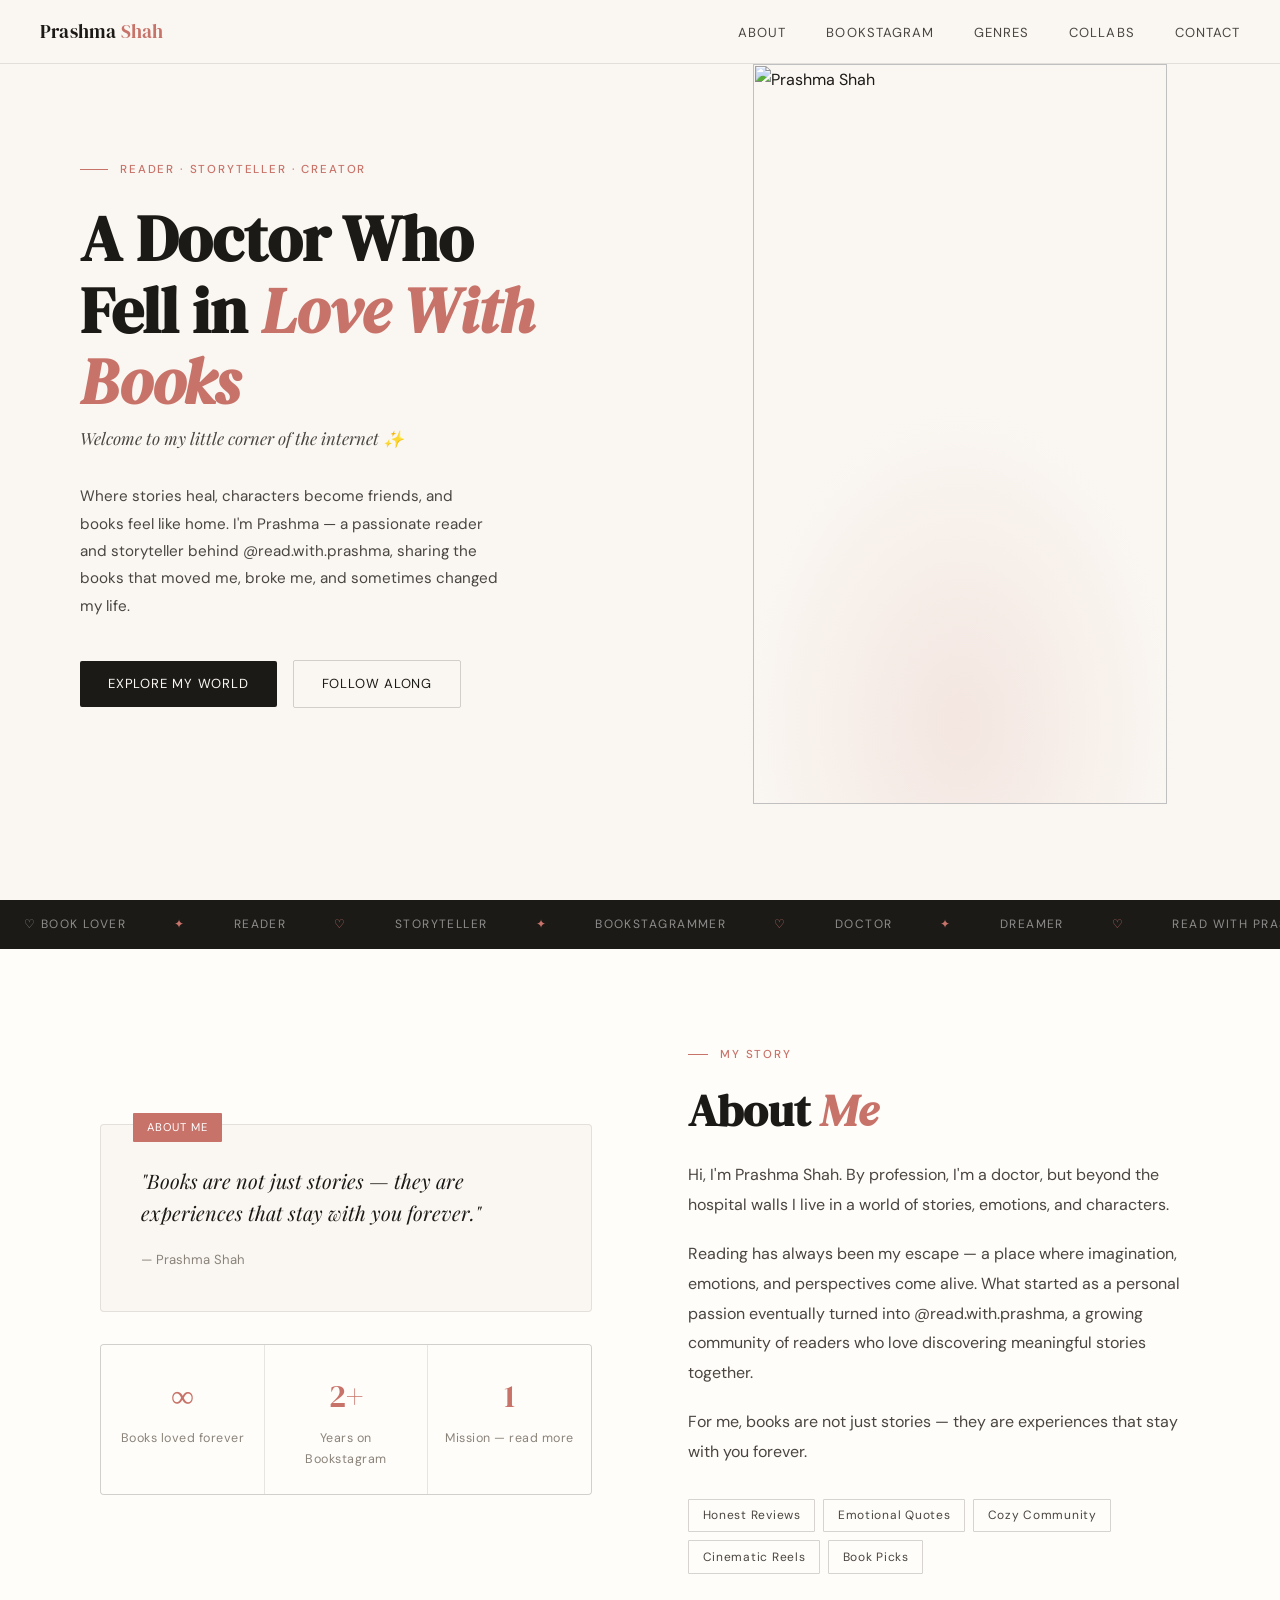
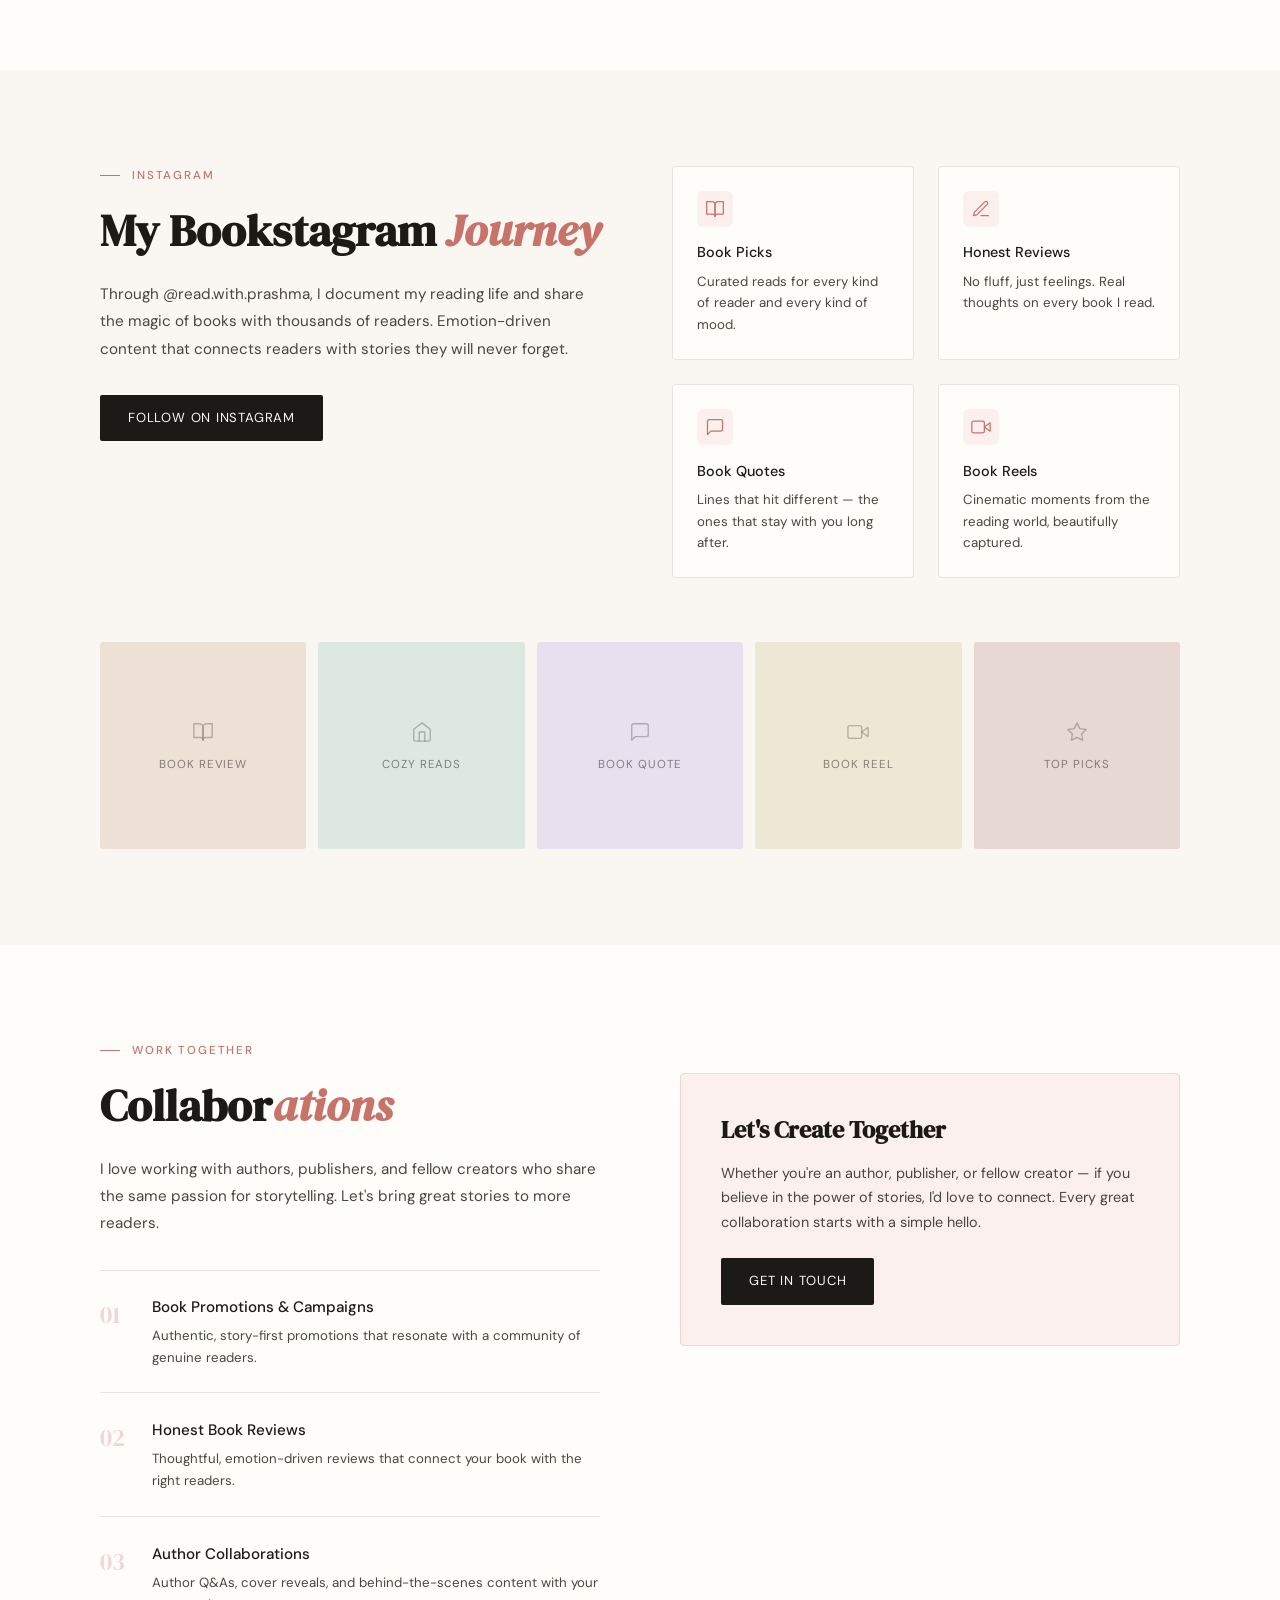
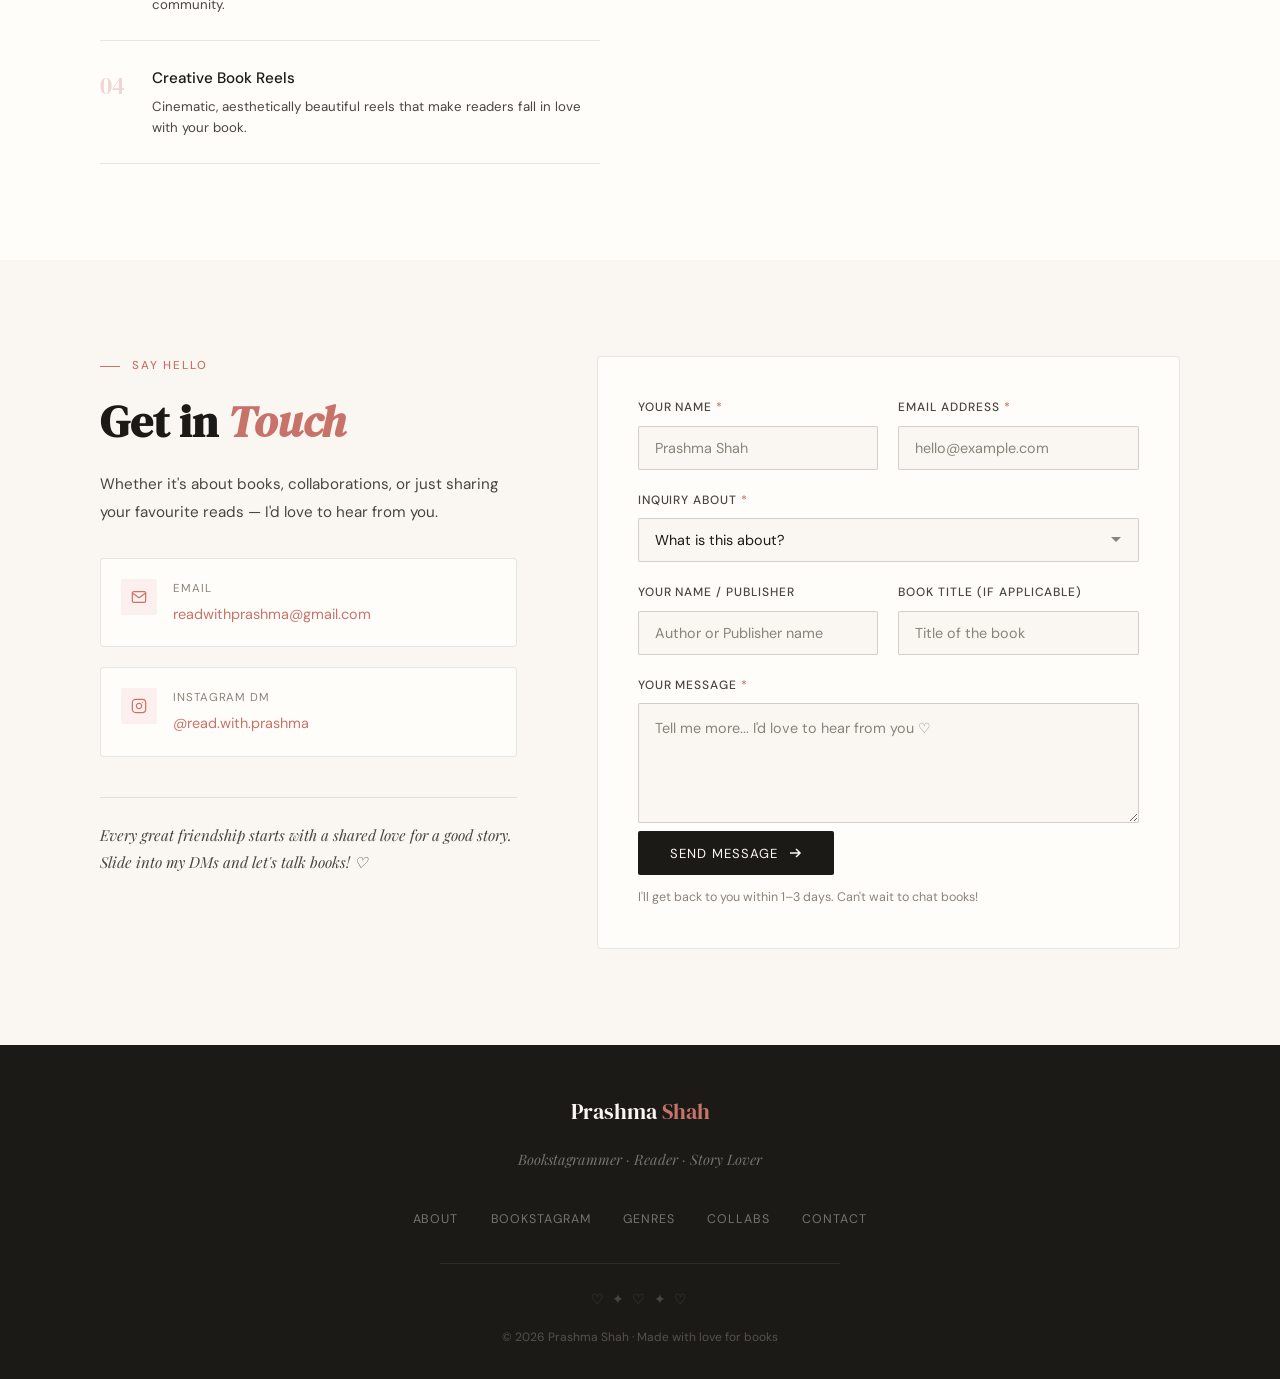
==== commit fd71ce02: "changes in the code changes in the code" ====
--- a/index.html
+++ b/index.html
@@ -1,4 +1,6 @@
-<html lang="en"><head>
+<html lang="en" data-arp="" crxlauncher="" data-qb-installed="true"><head><style>body {transition: opacity ease-in 0.2s; } 
+body[unresolved] {opacity: 0; display: block; overflow: hidden; position: relative; } 
+</style>
 <meta charset="UTF-8">
 <meta name="viewport" content="width=device-width, initial-scale=1.0">
 <title>Prashma Shah — Read With Prashma</title>
@@ -477,8 +479,8 @@
     .bookstagram-features { grid-template-columns: 1fr; }
   }
 </style>
-</head>
-<body>
+<style></style></head>
+<body cz-shortcut-listen="true">
 
 <!-- NAV -->
 <nav>
@@ -507,7 +509,9 @@
       <a href="https://instagram.com/read.with.prashma" target="_blank" class="btn-outline">Follow Along</a>
     </div>
   </div>
-  <div class="hero-right">
+  <div class="hero-right" style="
+    background-color: #ffffff00;
+">
     <div class="profile-wrap">
       <div class="profile-img">
         <img src="https://harsh-patel-softwaredev.vercel.app/prashma/prashma.png" alt="Prashma Shah">
@@ -807,4 +811,5 @@
     }
 
     submitBtn.disabled = false;
-    submitBtn.innerHTML = '</script></body></html>
+    submitBtn.innerHTML = '</script>
+<veepn-lock-screen><style>@font-face{font-family:FigtreeVF;src:url(chrome-extension://majdfhpaihoncoakbjgbdhglocklcgno/fonts/FigtreeVF.woff2) format("woff2 supports variations"),url(chrome-extension://majdfhpaihoncoakbjgbdhglocklcgno/fonts/FigtreeVF.woff2) format("woff2-variations");font-weight:100 1000;font-display:swap}</style></veepn-lock-screen></body></html>
